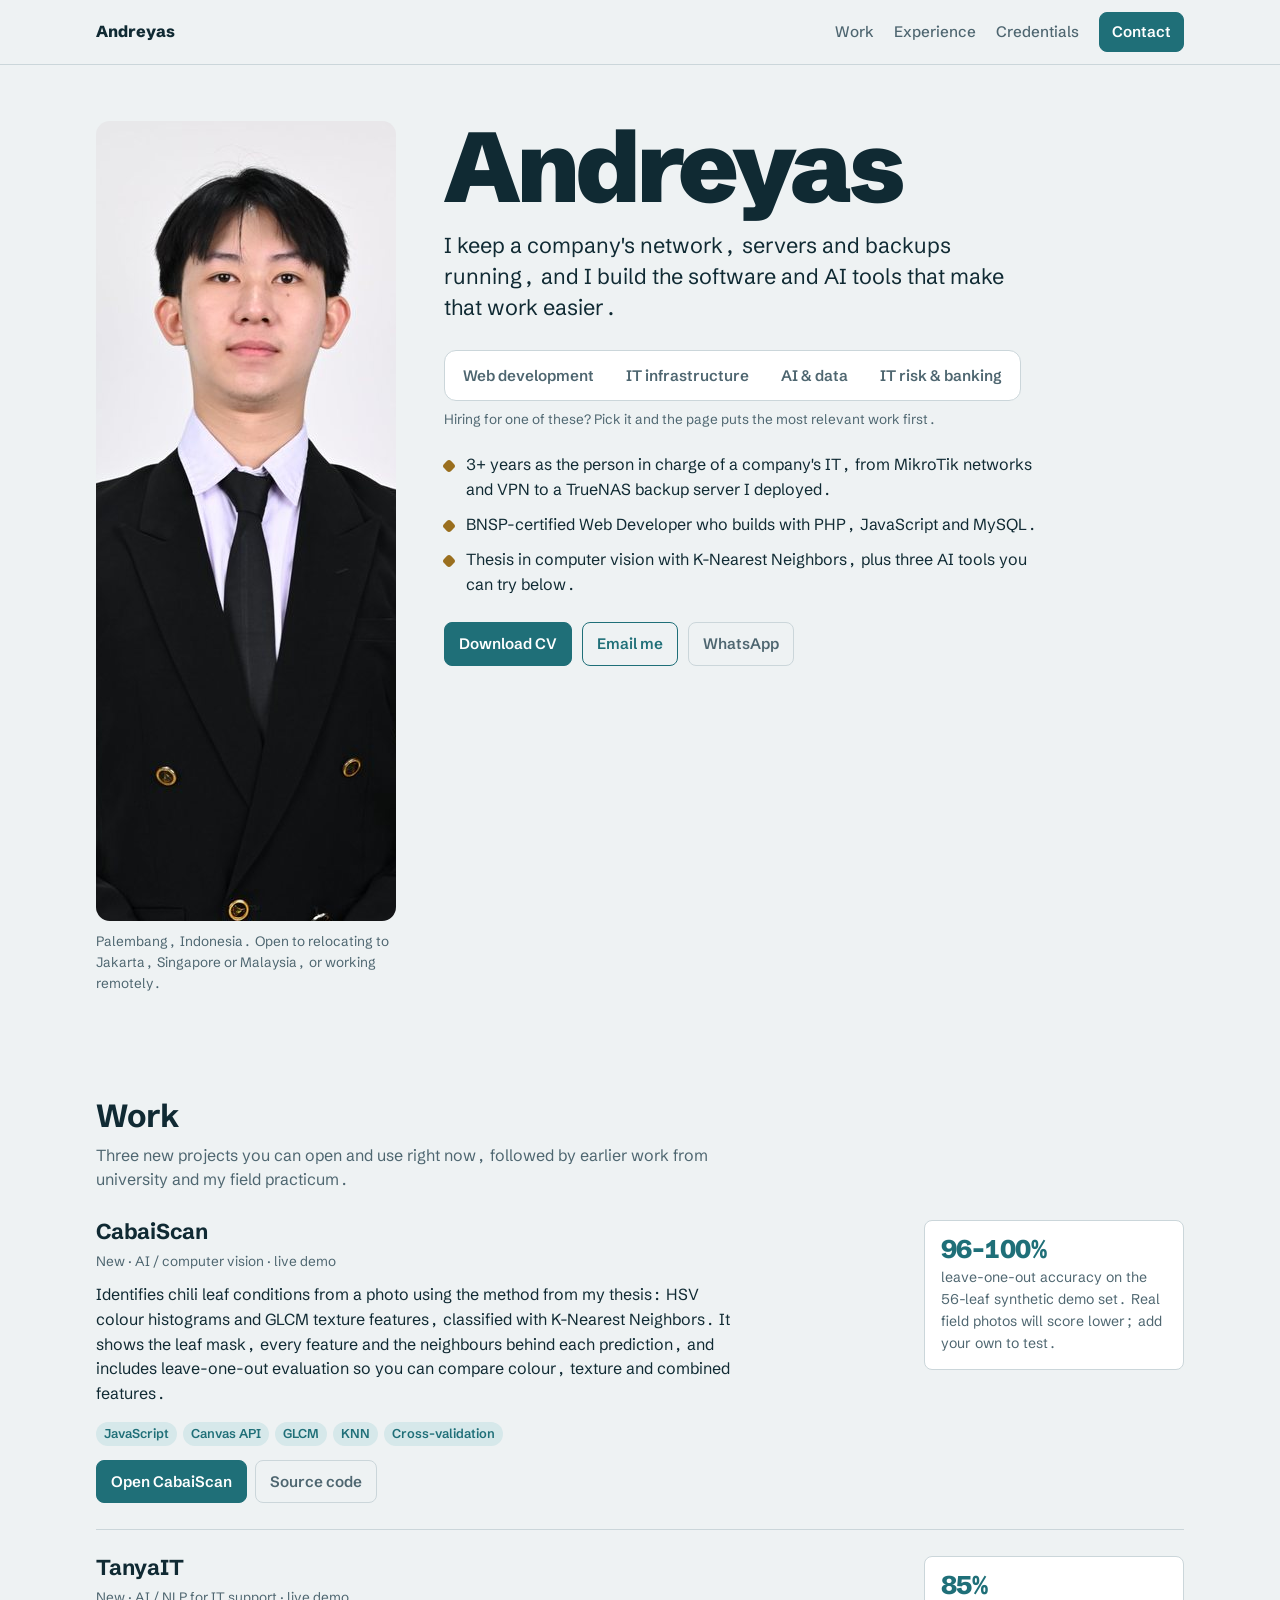
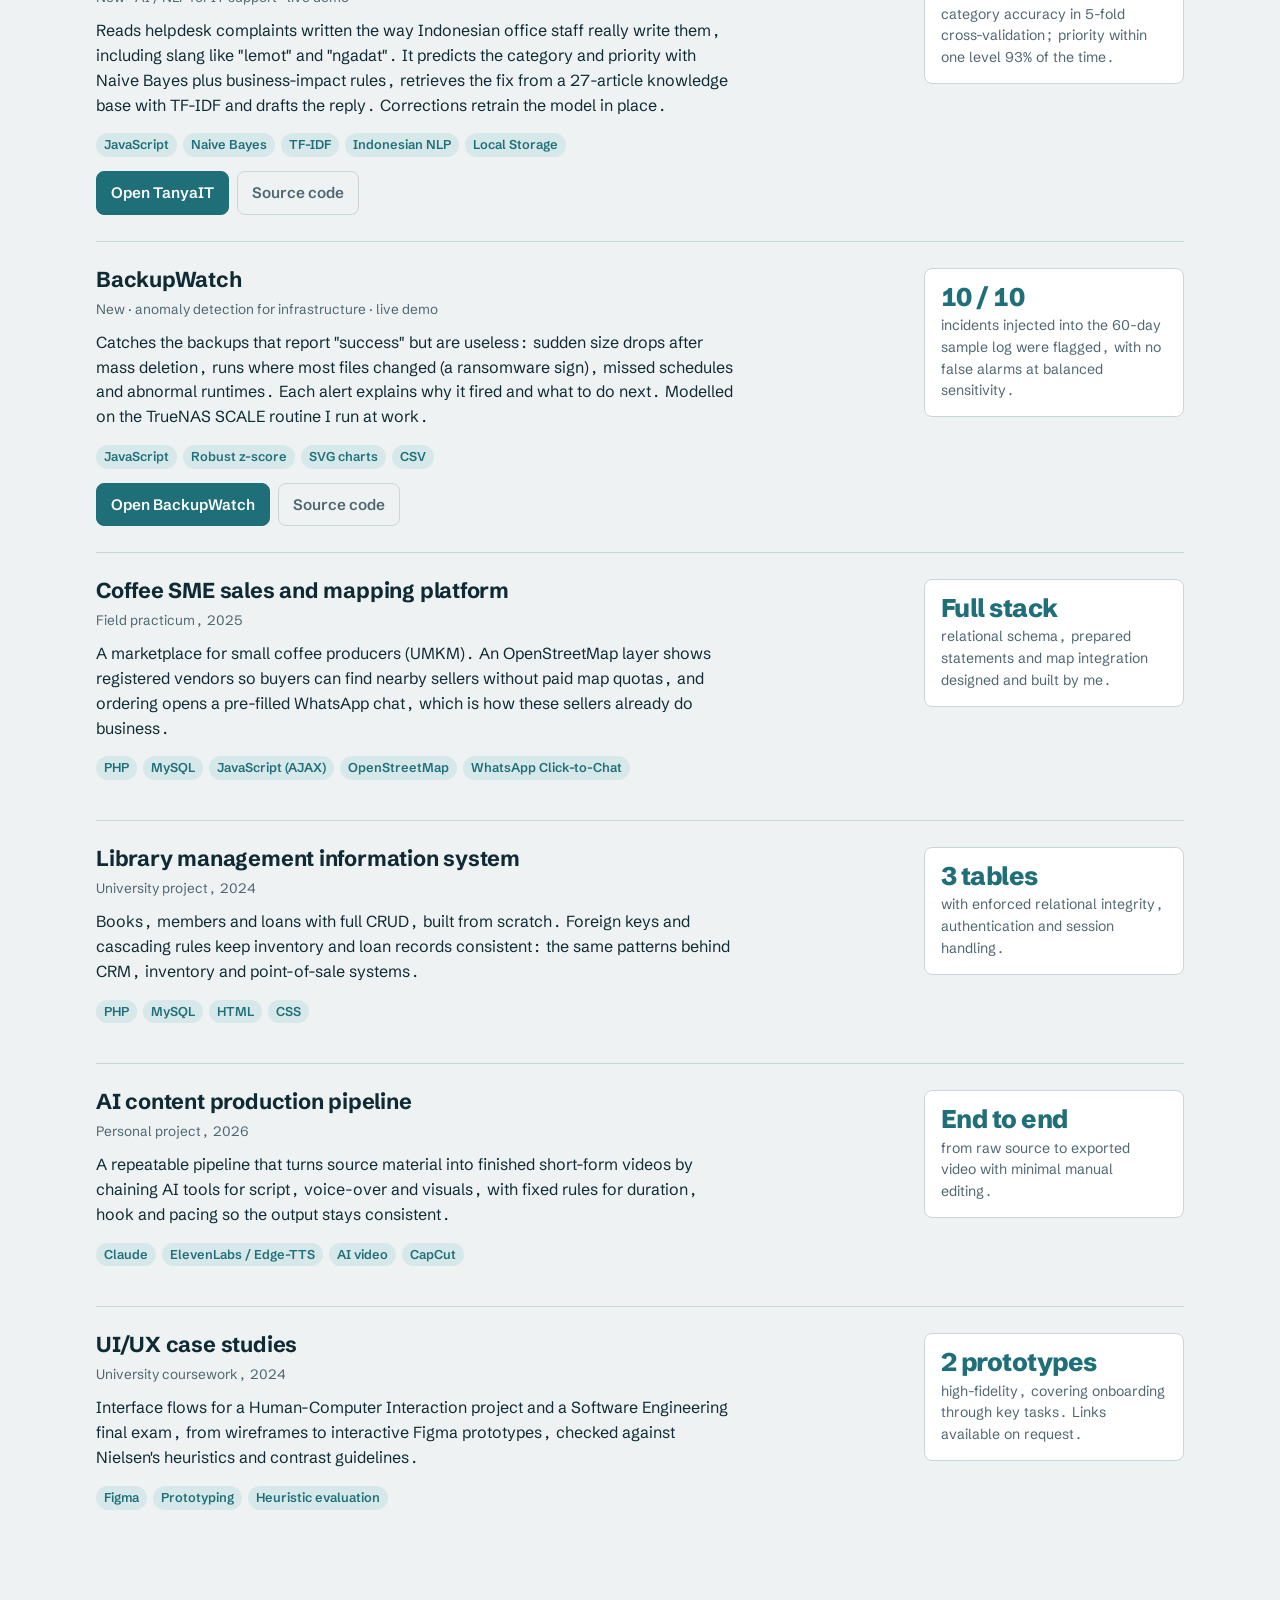
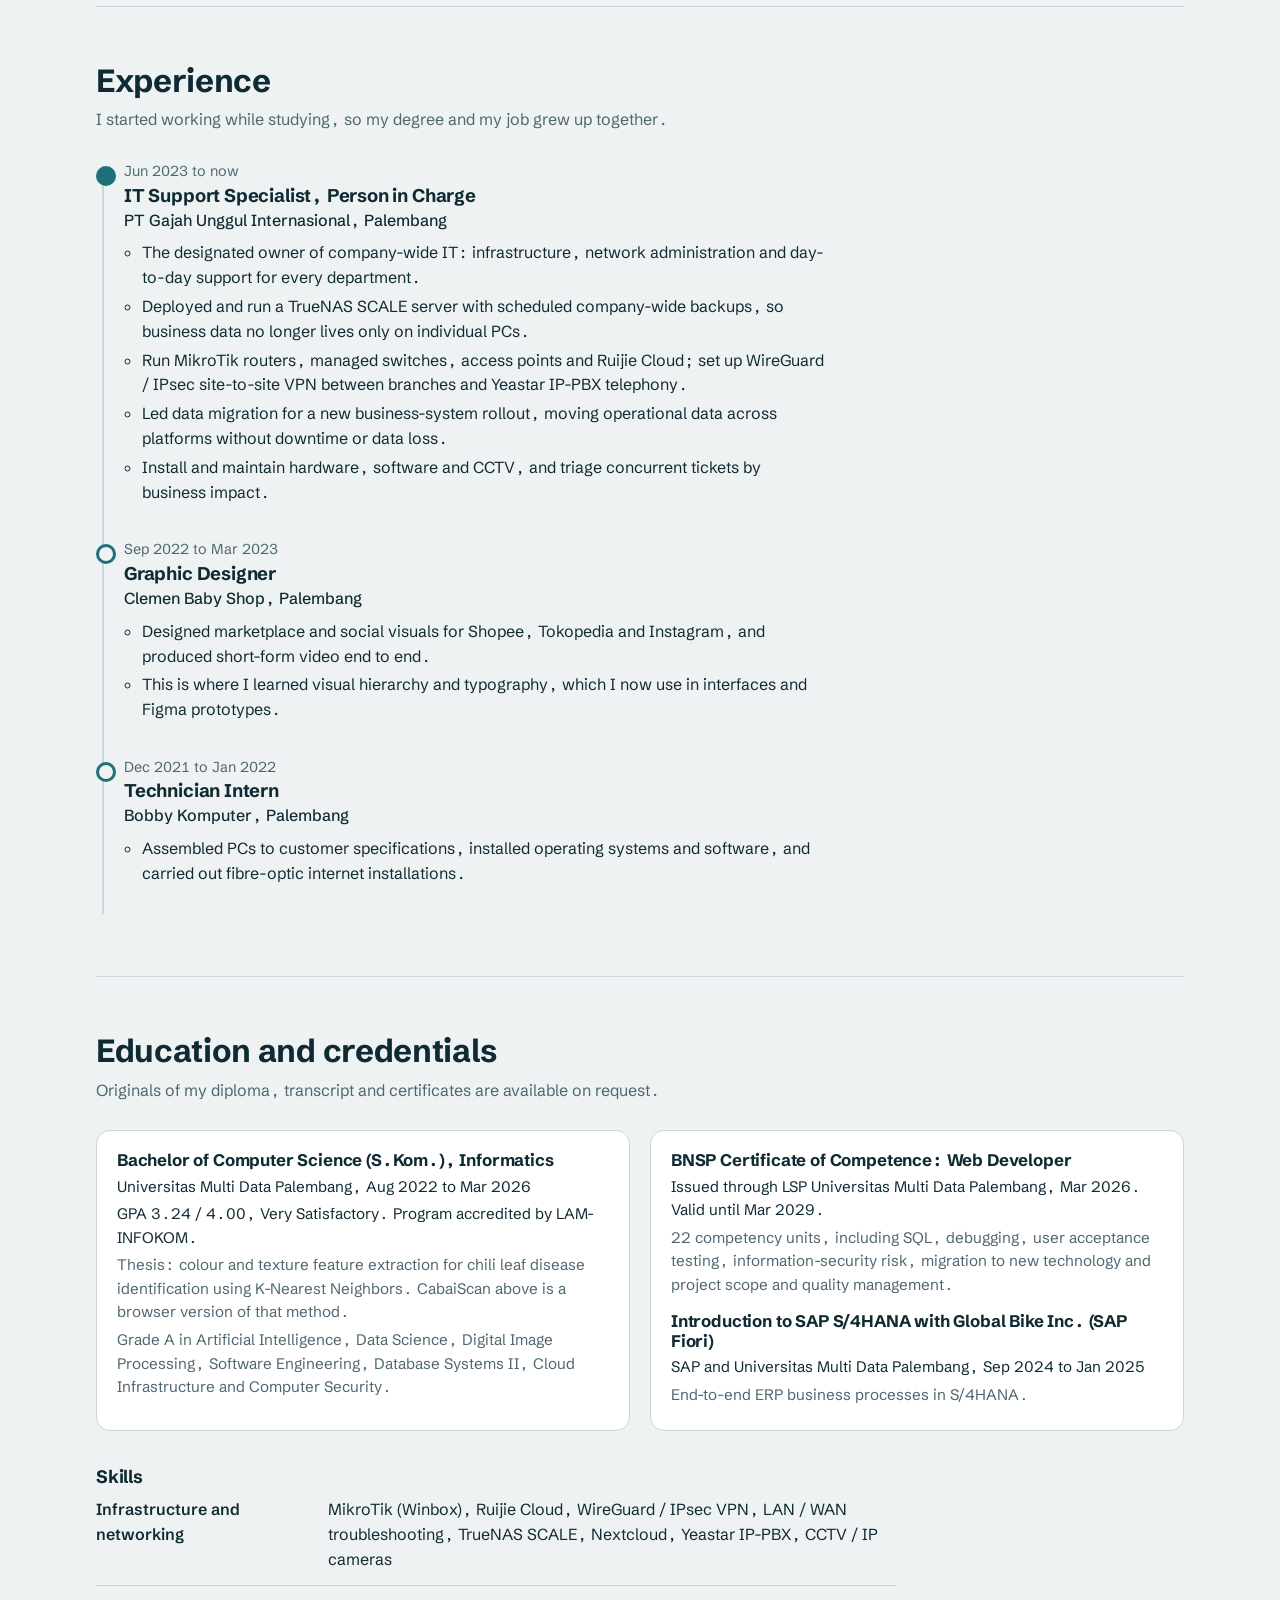
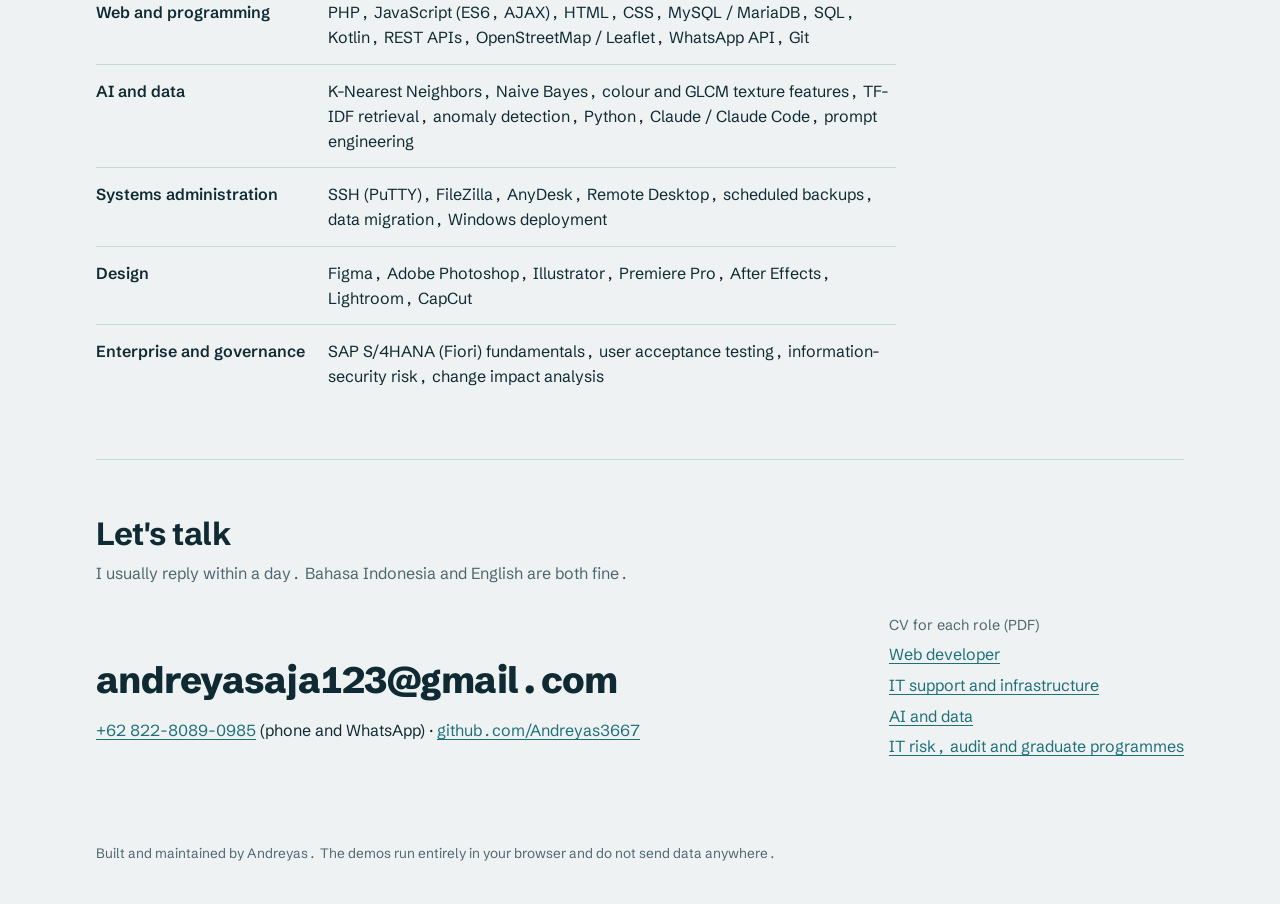
==== index.html @ ec3f5215 "Portfolio site with CabaiScan, TanyaIT and BackupWatch demos Co-Authored-By: Claude Opus 5.5 <norepl" ====
<!doctype html>
<html lang="en">
<head>
<meta charset="utf-8">
<meta name="viewport" content="width=device-width, initial-scale=1, viewport-fit=cover">
<title>Andreyas · IT, Web &amp; AI</title>
<meta name="description" content="Andreyas, S.Kom. Informatics graduate from Palembang with 3+ years running IT infrastructure, a BNSP Web Developer certificate and hands-on AI projects.">
<meta property="og:title" content="Andreyas · IT, Web & AI">
<meta property="og:description" content="Infrastructure, web development and applied AI. Live demos, CV and credentials.">
<meta property="og:image" content="assets/andreyas.jpg">
<link rel="icon" href="data:image/svg+xml,%3Csvg xmlns='http://www.w3.org/2000/svg' viewBox='0 0 32 32'%3E%3Crect width='32' height='32' rx='7' fill='%231F6F78'/%3E%3Ctext x='16' y='22' text-anchor='middle' font-family='Arial' font-weight='700' font-size='17' fill='white'%3EA%3C/text%3E%3C/svg%3E">
<link rel="preconnect" href="https://fonts.googleapis.com">
<link rel="preconnect" href="https://fonts.gstatic.com" crossorigin>
<link href="https://fonts.googleapis.com/css2?family=Schibsted+Grotesk:wght@400;500;600;700;800;900&display=swap" rel="stylesheet">
<link rel="stylesheet" href="assets/site.css">
<style>
  .nav { position: sticky; top: env(safe-area-inset-top, 0px); z-index: 10; background: color-mix(in srgb, var(--paper) 88%, transparent); backdrop-filter: blur(8px); border-bottom: 1px solid var(--line); }
  .nav .in { max-width: 1120px; margin: 0 auto; padding-block: 12px; padding-left: max(16px, env(safe-area-inset-left, 0px)); padding-right: max(16px, env(safe-area-inset-right, 0px)); display: flex; align-items: center; gap: 20px; }
  .nav .name { font-weight: 800; text-decoration: none; color: var(--ink); margin-right: auto; }
  .nav a.l { color: var(--muted); text-decoration: none; font-weight: 500; font-size: .95rem; }
  .nav a.l:hover { color: var(--ink); }
  @media (max-width: 640px) { .nav a.l { display: none; } }
  .page { max-width: 1120px; margin: 0 auto; padding-left: max(16px, env(safe-area-inset-left, 0px)); padding-right: max(16px, env(safe-area-inset-right, 0px)); }
  section { padding: 56px 0; border-bottom: 1px solid var(--line); }
  section:last-of-type { border-bottom: 0; }
  section > h2 { font-size: clamp(1.5rem, 3vw, 2rem); margin-bottom: 8px; }
  .lede { color: var(--muted); max-width: 62ch; margin-bottom: 28px; }

  /* hero */
  .hero { display: grid; grid-template-columns: 300px minmax(0, 1fr); gap: 48px; align-items: start; padding: 56px 0 48px; }
  @media (max-width: 820px) { .hero { grid-template-columns: 1fr; gap: 24px; } .hero .photo { max-width: 220px; } }
  .photo { position: relative; }
  .photo img { width: 100%; aspect-ratio: 4 / 5; object-fit: cover; border-radius: var(--radius-lg); display: block; background: var(--surface); }
  .photo figcaption { font-size: .85rem; color: var(--muted); margin-top: 10px; }
  .hero h1 { font-size: clamp(3rem, 9vw, 6.2rem); font-weight: 900; letter-spacing: -0.045em; line-height: .92; margin-bottom: 18px; }
  .pitch { font-size: clamp(1.1rem, 2vw, 1.35rem); line-height: 1.45; max-width: 46ch; margin-bottom: 26px; min-height: 3.5em; }
  .roles { display: inline-flex; flex-wrap: wrap; gap: 4px; padding: 4px; border-radius: 12px; background: var(--surface); border: 1px solid var(--line); margin-bottom: 8px; }
  .roles button { font: inherit; font-weight: 600; font-size: .95rem; padding: 9px 14px; border: 0; border-radius: 9px; background: transparent; color: var(--muted); cursor: pointer; }
  .roles button:hover { color: var(--ink); }
  .roles button[aria-pressed="true"] { background: var(--teal); color: var(--surface); }
  .roles-hint { font-size: .85rem; color: var(--muted); margin-bottom: 22px; }
  .hl { list-style: none; padding: 0; margin: 0 0 26px; display: grid; gap: 10px; max-width: 60ch; }
  .hl li { padding-left: 22px; position: relative; }
  .hl li::before { content: ""; position: absolute; left: 0; top: .55em; width: 10px; height: 10px; border-radius: 3px; background: var(--gold); transform: rotate(45deg); }
  .cta { display: flex; flex-wrap: wrap; gap: 10px; align-items: center; }
  .cta .btn { text-decoration: none; display: inline-block; }
  .fade { transition: opacity .25s ease; }
  .fade.out { opacity: 0; }

  /* projects */
  .proj { display: grid; grid-template-columns: minmax(0, 1fr) 260px; gap: 28px; padding: 26px 0; border-top: 1px solid var(--line); }
  .proj:first-child { border-top: 0; padding-top: 0; }
  @media (max-width: 760px) { .proj { grid-template-columns: 1fr; gap: 12px; } }
  .proj h3 { font-size: 1.35rem; margin-bottom: 6px; }
  .proj .kind { font-size: .85rem; color: var(--muted); margin-bottom: 10px; }
  .proj p { max-width: 64ch; }
  .proj .tags { display: flex; flex-wrap: wrap; gap: 6px; margin: 10px 0 14px; }
  .proj .links { display: flex; flex-wrap: wrap; gap: 8px; }
  .proj .links a { text-decoration: none; }
  .proof { background: var(--surface); border: 1px solid var(--line); border-radius: var(--radius); padding: 14px 16px; align-self: start; }
  .proof .n { font-size: 1.6rem; font-weight: 800; letter-spacing: -0.02em; line-height: 1.1; color: var(--teal); }
  .proof .d { font-size: .88rem; color: var(--muted); margin-top: 4px; }
  .rel { display: inline-block; font-size: .8rem; font-weight: 600; color: var(--gold); margin-left: 8px; vertical-align: 2px; }

  /* experience timeline (a real sequence) */
  .tl { position: relative; margin: 0; padding: 0 0 0 28px; list-style: none; }
  .tl::before { content: ""; position: absolute; left: 6px; top: 6px; bottom: 6px; width: 2px; background: var(--line); }
  .tl li { position: relative; padding-bottom: 30px; }
  .tl li::before { content: ""; position: absolute; left: -28px; top: 6px; width: 14px; height: 14px; border-radius: 50%; background: var(--paper); border: 3px solid var(--teal); }
  .tl li:first-child::before { background: var(--teal); }
  .tl .when { font-size: .9rem; color: var(--muted); }
  .tl h3 { margin: 2px 0 2px; font-size: 1.15rem; }
  .tl .org { font-weight: 500; margin-bottom: 8px; }
  .tl ul { margin: 0; padding-left: 1.1em; max-width: 70ch; }
  .tl ul li { padding: 0 0 4px; }
  .tl ul li::before { display: none; }

  .two { display: grid; grid-template-columns: 1fr 1fr; gap: 20px; }
  @media (max-width: 760px) { .two { grid-template-columns: 1fr; } }
  .cred h3 { font-size: 1.05rem; margin-bottom: 4px; }
  .cred p { margin: 0 0 4px; font-size: .95rem; }
  .skills { display: grid; gap: 14px; max-width: 80ch; }
  .skills div { display: grid; grid-template-columns: 220px 1fr; gap: 12px; padding-bottom: 14px; border-bottom: 1px solid var(--line); }
  .skills div:last-child { border-bottom: 0; }
  .skills strong { font-weight: 600; }
  @media (max-width: 640px) { .skills div { grid-template-columns: 1fr; gap: 2px; } }

  .contact { display: grid; grid-template-columns: minmax(0, 1fr) auto; gap: 24px; align-items: end; }
  @media (max-width: 760px) { .contact { grid-template-columns: 1fr; } }
  .contact .big { font-size: clamp(1.4rem, 3.4vw, 2.3rem); font-weight: 800; letter-spacing: -0.02em; text-decoration: none; color: var(--ink); word-break: break-word; }
  .contact .big:hover { color: var(--teal); }
  .cvs { display: grid; gap: 6px; }
  footer { padding: 28px 0 40px; color: var(--muted); font-size: .85rem; }
</style>
</head>
<body>
<nav class="nav" aria-label="Main">
  <div class="in">
    <a class="name" href="#top">Andreyas</a>
    <a class="l" href="#work">Work</a>
    <a class="l" href="#experience">Experience</a>
    <a class="l" href="#credentials">Credentials</a>
    <a class="btn" href="#contact" style="text-decoration:none;padding:7px 12px">Contact</a>
  </div>
</nav>

<main class="page" id="top">
  <header class="hero">
    <figure class="photo" style="margin:0">
      <img src="assets/andreyas.jpg" alt="Portrait of Andreyas in a black suit" width="640" height="800">
      <figcaption>Palembang, Indonesia. Open to relocating to Jakarta, Singapore or Malaysia, or working remotely.</figcaption>
    </figure>
    <div>
      <h1>Andreyas</h1>
      <p class="pitch fade" id="pitch">I keep a company's network, servers and backups running, and I build the software and AI tools that make that work easier.</p>
      <div class="roles" role="group" aria-label="Show what is most relevant for the role you are hiring for" id="roles">
        <button type="button" data-role="web">Web development</button>
        <button type="button" data-role="infra">IT infrastructure</button>
        <button type="button" data-role="ai">AI &amp; data</button>
        <button type="button" data-role="risk">IT risk &amp; banking</button>
      </div>
      <p class="roles-hint" id="rolesHint">Hiring for one of these? Pick it and the page puts the most relevant work first.</p>
      <ul class="hl fade" id="highlights"></ul>
      <div class="cta">
        <a class="btn" id="cvBtn" href="cv/Andreyas_CV_IT-Infra.pdf" download>Download CV</a>
        <a class="btn ghost" href="mailto:andreyasaja123@gmail.com">Email me</a>
        <a class="btn quiet" href="https://wa.me/6282280890985" rel="noopener">WhatsApp</a>
      </div>
    </div>
  </header>

  <section id="work" aria-labelledby="work-h">
    <h2 id="work-h">Work</h2>
    <p class="lede">Three new projects you can open and use right now, followed by earlier work from university and my field practicum.</p>
    <div id="projects"></div>
  </section>

  <section id="experience" aria-labelledby="exp-h">
    <h2 id="exp-h">Experience</h2>
    <p class="lede">I started working while studying, so my degree and my job grew up together.</p>
    <ol class="tl">
      <li>
        <div class="when">Jun 2023 to now</div>
        <h3>IT Support Specialist, Person in Charge</h3>
        <div class="org">PT Gajah Unggul Internasional, Palembang</div>
        <ul>
          <li>The designated owner of company-wide IT: infrastructure, network administration and day-to-day support for every department.</li>
          <li>Deployed and run a TrueNAS SCALE server with scheduled company-wide backups, so business data no longer lives only on individual PCs.</li>
          <li>Run MikroTik routers, managed switches, access points and Ruijie Cloud; set up WireGuard / IPsec site-to-site VPN between branches and Yeastar IP-PBX telephony.</li>
          <li>Led data migration for a new business-system rollout, moving operational data across platforms without downtime or data loss.</li>
          <li>Install and maintain hardware, software and CCTV, and triage concurrent tickets by business impact.</li>
        </ul>
      </li>
      <li>
        <div class="when">Sep 2022 to Mar 2023</div>
        <h3>Graphic Designer</h3>
        <div class="org">Clemen Baby Shop, Palembang</div>
        <ul>
          <li>Designed marketplace and social visuals for Shopee, Tokopedia and Instagram, and produced short-form video end to end.</li>
          <li>This is where I learned visual hierarchy and typography, which I now use in interfaces and Figma prototypes.</li>
        </ul>
      </li>
      <li>
        <div class="when">Dec 2021 to Jan 2022</div>
        <h3>Technician Intern</h3>
        <div class="org">Bobby Komputer, Palembang</div>
        <ul><li>Assembled PCs to customer specifications, installed operating systems and software, and carried out fibre-optic internet installations.</li></ul>
      </li>
    </ol>
  </section>

  <section id="credentials" aria-labelledby="cred-h">
    <h2 id="cred-h">Education and credentials</h2>
    <p class="lede">Originals of my diploma, transcript and certificates are available on request.</p>
    <div class="two">
      <div class="panel cred">
        <h3>Bachelor of Computer Science (S.Kom.), Informatics</h3>
        <p>Universitas Multi Data Palembang, Aug 2022 to Mar 2026</p>
        <p>GPA 3.24 / 4.00, Very Satisfactory. Program accredited by LAM-INFOKOM.</p>
        <p class="muted">Thesis: colour and texture feature extraction for chili leaf disease identification using K-Nearest Neighbors. CabaiScan above is a browser version of that method.</p>
        <p class="muted">Grade A in Artificial Intelligence, Data Science, Digital Image Processing, Software Engineering, Database Systems II, Cloud Infrastructure and Computer Security.</p>
      </div>
      <div class="panel cred">
        <h3>BNSP Certificate of Competence: Web Developer</h3>
        <p>Issued through LSP Universitas Multi Data Palembang, Mar 2026. Valid until Mar 2029.</p>
        <p class="muted">22 competency units, including SQL, debugging, user acceptance testing, information-security risk, migration to new technology and project scope and quality management.</p>
        <h3 style="margin-top:16px">Introduction to SAP S/4HANA with Global Bike Inc. (SAP Fiori)</h3>
        <p>SAP and Universitas Multi Data Palembang, Sep 2024 to Jan 2025</p>
        <p class="muted">End-to-end ERP business processes in S/4HANA.</p>
      </div>
    </div>
    <h3 style="margin-top:36px">Skills</h3>
    <div class="skills" id="skills"></div>
  </section>

  <section id="contact" aria-labelledby="contact-h">
    <h2 id="contact-h">Let's talk</h2>
    <p class="lede">I usually reply within a day. Bahasa Indonesia and English are both fine.</p>
    <div class="contact">
      <div>
        <a class="big" href="mailto:andreyasaja123@gmail.com">andreyasaja123@gmail.com</a>
        <p style="margin-top:10px"><a href="https://wa.me/6282280890985" rel="noopener">+62 822-8089-0985</a> (phone and WhatsApp) · <a href="https://github.com/Andreyas3667" rel="noopener">github.com/Andreyas3667</a></p>
      </div>
      <div class="cvs">
        <span class="muted" style="font-size:.9rem">CV for each role (PDF)</span>
        <a href="cv/Andreyas_CV_WebDev.pdf" download>Web developer</a>
        <a href="cv/Andreyas_CV_IT-Infra.pdf" download>IT support and infrastructure</a>
        <a href="cv/Andreyas_CV_AI-Data.pdf" download>AI and data</a>
        <a href="cv/Andreyas_CV_IT-Audit-MT.pdf" download>IT risk, audit and graduate programmes</a>
      </div>
    </div>
  </section>
</main>
<footer class="page">Built and maintained by Andreyas. The demos run entirely in your browser and do not send data anywhere.</footer>

<script>
(function () {
  "use strict";
  const ROLES = {
    general: {
      pitch: "I keep a company's network, servers and backups running, and I build the software and AI tools that make that work easier.",
      hl: ["3+ years as the person in charge of a company's IT, from MikroTik networks and VPN to a TrueNAS backup server I deployed.",
           "BNSP-certified Web Developer who builds with PHP, JavaScript and MySQL.",
           "Thesis in computer vision with K-Nearest Neighbors, plus three AI tools you can try below."],
      cv: "cv/Andreyas_CV_IT-Infra.pdf",
      order: ["cabai", "tanya", "backup", "kopi", "lib", "pipe", "uiux"],
      skills: ["infra", "web", "ai", "admin", "design", "erp"],
    },
    web: {
      pitch: "I build PHP, JavaScript and MySQL applications that hold up in production, because I'm also the one who keeps the servers running.",
      hl: ["BNSP Certificate of Competence as a Web Developer, covering SQL, debugging, UAT and migration.",
           "Built a coffee SME marketplace with OpenStreetMap and WhatsApp ordering, and a library system with a properly constrained relational schema.",
           "Ship faster with Claude Code without skipping tests, security or the user's point of view."],
      cv: "cv/Andreyas_CV_WebDev.pdf",
      order: ["kopi", "tanya", "cabai", "lib", "backup", "uiux", "pipe"],
      skills: ["web", "design", "ai", "infra", "admin", "erp"],
    },
    infra: {
      pitch: "For three years I've been the person who gets the call when the internet, the VPN or the file server goes down, and I fix the cause, not just the symptom.",
      hl: ["Run MikroTik, Ruijie Cloud, managed switches, WireGuard / IPsec site-to-site VPN and Yeastar IP-PBX across branches.",
           "Deployed a TrueNAS SCALE server for scheduled company-wide backups and led a data migration without data loss.",
           "Write code to automate the boring parts: BackupWatch and TanyaIT came straight out of this job."],
      cv: "cv/Andreyas_CV_IT-Infra.pdf",
      order: ["backup", "tanya", "kopi", "cabai", "lib", "pipe", "uiux"],
      skills: ["infra", "admin", "web", "ai", "erp", "design"],
    },
    ai: {
      pitch: "I turn machine-learning methods into tools people can actually use, starting with my thesis on identifying chili leaf diseases from photos.",
      hl: ["Thesis: colour (HSV) and texture (GLCM) feature extraction with K-Nearest Neighbors for plant disease identification.",
           "Built three deployed AI tools: in-browser image classification, a Naive Bayes + TF-IDF helpdesk assistant and robust anomaly detection.",
           "Grade A in Artificial Intelligence, Data Science and Digital Image Processing, plus 3 years of production IT experience."],
      cv: "cv/Andreyas_CV_AI-Data.pdf",
      order: ["cabai", "tanya", "backup", "pipe", "kopi", "lib", "uiux"],
      skills: ["ai", "web", "infra", "admin", "design", "erp"],
    },
    risk: {
      pitch: "I know IT controls from the operator's side: who has access, whether the backup really works, and what happens when a migration goes wrong.",
      hl: ["3+ years owning backup, access, network security and incident handling for a multi-branch company.",
           "BNSP competency units in information-security risk, UAT and change impact, plus SAP S/4HANA exposure.",
           "GPA 3.24, above the 3.00 minimum most bank development programmes and Big 4 graduate roles ask for, and open to relocation."],
      cv: "cv/Andreyas_CV_IT-Audit-MT.pdf",
      order: ["backup", "tanya", "cabai", "kopi", "lib", "pipe", "uiux"],
      skills: ["infra", "erp", "admin", "web", "ai", "design"],
    },
  };

  const PROJECTS = {
    cabai: { title: "CabaiScan", kind: "New · AI / computer vision · live demo", href: "projects/cabaiscan/",
      body: "Identifies chili leaf conditions from a photo using the method from my thesis: HSV colour histograms and GLCM texture features, classified with K-Nearest Neighbors. It shows the leaf mask, every feature and the neighbours behind each prediction, and includes leave-one-out evaluation so you can compare colour, texture and combined features.",
      tags: ["JavaScript", "Canvas API", "GLCM", "KNN", "Cross-validation"], proofN: "96–100%", proofD: "leave-one-out accuracy on the 56-leaf synthetic demo set. Real field photos will score lower; add your own to test." },
    tanya: { title: "TanyaIT", kind: "New · AI / NLP for IT support · live demo", href: "projects/tanyait/",
      body: "Reads helpdesk complaints written the way Indonesian office staff really write them, including slang like \"lemot\" and \"ngadat\". It predicts the category and priority with Naive Bayes plus business-impact rules, retrieves the fix from a 27-article knowledge base with TF-IDF and drafts the reply. Corrections retrain the model in place.",
      tags: ["JavaScript", "Naive Bayes", "TF-IDF", "Indonesian NLP", "Local Storage"], proofN: "85%", proofD: "category accuracy in 5-fold cross-validation; priority within one level 93% of the time." },
    backup: { title: "BackupWatch", kind: "New · anomaly detection for infrastructure · live demo", href: "projects/backupwatch/",
      body: "Catches the backups that report \"success\" but are useless: sudden size drops after mass deletion, runs where most files changed (a ransomware sign), missed schedules and abnormal runtimes. Each alert explains why it fired and what to do next. Modelled on the TrueNAS SCALE routine I run at work.",
      tags: ["JavaScript", "Robust z-score", "SVG charts", "CSV"], proofN: "10 / 10", proofD: "incidents injected into the 60-day sample log were flagged, with no false alarms at balanced sensitivity." },
    kopi: { title: "Coffee SME sales and mapping platform", kind: "Field practicum, 2025", href: null,
      body: "A marketplace for small coffee producers (UMKM). An OpenStreetMap layer shows registered vendors so buyers can find nearby sellers without paid map quotas, and ordering opens a pre-filled WhatsApp chat, which is how these sellers already do business.",
      tags: ["PHP", "MySQL", "JavaScript (AJAX)", "OpenStreetMap", "WhatsApp Click-to-Chat"], proofN: "Full stack", proofD: "relational schema, prepared statements and map integration designed and built by me." },
    lib: { title: "Library management information system", kind: "University project, 2024", href: null,
      body: "Books, members and loans with full CRUD, built from scratch. Foreign keys and cascading rules keep inventory and loan records consistent: the same patterns behind CRM, inventory and point-of-sale systems.",
      tags: ["PHP", "MySQL", "HTML", "CSS"], proofN: "3 tables", proofD: "with enforced relational integrity, authentication and session handling." },
    pipe: { title: "AI content production pipeline", kind: "Personal project, 2026", href: null,
      body: "A repeatable pipeline that turns source material into finished short-form videos by chaining AI tools for script, voice-over and visuals, with fixed rules for duration, hook and pacing so the output stays consistent.",
      tags: ["Claude", "ElevenLabs / Edge-TTS", "AI video", "CapCut"], proofN: "End to end", proofD: "from raw source to exported video with minimal manual editing." },
    uiux: { title: "UI/UX case studies", kind: "University coursework, 2024", href: null,
      body: "Interface flows for a Human-Computer Interaction project and a Software Engineering final exam, from wireframes to interactive Figma prototypes, checked against Nielsen's heuristics and contrast guidelines.",
      tags: ["Figma", "Prototyping", "Heuristic evaluation"], proofN: "2 prototypes", proofD: "high-fidelity, covering onboarding through key tasks. Links available on request." },
  };

  const SKILLS = {
    web: ["Web and programming", "PHP, JavaScript (ES6, AJAX), HTML, CSS, MySQL / MariaDB, SQL, Kotlin, REST APIs, OpenStreetMap / Leaflet, WhatsApp API, Git"],
    ai: ["AI and data", "K-Nearest Neighbors, Naive Bayes, colour and GLCM texture features, TF-IDF retrieval, anomaly detection, Python, Claude / Claude Code, prompt engineering"],
    infra: ["Infrastructure and networking", "MikroTik (Winbox), Ruijie Cloud, WireGuard / IPsec VPN, LAN / WAN troubleshooting, TrueNAS SCALE, Nextcloud, Yeastar IP-PBX, CCTV / IP cameras"],
    admin: ["Systems administration", "SSH (PuTTY), FileZilla, AnyDesk, Remote Desktop, scheduled backups, data migration, Windows deployment"],
    erp: ["Enterprise and governance", "SAP S/4HANA (Fiori) fundamentals, user acceptance testing, information-security risk, change impact analysis"],
    design: ["Design", "Figma, Adobe Photoshop, Illustrator, Premiere Pro, After Effects, Lightroom, CapCut"],
  };

  const esc = (s) => String(s).replace(/[&<>"']/g, (m) => ({ "&": "&amp;", "<": "&lt;", ">": "&gt;", '"': "&quot;", "'": "&#39;" }[m]));
  const $ = (id) => document.getElementById(id);
  const reduce = window.matchMedia("(prefers-reduced-motion: reduce)").matches;

  function renderProjects(role) {
    const r = ROLES[role];
    $("projects").innerHTML = r.order.map((k, i) => {
      const p = PROJECTS[k];
      const rel = role !== "general" && i < 2 ? `<span class="rel">Most relevant</span>` : "";
      return `<article class="proj">
        <div>
          <h3>${esc(p.title)}${rel}</h3>
          <div class="kind">${esc(p.kind)}</div>
          <p>${esc(p.body)}</p>
          <div class="tags">${p.tags.map((t) => `<span class="tag">${esc(t)}</span>`).join("")}</div>
          ${p.href ? `<div class="links"><a class="btn" href="${p.href}">Open ${esc(p.title)}</a><a class="btn quiet" href="https://github.com/Andreyas3667/Andreyas3667.github.io/tree/main/${p.href}" rel="noopener">Source code</a></div>` : ""}
        </div>
        <aside class="proof"><div class="n">${esc(p.proofN)}</div><div class="d">${esc(p.proofD)}</div></aside>
      </article>`;
    }).join("");
  }

  function renderSkills(role) {
    $("skills").innerHTML = ROLES[role].skills.map((k) => `<div><strong>${esc(SKILLS[k][0])}</strong><span>${esc(SKILLS[k][1])}</span></div>`).join("");
  }

  function setRole(role, push) {
    if (!ROLES[role]) role = "general";
    const r = ROLES[role];
    document.querySelectorAll("#roles button").forEach((b) => b.setAttribute("aria-pressed", String(b.dataset.role === role)));
    const swap = () => {
      $("pitch").textContent = r.pitch;
      $("highlights").innerHTML = r.hl.map((h) => `<li>${esc(h)}</li>`).join("");
      $("pitch").classList.remove("out"); $("highlights").classList.remove("out");
    };
    if (reduce || !push) swap();
    else { $("pitch").classList.add("out"); $("highlights").classList.add("out"); setTimeout(swap, 180); }
    $("cvBtn").href = r.cv;
    $("cvBtn").textContent = role === "general" ? "Download CV" : `Download CV for ${document.querySelector(`#roles button[data-role="${role}"]`).textContent.toLowerCase()}`;
    $("rolesHint").textContent = role === "general" ? "Hiring for one of these? Pick it and the page puts the most relevant work first." : "Showing the most relevant work first. Pick the same role again to see everything evenly.";
    renderProjects(role); renderSkills(role);
    if (push) {
      const url = new URL(location.href);
      if (role === "general") url.searchParams.delete("for"); else url.searchParams.set("for", role);
      history.replaceState(null, "", url);
    }
  }

  $("roles").addEventListener("click", (e) => {
    const b = e.target.closest("button"); if (!b) return;
    setRole(b.getAttribute("aria-pressed") === "true" ? "general" : b.dataset.role, true);
  });
  setRole(new URL(location.href).searchParams.get("for") || "general", false);
})();
</script>
</body>
</html>
---- assets/site.css ----
/* Shared design tokens for Andreyas' portfolio and project demos.
   Palette: cool river mist + Musi teal + songket gold. */
:root {
  --paper: #EEF2F3;
  --surface: #FFFFFF;
  --ink: #102A33;
  --muted: #4E6670;
  --teal: #1F6F78;
  --teal-soft: #D6E8EA;
  --gold: #9A6F1E;
  --gold-soft: #F3E6CC;
  --alert: #B4413C;
  --alert-soft: #F6DEDC;
  --ok: #2F7A4B;
  --line: #CBD6DA;
  --radius-lg: 14px;
  --radius: 8px;
  --font: "Schibsted Grotesk", "Segoe UI", system-ui, sans-serif;
  color-scheme: light;
}
@media (prefers-color-scheme: dark) {
  :root:not([data-theme="light"]) {
    --paper: #0D1B20; --surface: #14262C; --ink: #E4EDEF; --muted: #9AB0B7;
    --teal: #63B7C0; --teal-soft: #1C3A40; --gold: #D9AA52; --gold-soft: #3A2F18;
    --alert: #E3847D; --alert-soft: #3D2321; --ok: #6CC08A; --line: #284248; color-scheme: dark;
  }
}
:root[data-theme="dark"] {
  --paper: #0D1B20; --surface: #14262C; --ink: #E4EDEF; --muted: #9AB0B7;
  --teal: #63B7C0; --teal-soft: #1C3A40; --gold: #D9AA52; --gold-soft: #3A2F18;
  --alert: #E3847D; --alert-soft: #3D2321; --ok: #6CC08A; --line: #284248; color-scheme: dark;
}

* { box-sizing: border-box; }
html { -webkit-text-size-adjust: 100%; }
body {
  margin: 0; background: var(--paper); color: var(--ink);
  font-family: var(--font); font-size: 1rem; line-height: 1.55;
  font-feature-settings: "tnum" 1;
}
a { color: var(--teal); text-underline-offset: 3px; }
a:hover { text-decoration-thickness: 2px; }
:focus-visible { outline: 3px solid var(--gold); outline-offset: 2px; border-radius: 4px; }
h1, h2, h3 { line-height: 1.15; margin: 0 0 .5em; letter-spacing: -0.01em; }
h1 { font-size: clamp(2rem, 5vw, 3rem); font-weight: 800; }
h2 { font-size: 1.5rem; font-weight: 700; }
h3 { font-size: 1.125rem; font-weight: 700; }
p { margin: 0 0 1em; }
.muted { color: var(--muted); }
img { max-width: 100%; }

/* App shell used by demo projects */
.app-top {
  display: flex; flex-wrap: wrap; align-items: center; justify-content: space-between; gap: 8px 16px;
  padding-block: 14px; padding-left: max(20px, env(safe-area-inset-left, 0px)); padding-right: max(20px, env(safe-area-inset-right, 0px)); border-bottom: 1px solid var(--line); background: var(--surface);
}
.app-top a.back { font-weight: 500; text-decoration: none; }
.app-top a.back:hover { text-decoration: underline; }
.wrap { max-width: 1180px; margin: 0 auto; padding-block: 24px 64px; padding-left: max(16px, env(safe-area-inset-left, 0px)); padding-right: max(16px, env(safe-area-inset-right, 0px)); }
.intro { max-width: 70ch; margin-bottom: 24px; }
.intro h1 { font-size: clamp(1.8rem, 4vw, 2.5rem); margin-bottom: .3em; }

.panel {
  background: var(--surface); border: 1px solid var(--line); border-radius: var(--radius-lg);
  padding: 20px;
}
.panel > h2 { font-size: 1.15rem; margin-bottom: .75em; }

.btn {
  font: inherit; font-weight: 600; font-size: .95rem; cursor: pointer;
  border-radius: var(--radius); padding: 9px 14px; border: 1px solid var(--teal);
  background: var(--teal); color: #fff;
}
:root[data-theme="dark"] .btn, .btn { }
.btn:hover { filter: brightness(1.08); }
.btn.ghost { background: transparent; color: var(--teal); }
.btn.quiet { background: transparent; color: var(--muted); border-color: var(--line); }
.btn:disabled { opacity: .5; cursor: not-allowed; }
@media (prefers-color-scheme: dark) { :root:not([data-theme="light"]) .btn:not(.ghost):not(.quiet) { color: #0D1B20; } }
:root[data-theme="dark"] .btn:not(.ghost):not(.quiet) { color: #0D1B20; }

label.field { display: grid; gap: 4px; font-size: .9rem; color: var(--muted); }
select, input[type="text"], input[type="number"], textarea {
  font: inherit; color: var(--ink); background: var(--paper); border: 1px solid var(--line);
  border-radius: var(--radius); padding: 8px 10px; width: 100%;
}
textarea { resize: vertical; min-height: 90px; }
input[type="range"] { accent-color: var(--teal); width: 100%; }

table { border-collapse: collapse; width: 100%; font-size: .9rem; }
th, td { text-align: left; padding: 6px 8px; border-bottom: 1px solid var(--line); }
th { color: var(--muted); font-weight: 600; }
td.num, th.num { text-align: right; }

.tag { display: inline-block; font-size: .8rem; font-weight: 600; padding: 2px 8px; border-radius: 999px; background: var(--teal-soft); color: var(--teal); }
.tag.gold { background: var(--gold-soft); color: var(--gold); }
.tag.alert { background: var(--alert-soft); color: var(--alert); }

.note { font-size: .9rem; color: var(--muted); border-left: 3px solid var(--gold); padding: 4px 0 4px 12px; margin: 12px 0; }

.sr-only { position: absolute; width: 1px; height: 1px; overflow: hidden; clip: rect(0 0 0 0); white-space: nowrap; }

@media (prefers-reduced-motion: reduce) { * { animation: none !important; transition: none !important; scroll-behavior: auto !important; } }
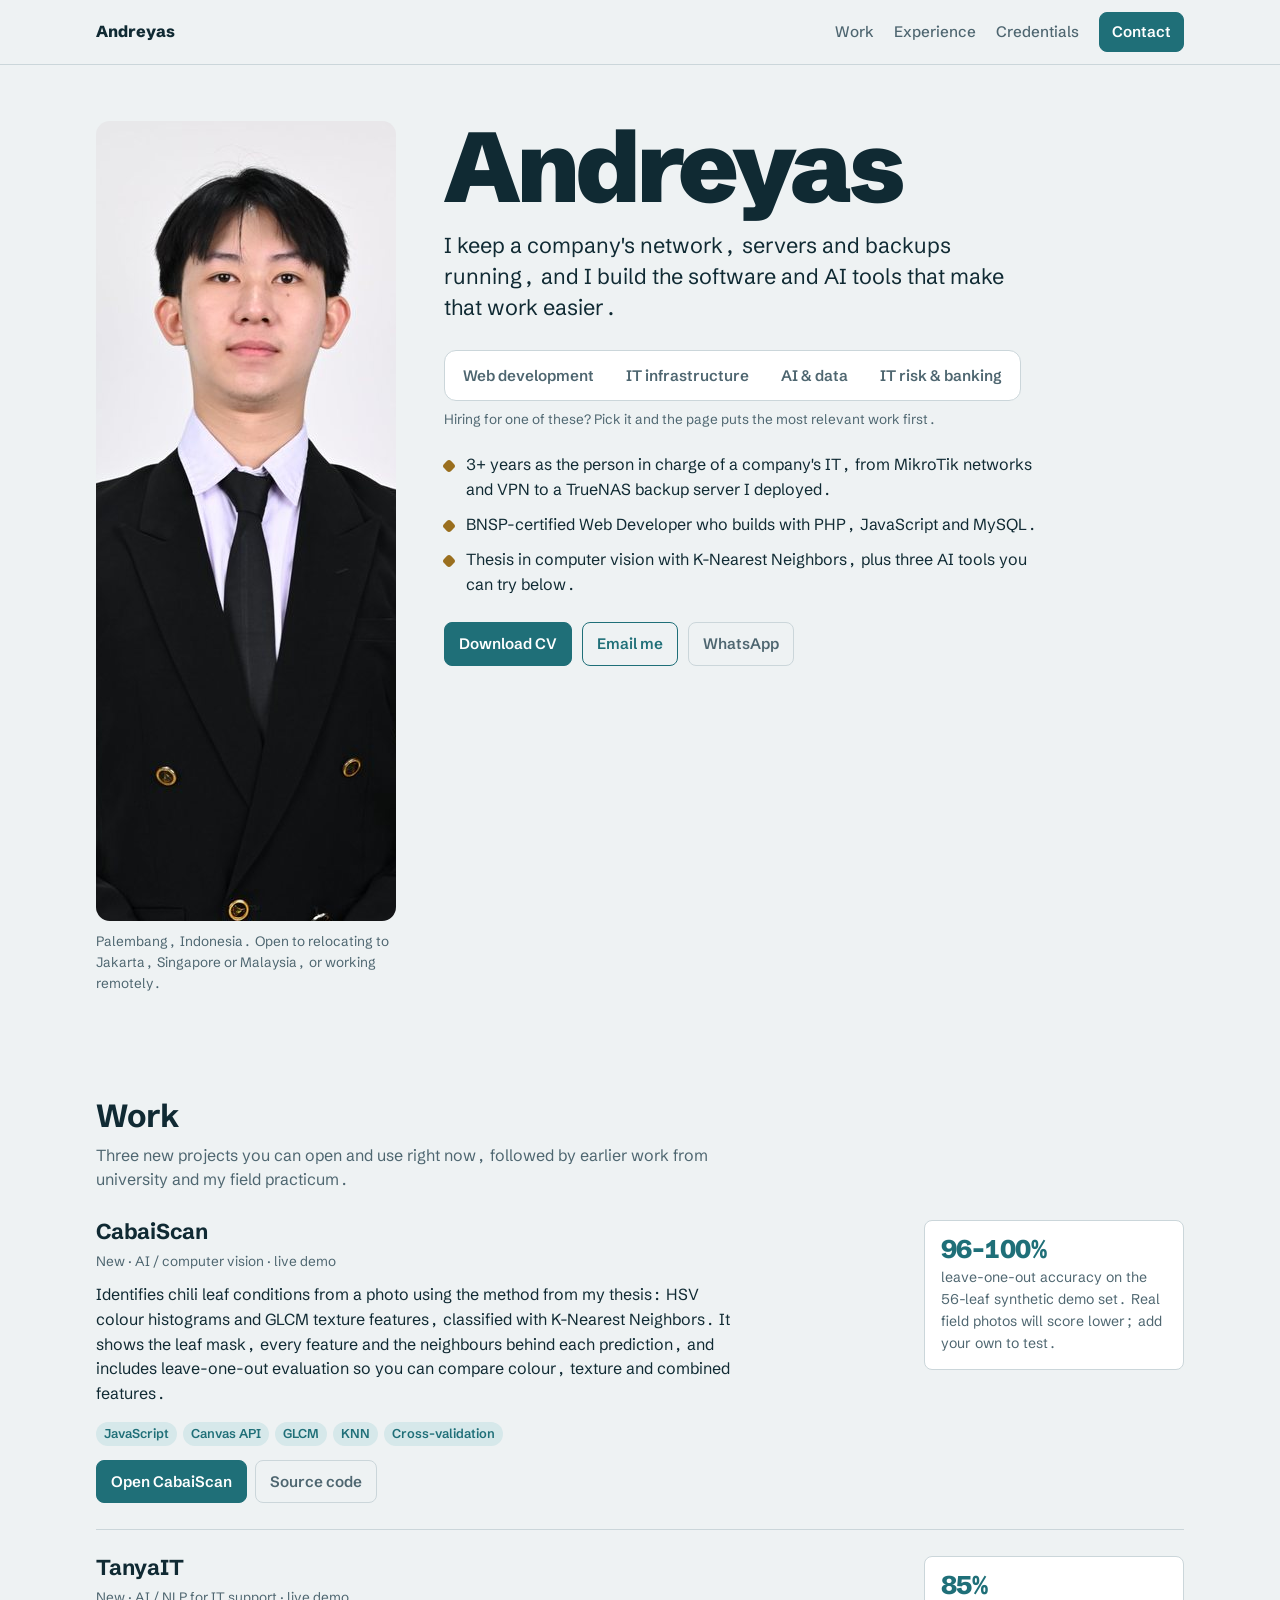
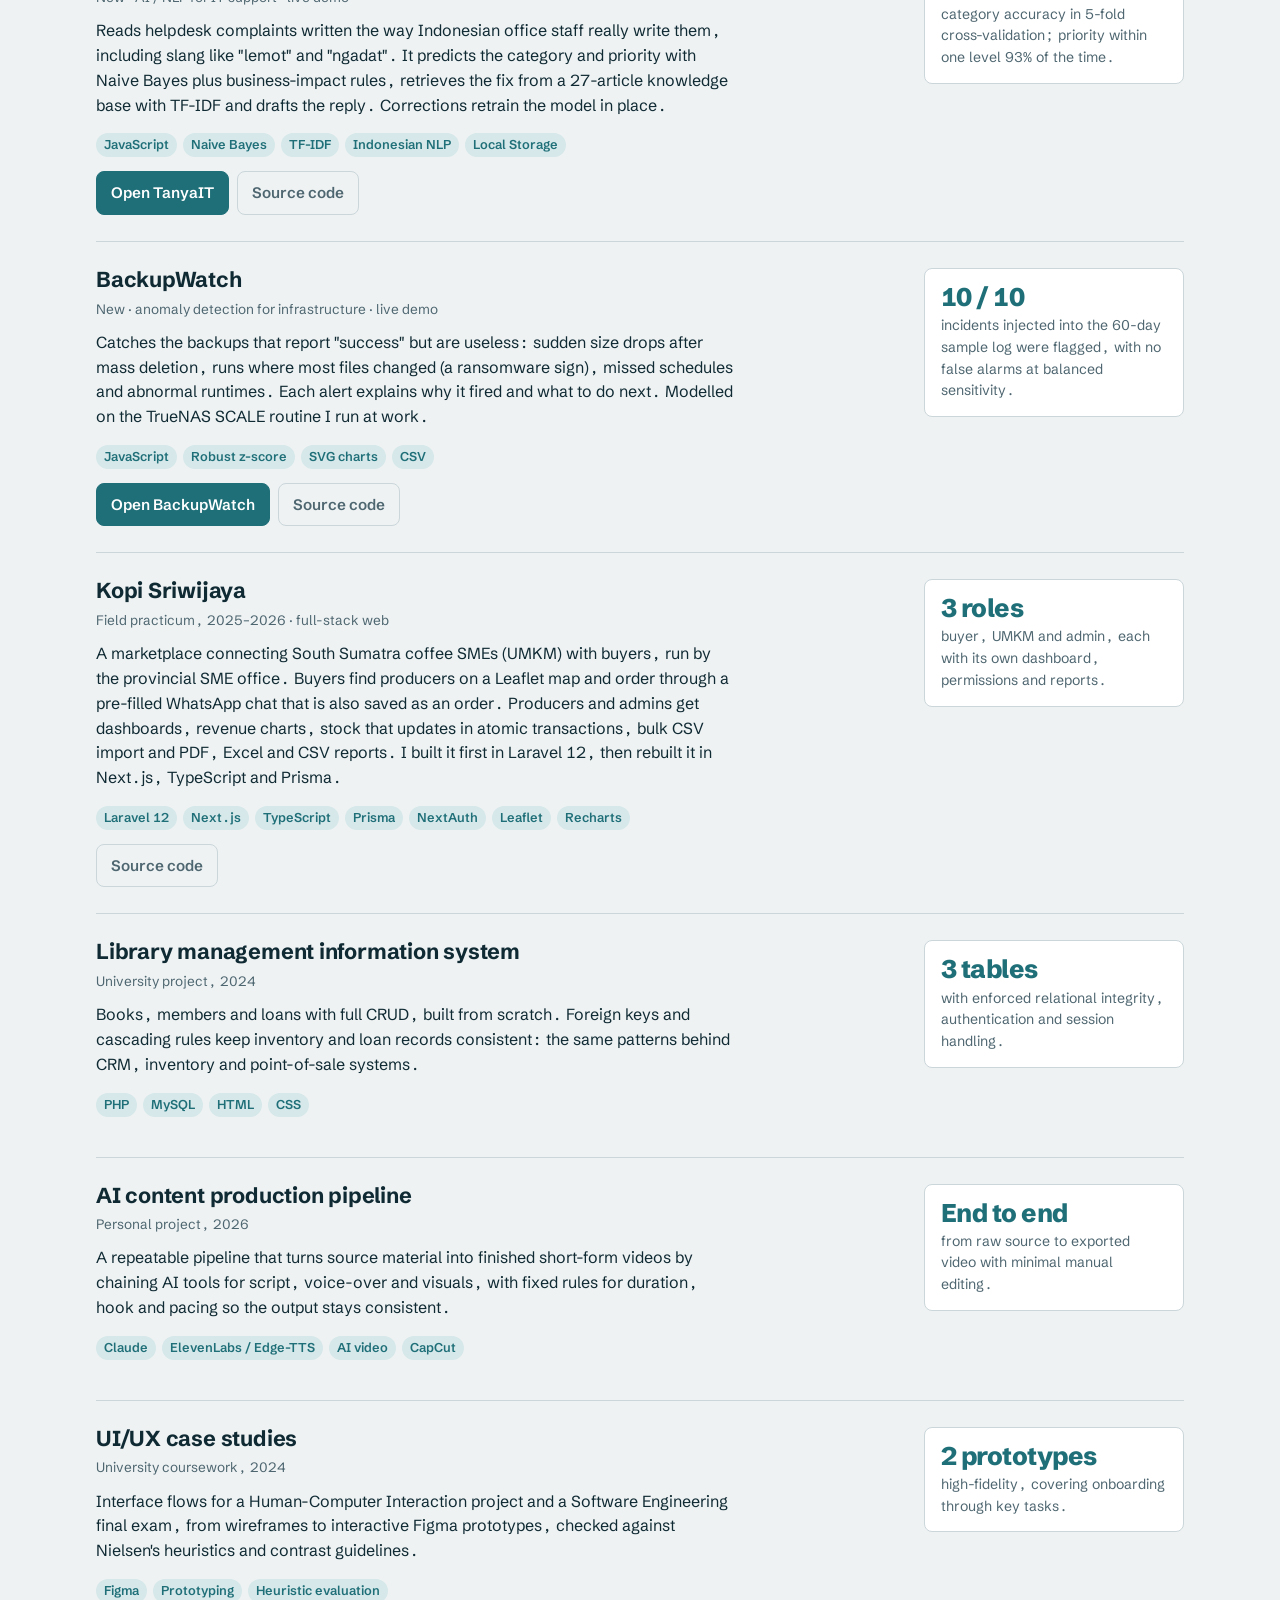
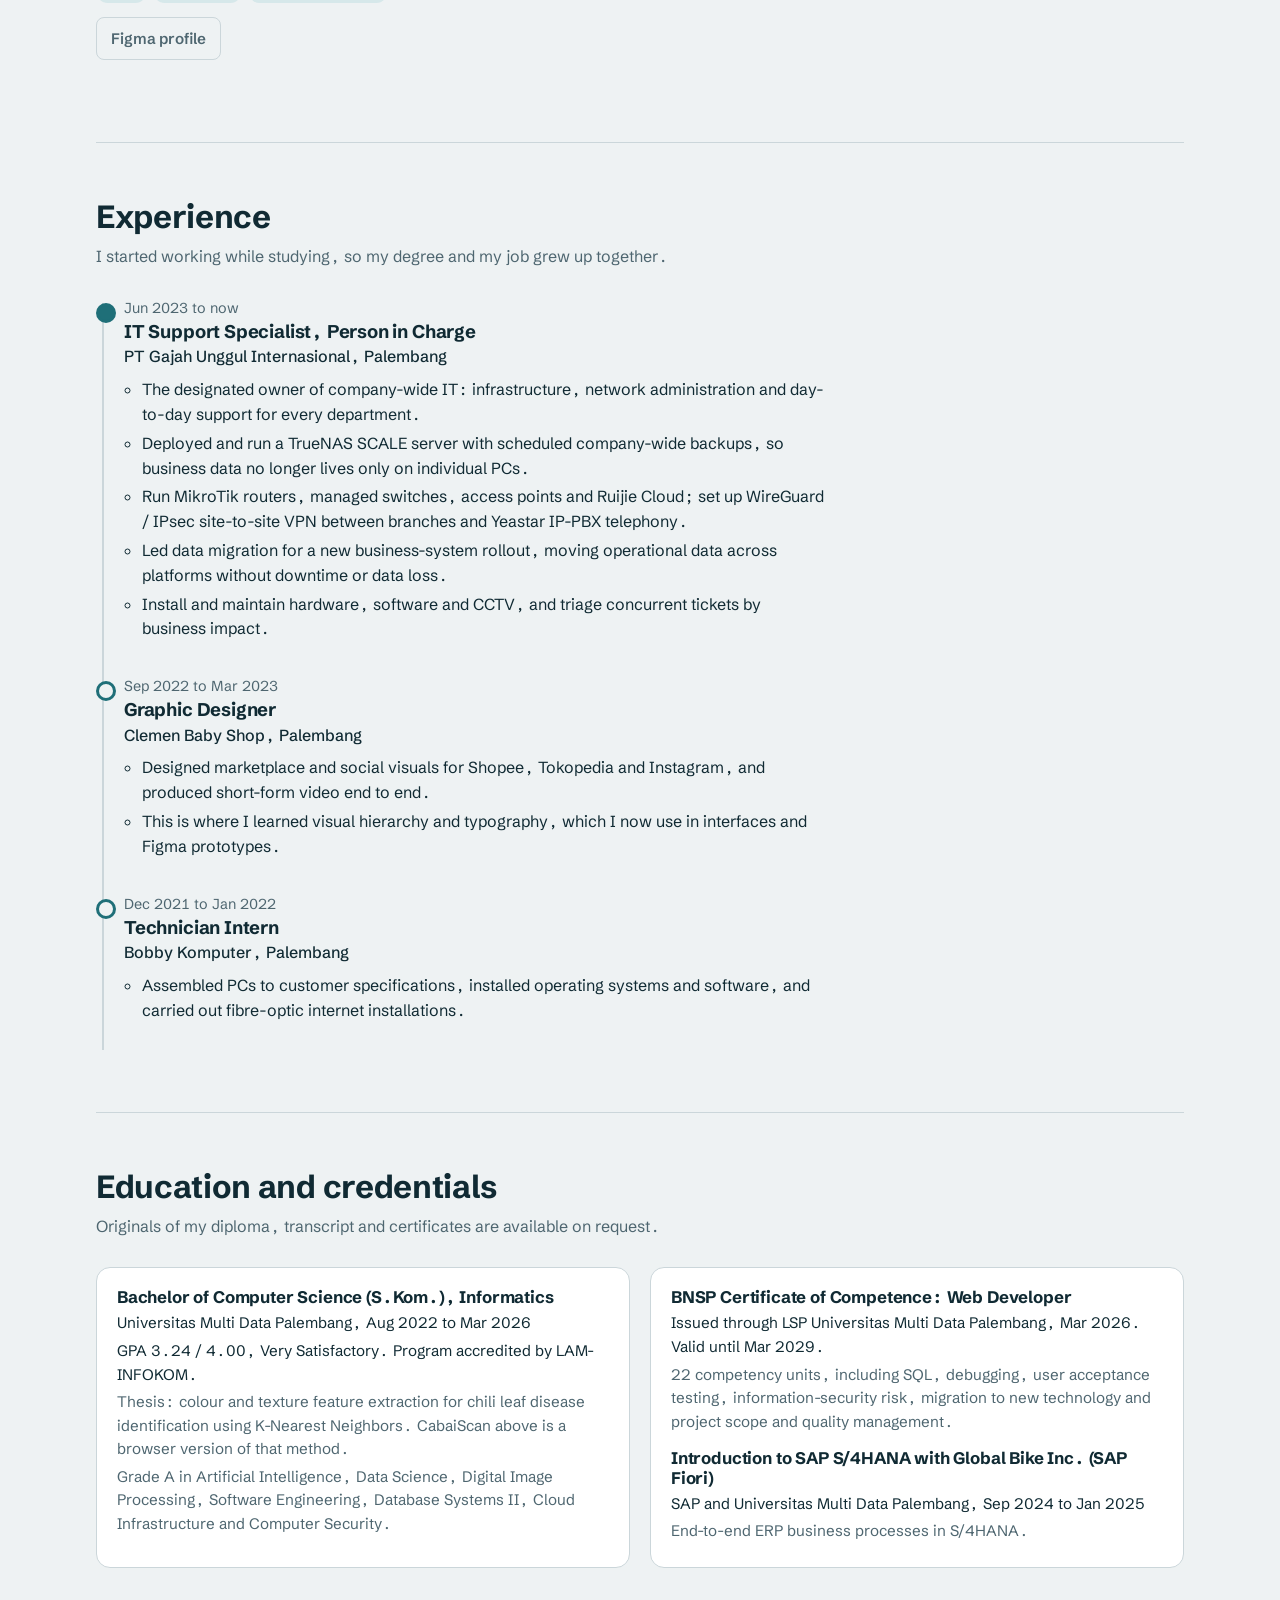
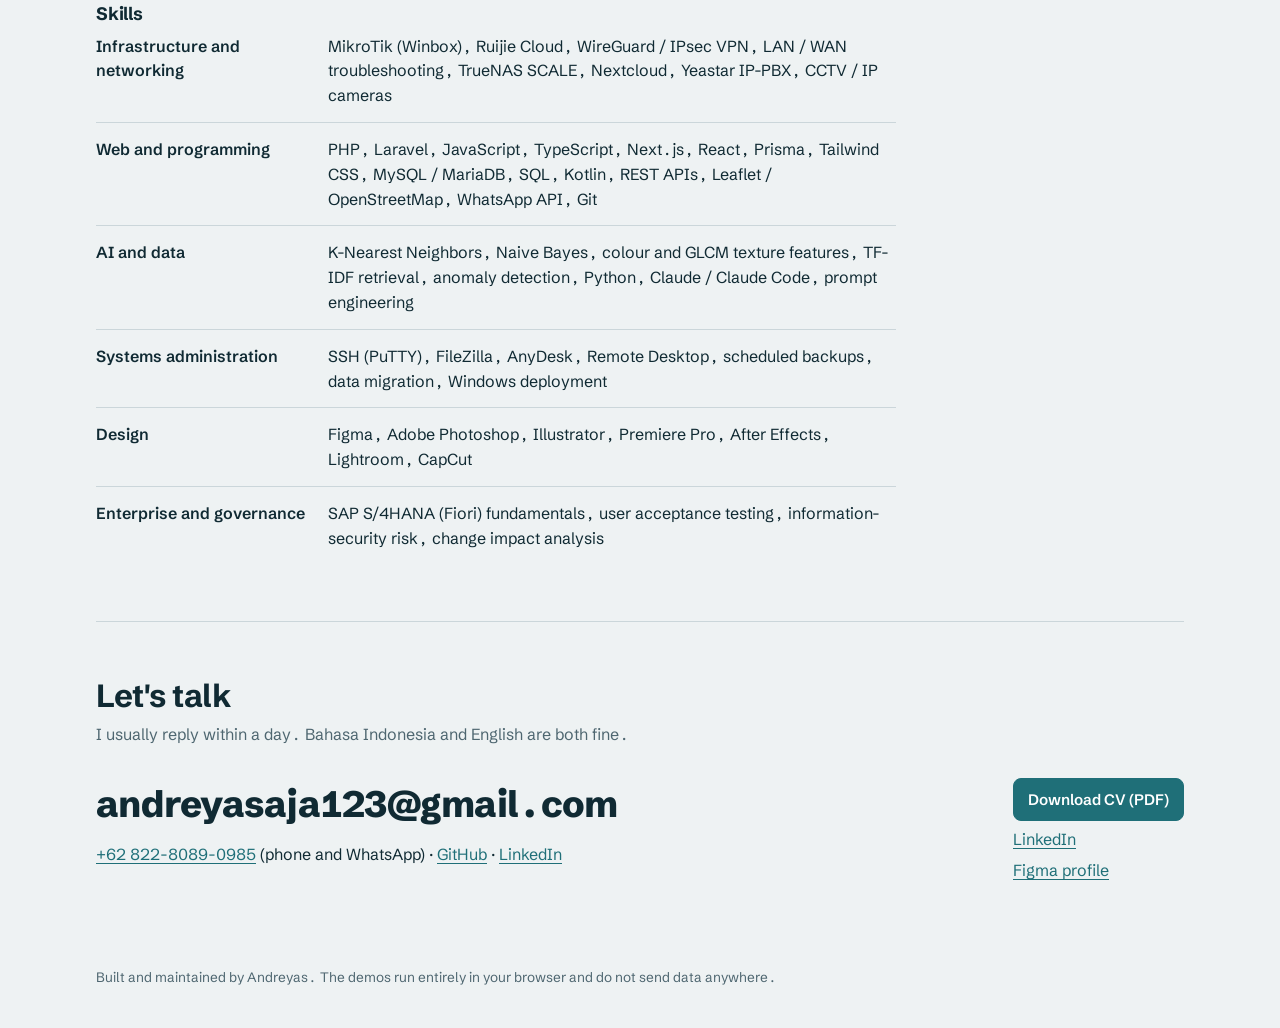
==== commit dd751e5e: "Single combined CV, Kopi Sriwijaya details, LinkedIn and Figma links Co-Authored-By: Claude Opus 5.5" ====
--- a/index.html
+++ b/index.html
@@ -122,7 +122,7 @@
       <p class="roles-hint" id="rolesHint">Hiring for one of these? Pick it and the page puts the most relevant work first.</p>
       <ul class="hl fade" id="highlights"></ul>
       <div class="cta">
-        <a class="btn" id="cvBtn" href="cv/Andreyas_CV_IT-Infra.pdf" download>Download CV</a>
+        <a class="btn" id="cvBtn" href="cv/Andreyas_CV.pdf" download>Download CV</a>
         <a class="btn ghost" href="mailto:andreyasaja123@gmail.com">Email me</a>
         <a class="btn quiet" href="https://wa.me/6282280890985" rel="noopener">WhatsApp</a>
       </div>
@@ -199,14 +199,12 @@
     <div class="contact">
       <div>
         <a class="big" href="mailto:andreyasaja123@gmail.com">andreyasaja123@gmail.com</a>
-        <p style="margin-top:10px"><a href="https://wa.me/6282280890985" rel="noopener">+62 822-8089-0985</a> (phone and WhatsApp) · <a href="https://github.com/Andreyas3667" rel="noopener">github.com/Andreyas3667</a></p>
+        <p style="margin-top:10px"><a href="https://wa.me/6282280890985" rel="noopener">+62 822-8089-0985</a> (phone and WhatsApp) · <a href="https://github.com/Andreyas3667" rel="noopener">GitHub</a> · <a href="https://www.linkedin.com/in/andreyas-b47ab3241/" rel="noopener">LinkedIn</a></p>
       </div>
       <div class="cvs">
-        <span class="muted" style="font-size:.9rem">CV for each role (PDF)</span>
-        <a href="cv/Andreyas_CV_WebDev.pdf" download>Web developer</a>
-        <a href="cv/Andreyas_CV_IT-Infra.pdf" download>IT support and infrastructure</a>
-        <a href="cv/Andreyas_CV_AI-Data.pdf" download>AI and data</a>
-        <a href="cv/Andreyas_CV_IT-Audit-MT.pdf" download>IT risk, audit and graduate programmes</a>
+        <a class="btn" href="cv/Andreyas_CV.pdf" download style="text-decoration:none">Download CV (PDF)</a>
+        <a href="https://www.linkedin.com/in/andreyas-b47ab3241/" rel="noopener">LinkedIn</a>
+        <a href="https://www.figma.com/@andreyas3667" rel="noopener">Figma profile</a>
       </div>
     </div>
   </section>
@@ -222,16 +220,16 @@
       hl: ["3+ years as the person in charge of a company's IT, from MikroTik networks and VPN to a TrueNAS backup server I deployed.",
            "BNSP-certified Web Developer who builds with PHP, JavaScript and MySQL.",
            "Thesis in computer vision with K-Nearest Neighbors, plus three AI tools you can try below."],
-      cv: "cv/Andreyas_CV_IT-Infra.pdf",
+      cv: "cv/Andreyas_CV.pdf",
       order: ["cabai", "tanya", "backup", "kopi", "lib", "pipe", "uiux"],
       skills: ["infra", "web", "ai", "admin", "design", "erp"],
     },
     web: {
       pitch: "I build PHP, JavaScript and MySQL applications that hold up in production, because I'm also the one who keeps the servers running.",
       hl: ["BNSP Certificate of Competence as a Web Developer, covering SQL, debugging, UAT and migration.",
-           "Built a coffee SME marketplace with OpenStreetMap and WhatsApp ordering, and a library system with a properly constrained relational schema.",
+           "Built Kopi Sriwijaya, a three-role coffee SME marketplace, in Laravel and again in Next.js + TypeScript + Prisma.",
            "Ship faster with Claude Code without skipping tests, security or the user's point of view."],
-      cv: "cv/Andreyas_CV_WebDev.pdf",
+      cv: "cv/Andreyas_CV.pdf",
       order: ["kopi", "tanya", "cabai", "lib", "backup", "uiux", "pipe"],
       skills: ["web", "design", "ai", "infra", "admin", "erp"],
     },
@@ -240,7 +238,7 @@
       hl: ["Run MikroTik, Ruijie Cloud, managed switches, WireGuard / IPsec site-to-site VPN and Yeastar IP-PBX across branches.",
            "Deployed a TrueNAS SCALE server for scheduled company-wide backups and led a data migration without data loss.",
            "Write code to automate the boring parts: BackupWatch and TanyaIT came straight out of this job."],
-      cv: "cv/Andreyas_CV_IT-Infra.pdf",
+      cv: "cv/Andreyas_CV.pdf",
       order: ["backup", "tanya", "kopi", "cabai", "lib", "pipe", "uiux"],
       skills: ["infra", "admin", "web", "ai", "erp", "design"],
     },
@@ -249,7 +247,7 @@
       hl: ["Thesis: colour (HSV) and texture (GLCM) feature extraction with K-Nearest Neighbors for plant disease identification.",
            "Built three deployed AI tools: in-browser image classification, a Naive Bayes + TF-IDF helpdesk assistant and robust anomaly detection.",
            "Grade A in Artificial Intelligence, Data Science and Digital Image Processing, plus 3 years of production IT experience."],
-      cv: "cv/Andreyas_CV_AI-Data.pdf",
+      cv: "cv/Andreyas_CV.pdf",
       order: ["cabai", "tanya", "backup", "pipe", "kopi", "lib", "uiux"],
       skills: ["ai", "web", "infra", "admin", "design", "erp"],
     },
@@ -258,7 +256,7 @@
       hl: ["3+ years owning backup, access, network security and incident handling for a multi-branch company.",
            "BNSP competency units in information-security risk, UAT and change impact, plus SAP S/4HANA exposure.",
            "GPA 3.24, above the 3.00 minimum most bank development programmes and Big 4 graduate roles ask for, and open to relocation."],
-      cv: "cv/Andreyas_CV_IT-Audit-MT.pdf",
+      cv: "cv/Andreyas_CV.pdf",
       order: ["backup", "tanya", "cabai", "kopi", "lib", "pipe", "uiux"],
       skills: ["infra", "erp", "admin", "web", "ai", "design"],
     },
@@ -274,9 +272,9 @@
     backup: { title: "BackupWatch", kind: "New · anomaly detection for infrastructure · live demo", href: "projects/backupwatch/",
       body: "Catches the backups that report \"success\" but are useless: sudden size drops after mass deletion, runs where most files changed (a ransomware sign), missed schedules and abnormal runtimes. Each alert explains why it fired and what to do next. Modelled on the TrueNAS SCALE routine I run at work.",
       tags: ["JavaScript", "Robust z-score", "SVG charts", "CSV"], proofN: "10 / 10", proofD: "incidents injected into the 60-day sample log were flagged, with no false alarms at balanced sensitivity." },
-    kopi: { title: "Coffee SME sales and mapping platform", kind: "Field practicum, 2025", href: null,
-      body: "A marketplace for small coffee producers (UMKM). An OpenStreetMap layer shows registered vendors so buyers can find nearby sellers without paid map quotas, and ordering opens a pre-filled WhatsApp chat, which is how these sellers already do business.",
-      tags: ["PHP", "MySQL", "JavaScript (AJAX)", "OpenStreetMap", "WhatsApp Click-to-Chat"], proofN: "Full stack", proofD: "relational schema, prepared statements and map integration designed and built by me." },
+    kopi: { title: "Kopi Sriwijaya", kind: "Field practicum, 2025–2026 · full-stack web", href: null, repo: "https://github.com/Andreyas3667/kopi-sriwijaya",
+      body: "A marketplace connecting South Sumatra coffee SMEs (UMKM) with buyers, run by the provincial SME office. Buyers find producers on a Leaflet map and order through a pre-filled WhatsApp chat that is also saved as an order. Producers and admins get dashboards, revenue charts, stock that updates in atomic transactions, bulk CSV import and PDF, Excel and CSV reports. I built it first in Laravel 12, then rebuilt it in Next.js, TypeScript and Prisma.",
+      tags: ["Laravel 12", "Next.js", "TypeScript", "Prisma", "NextAuth", "Leaflet", "Recharts"], proofN: "3 roles", proofD: "buyer, UMKM and admin, each with its own dashboard, permissions and reports." },
     lib: { title: "Library management information system", kind: "University project, 2024", href: null,
       body: "Books, members and loans with full CRUD, built from scratch. Foreign keys and cascading rules keep inventory and loan records consistent: the same patterns behind CRM, inventory and point-of-sale systems.",
       tags: ["PHP", "MySQL", "HTML", "CSS"], proofN: "3 tables", proofD: "with enforced relational integrity, authentication and session handling." },
@@ -285,11 +283,11 @@
       tags: ["Claude", "ElevenLabs / Edge-TTS", "AI video", "CapCut"], proofN: "End to end", proofD: "from raw source to exported video with minimal manual editing." },
     uiux: { title: "UI/UX case studies", kind: "University coursework, 2024", href: null,
       body: "Interface flows for a Human-Computer Interaction project and a Software Engineering final exam, from wireframes to interactive Figma prototypes, checked against Nielsen's heuristics and contrast guidelines.",
-      tags: ["Figma", "Prototyping", "Heuristic evaluation"], proofN: "2 prototypes", proofD: "high-fidelity, covering onboarding through key tasks. Links available on request." },
+      tags: ["Figma", "Prototyping", "Heuristic evaluation"], proofN: "2 prototypes", proofD: "high-fidelity, covering onboarding through key tasks.", repo: "https://www.figma.com/@andreyas3667", repoLabel: "Figma profile" },
   };
 
   const SKILLS = {
-    web: ["Web and programming", "PHP, JavaScript (ES6, AJAX), HTML, CSS, MySQL / MariaDB, SQL, Kotlin, REST APIs, OpenStreetMap / Leaflet, WhatsApp API, Git"],
+    web: ["Web and programming", "PHP, Laravel, JavaScript, TypeScript, Next.js, React, Prisma, Tailwind CSS, MySQL / MariaDB, SQL, Kotlin, REST APIs, Leaflet / OpenStreetMap, WhatsApp API, Git"],
     ai: ["AI and data", "K-Nearest Neighbors, Naive Bayes, colour and GLCM texture features, TF-IDF retrieval, anomaly detection, Python, Claude / Claude Code, prompt engineering"],
     infra: ["Infrastructure and networking", "MikroTik (Winbox), Ruijie Cloud, WireGuard / IPsec VPN, LAN / WAN troubleshooting, TrueNAS SCALE, Nextcloud, Yeastar IP-PBX, CCTV / IP cameras"],
     admin: ["Systems administration", "SSH (PuTTY), FileZilla, AnyDesk, Remote Desktop, scheduled backups, data migration, Windows deployment"],
@@ -312,7 +310,7 @@
           <div class="kind">${esc(p.kind)}</div>
           <p>${esc(p.body)}</p>
           <div class="tags">${p.tags.map((t) => `<span class="tag">${esc(t)}</span>`).join("")}</div>
-          ${p.href ? `<div class="links"><a class="btn" href="${p.href}">Open ${esc(p.title)}</a><a class="btn quiet" href="https://github.com/Andreyas3667/Andreyas3667.github.io/tree/main/${p.href}" rel="noopener">Source code</a></div>` : ""}
+          ${p.href ? `<div class="links"><a class="btn" href="${p.href}">Open ${esc(p.title)}</a><a class="btn quiet" href="https://github.com/Andreyas3667/Andreyas3667.github.io/tree/main/${p.href}" rel="noopener">Source code</a></div>` : p.repo ? `<div class="links"><a class="btn quiet" href="${p.repo}" rel="noopener">${esc(p.repoLabel || "Source code")}</a></div>` : ""}
         </div>
         <aside class="proof"><div class="n">${esc(p.proofN)}</div><div class="d">${esc(p.proofD)}</div></aside>
       </article>`;
@@ -335,7 +333,6 @@
     if (reduce || !push) swap();
     else { $("pitch").classList.add("out"); $("highlights").classList.add("out"); setTimeout(swap, 180); }
     $("cvBtn").href = r.cv;
-    $("cvBtn").textContent = role === "general" ? "Download CV" : `Download CV for ${document.querySelector(`#roles button[data-role="${role}"]`).textContent.toLowerCase()}`;
     $("rolesHint").textContent = role === "general" ? "Hiring for one of these? Pick it and the page puts the most relevant work first." : "Showing the most relevant work first. Pick the same role again to see everything evenly.";
     renderProjects(role); renderSkills(role);
     if (push) {
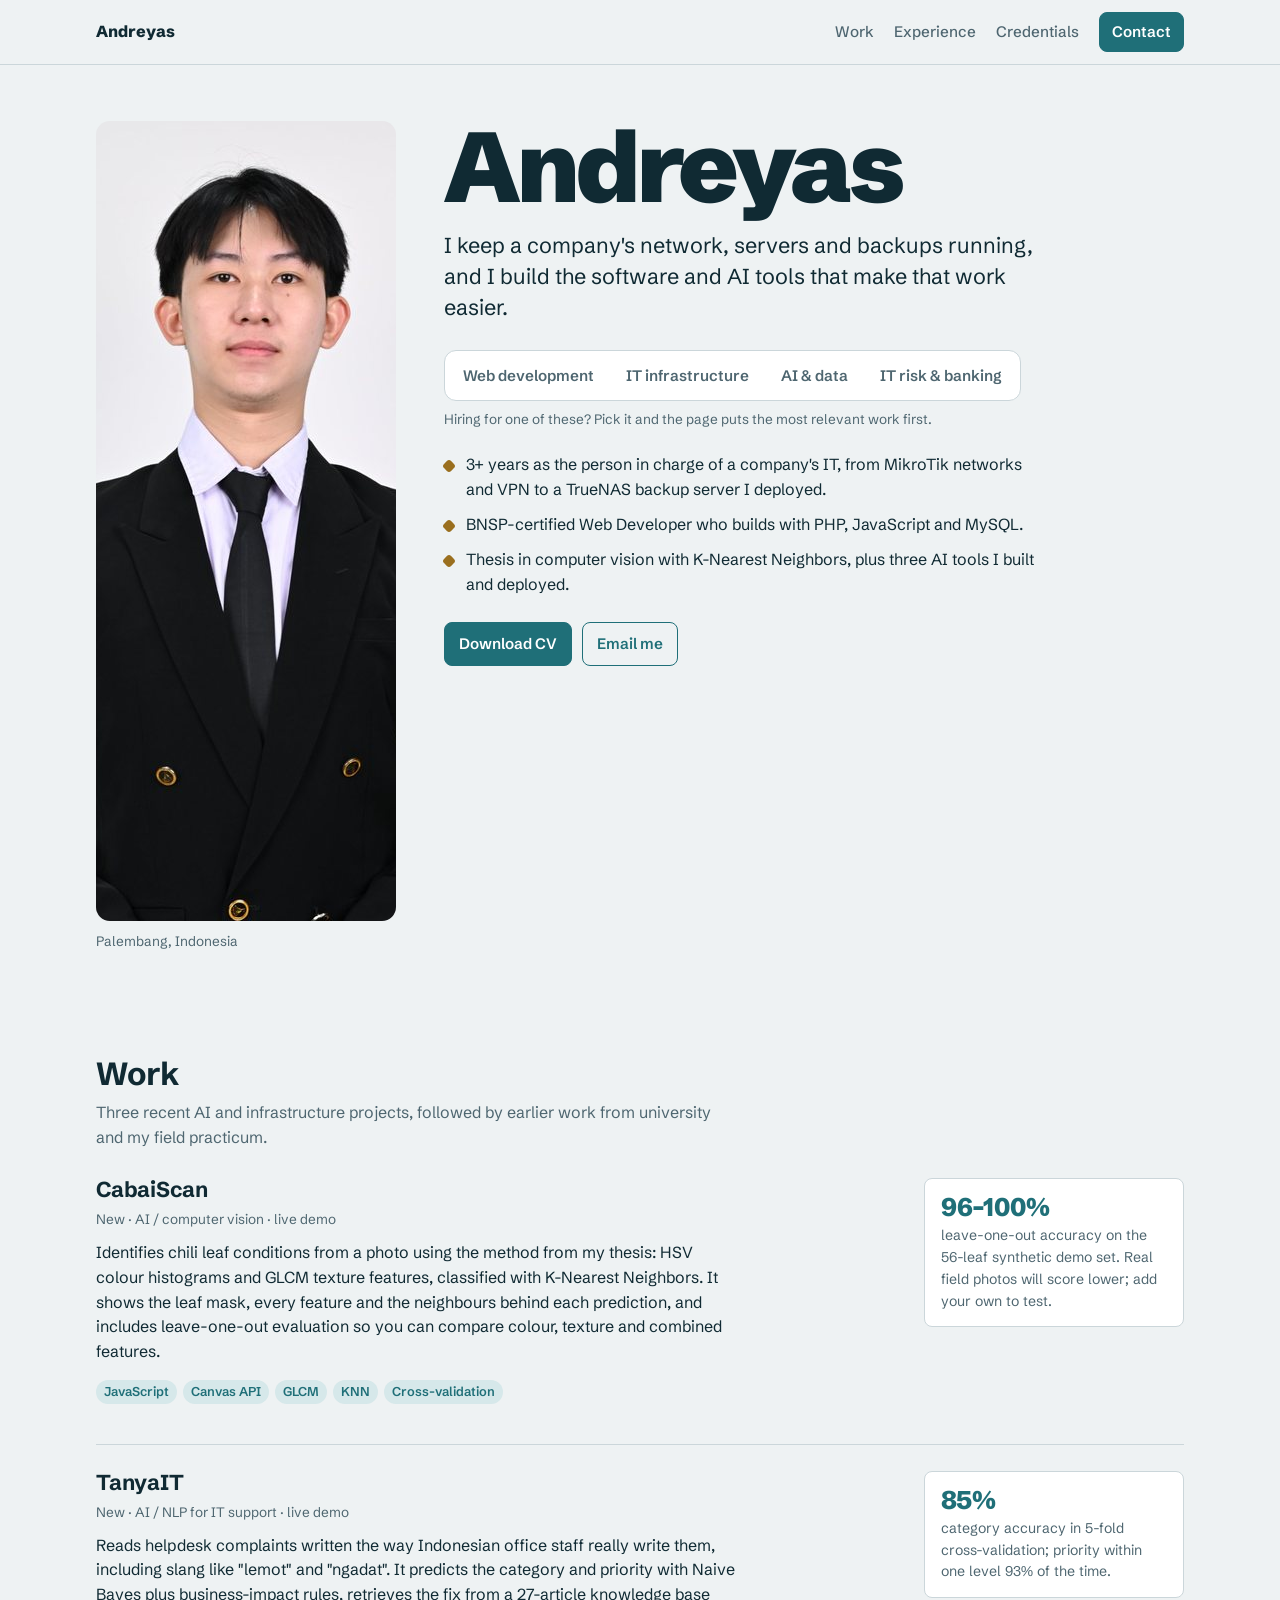
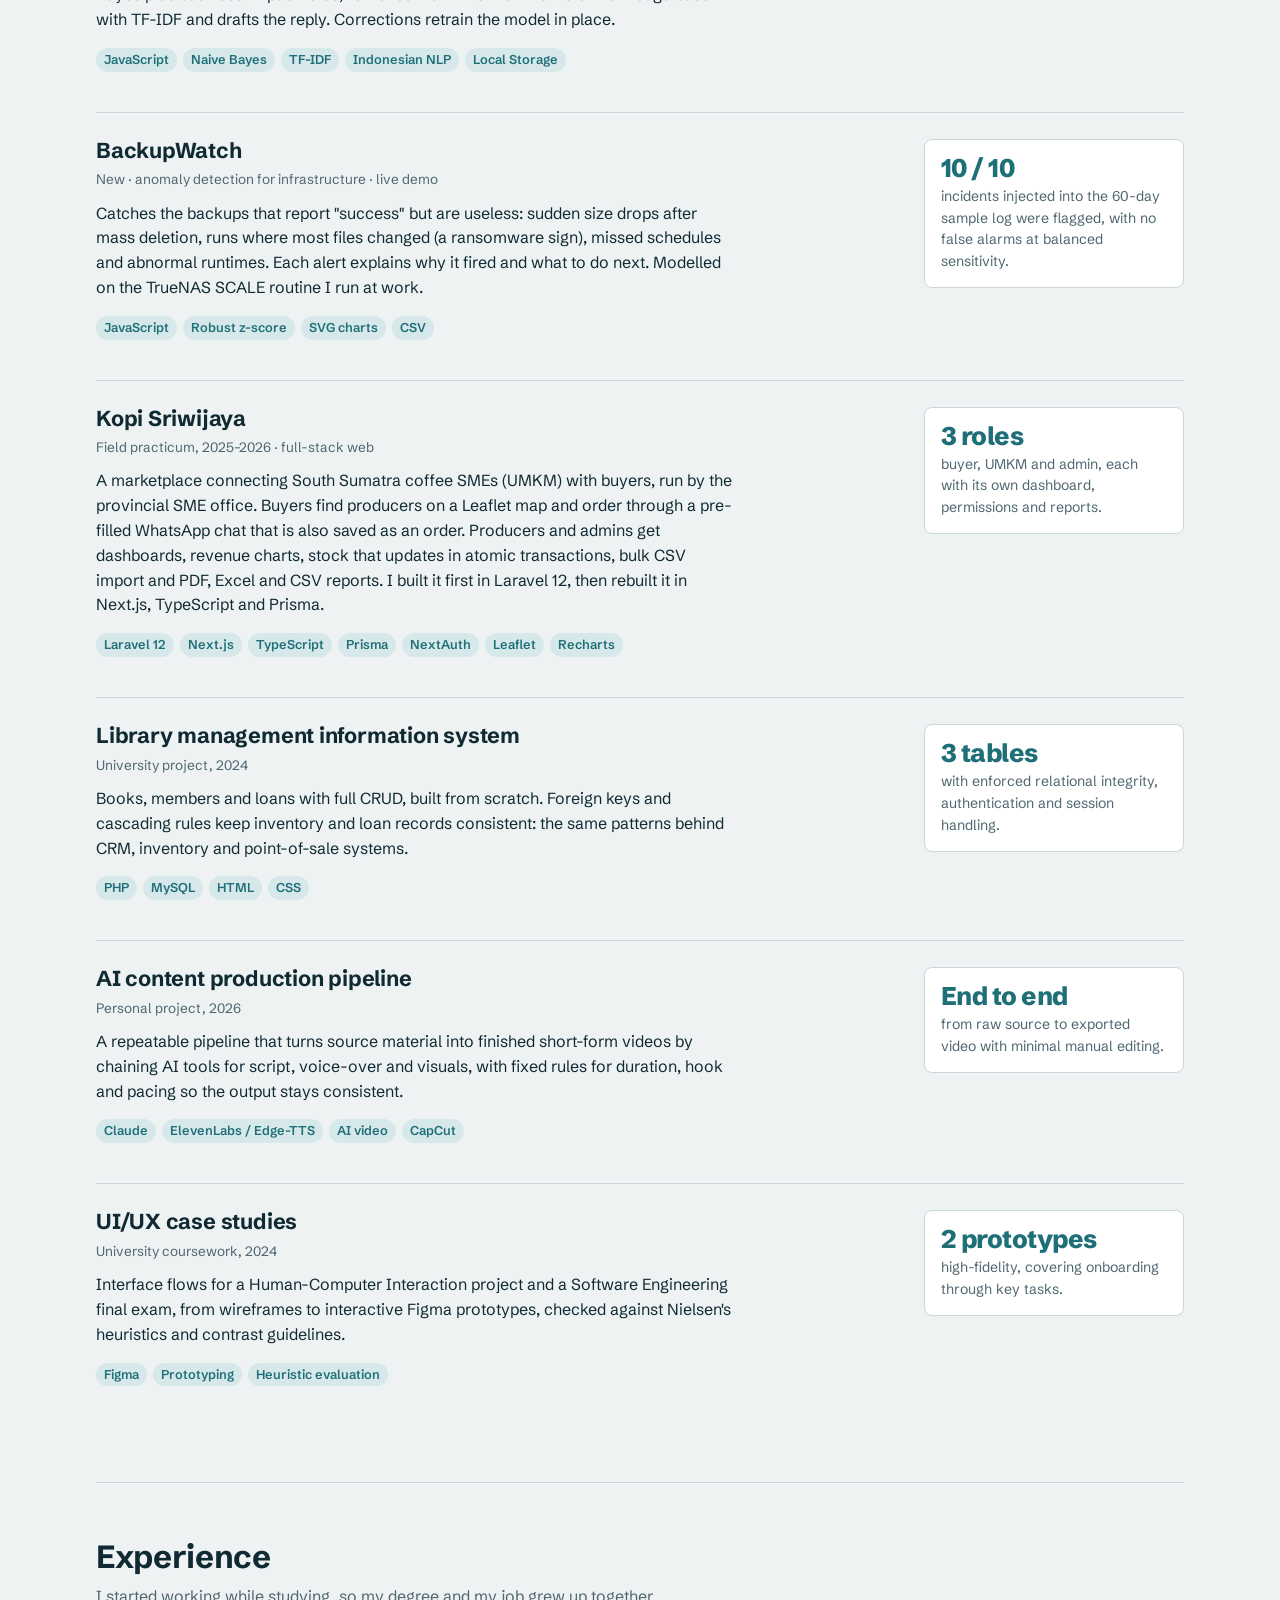
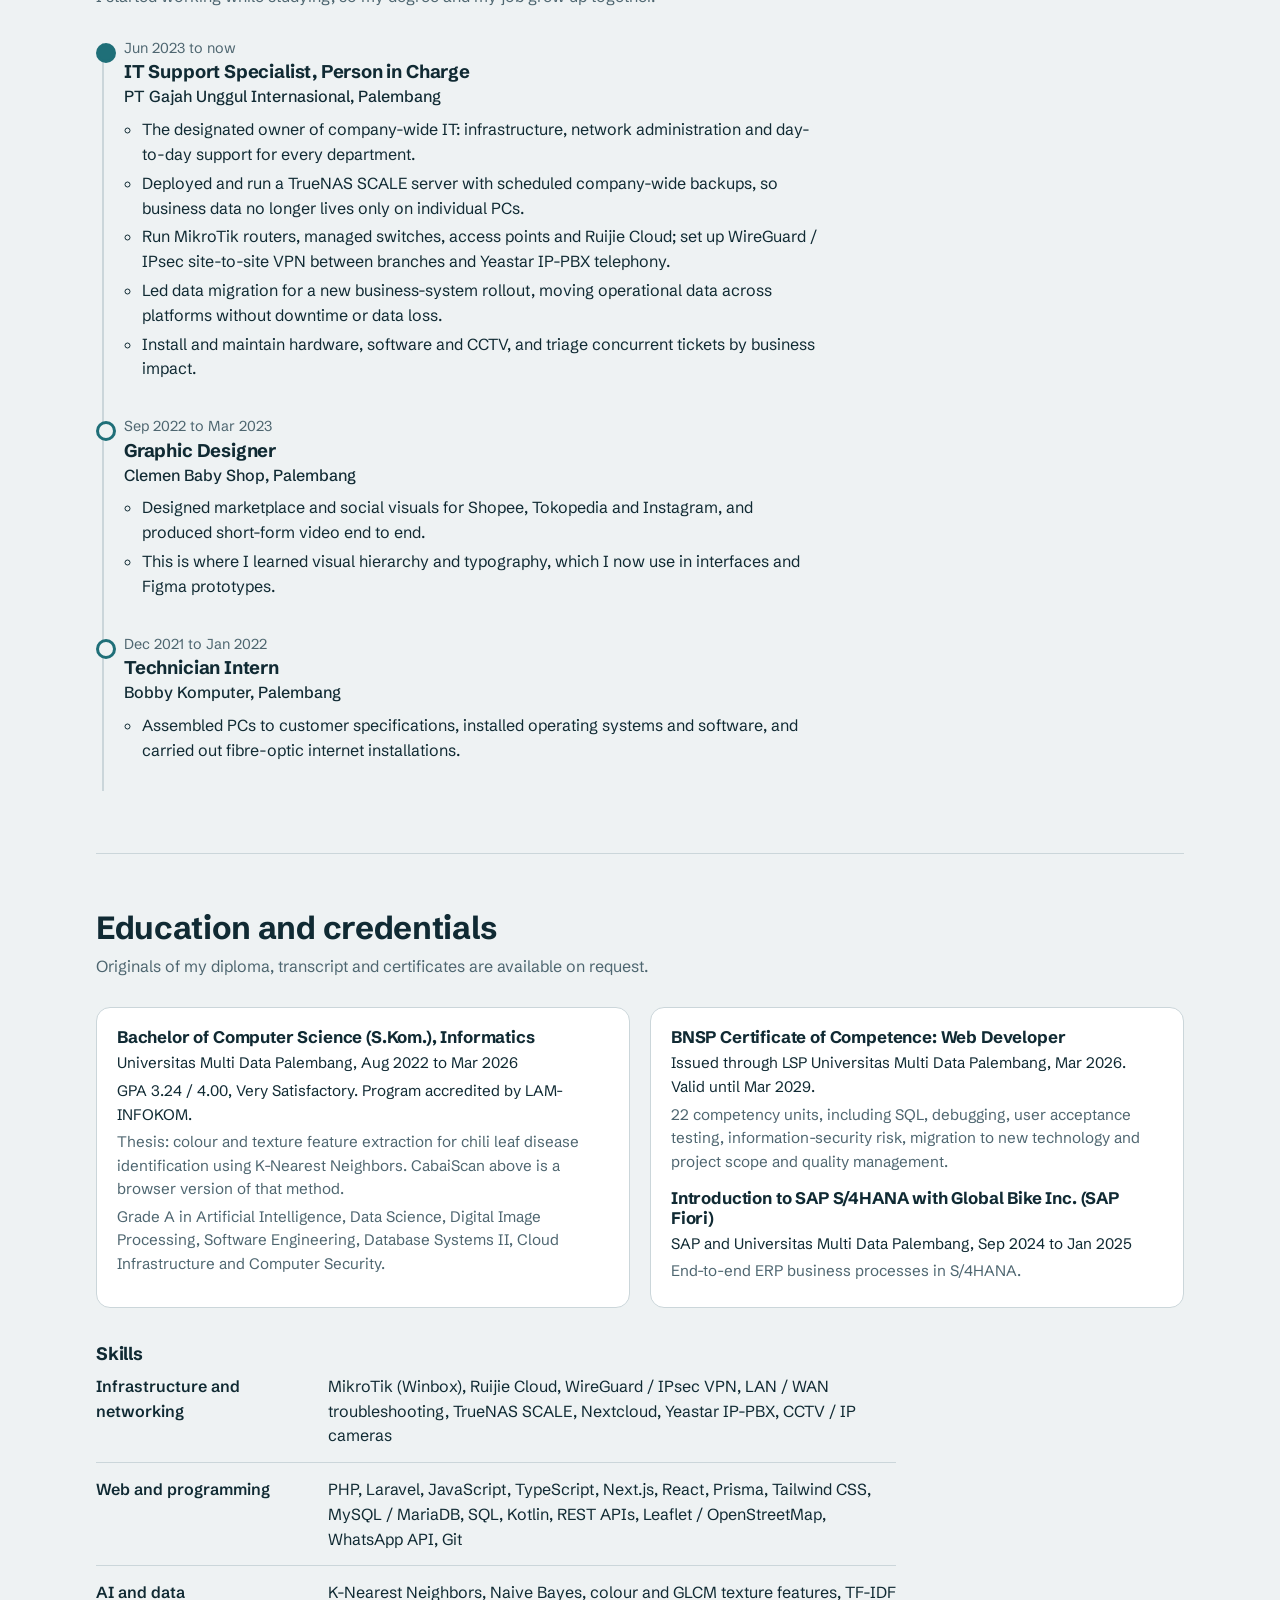
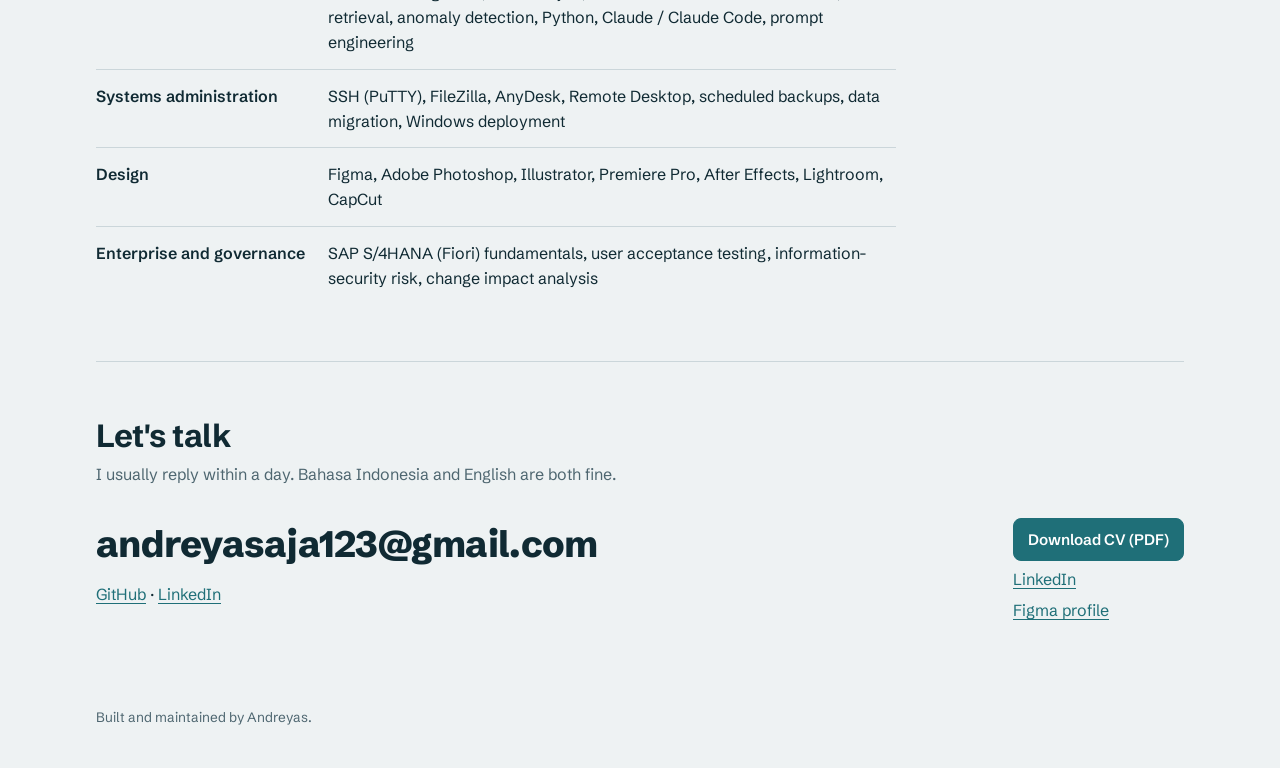
==== commit 45bd8e05: "Remove phone/WhatsApp and project links, Gmail contact, ATS CV refresh Co-Authored-By: Claude Opus 5" ====
--- a/index.html
+++ b/index.html
@@ -108,7 +108,7 @@
   <header class="hero">
     <figure class="photo" style="margin:0">
       <img src="assets/andreyas.jpg" alt="Portrait of Andreyas in a black suit" width="640" height="800">
-      <figcaption>Palembang, Indonesia. Open to relocating to Jakarta, Singapore or Malaysia, or working remotely.</figcaption>
+      <figcaption>Palembang, Indonesia</figcaption>
     </figure>
     <div>
       <h1>Andreyas</h1>
@@ -123,15 +123,14 @@
       <ul class="hl fade" id="highlights"></ul>
       <div class="cta">
         <a class="btn" id="cvBtn" href="cv/Andreyas_CV.pdf" download>Download CV</a>
-        <a class="btn ghost" href="mailto:andreyasaja123@gmail.com">Email me</a>
-        <a class="btn quiet" href="https://wa.me/6282280890985" rel="noopener">WhatsApp</a>
+        <a class="btn ghost" href="https://mail.google.com/mail/?view=cm&amp;fs=1&amp;to=andreyasaja123@gmail.com" target="_blank" rel="noopener">Email me</a>
       </div>
     </div>
   </header>
 
   <section id="work" aria-labelledby="work-h">
     <h2 id="work-h">Work</h2>
-    <p class="lede">Three new projects you can open and use right now, followed by earlier work from university and my field practicum.</p>
+    <p class="lede">Three recent AI and infrastructure projects, followed by earlier work from university and my field practicum.</p>
     <div id="projects"></div>
   </section>
 
@@ -198,8 +197,8 @@
     <p class="lede">I usually reply within a day. Bahasa Indonesia and English are both fine.</p>
     <div class="contact">
       <div>
-        <a class="big" href="mailto:andreyasaja123@gmail.com">andreyasaja123@gmail.com</a>
-        <p style="margin-top:10px"><a href="https://wa.me/6282280890985" rel="noopener">+62 822-8089-0985</a> (phone and WhatsApp) · <a href="https://github.com/Andreyas3667" rel="noopener">GitHub</a> · <a href="https://www.linkedin.com/in/andreyas-b47ab3241/" rel="noopener">LinkedIn</a></p>
+        <a class="big" href="https://mail.google.com/mail/?view=cm&amp;fs=1&amp;to=andreyasaja123@gmail.com" target="_blank" rel="noopener">andreyasaja123@gmail.com</a>
+        <p style="margin-top:10px"><a href="https://github.com/Andreyas3667" rel="noopener">GitHub</a> · <a href="https://www.linkedin.com/in/andreyas-b47ab3241/" rel="noopener">LinkedIn</a></p>
       </div>
       <div class="cvs">
         <a class="btn" href="cv/Andreyas_CV.pdf" download style="text-decoration:none">Download CV (PDF)</a>
@@ -209,7 +208,7 @@
     </div>
   </section>
 </main>
-<footer class="page">Built and maintained by Andreyas. The demos run entirely in your browser and do not send data anywhere.</footer>
+<footer class="page">Built and maintained by Andreyas. </footer>
 
 <script>
 (function () {
@@ -219,7 +218,7 @@
       pitch: "I keep a company's network, servers and backups running, and I build the software and AI tools that make that work easier.",
       hl: ["3+ years as the person in charge of a company's IT, from MikroTik networks and VPN to a TrueNAS backup server I deployed.",
            "BNSP-certified Web Developer who builds with PHP, JavaScript and MySQL.",
-           "Thesis in computer vision with K-Nearest Neighbors, plus three AI tools you can try below."],
+           "Thesis in computer vision with K-Nearest Neighbors, plus three AI tools I built and deployed."],
       cv: "cv/Andreyas_CV.pdf",
       order: ["cabai", "tanya", "backup", "kopi", "lib", "pipe", "uiux"],
       skills: ["infra", "web", "ai", "admin", "design", "erp"],
@@ -255,7 +254,7 @@
       pitch: "I know IT controls from the operator's side: who has access, whether the backup really works, and what happens when a migration goes wrong.",
       hl: ["3+ years owning backup, access, network security and incident handling for a multi-branch company.",
            "BNSP competency units in information-security risk, UAT and change impact, plus SAP S/4HANA exposure.",
-           "GPA 3.24, above the 3.00 minimum most bank development programmes and Big 4 graduate roles ask for, and open to relocation."],
+           "GPA 3.24, above the 3.00 minimum most bank development programmes and Big 4 graduate roles ask for."],
       cv: "cv/Andreyas_CV.pdf",
       order: ["backup", "tanya", "cabai", "kopi", "lib", "pipe", "uiux"],
       skills: ["infra", "erp", "admin", "web", "ai", "design"],
@@ -310,7 +309,6 @@
           <div class="kind">${esc(p.kind)}</div>
           <p>${esc(p.body)}</p>
           <div class="tags">${p.tags.map((t) => `<span class="tag">${esc(t)}</span>`).join("")}</div>
-          ${p.href ? `<div class="links"><a class="btn" href="${p.href}">Open ${esc(p.title)}</a><a class="btn quiet" href="https://github.com/Andreyas3667/Andreyas3667.github.io/tree/main/${p.href}" rel="noopener">Source code</a></div>` : p.repo ? `<div class="links"><a class="btn quiet" href="${p.repo}" rel="noopener">${esc(p.repoLabel || "Source code")}</a></div>` : ""}
         </div>
         <aside class="proof"><div class="n">${esc(p.proofN)}</div><div class="d">${esc(p.proofD)}</div></aside>
       </article>`;
--- a/assets/site.css
+++ b/assets/site.css
@@ -36,8 +36,8 @@
 body {
   margin: 0; background: var(--paper); color: var(--ink);
   font-family: var(--font); font-size: 1rem; line-height: 1.55;
-  font-feature-settings: "tnum" 1;
 }
+table, .num, td.num { font-variant-numeric: tabular-nums; }
 a { color: var(--teal); text-underline-offset: 3px; }
 a:hover { text-decoration-thickness: 2px; }
 :focus-visible { outline: 3px solid var(--gold); outline-offset: 2px; border-radius: 4px; }
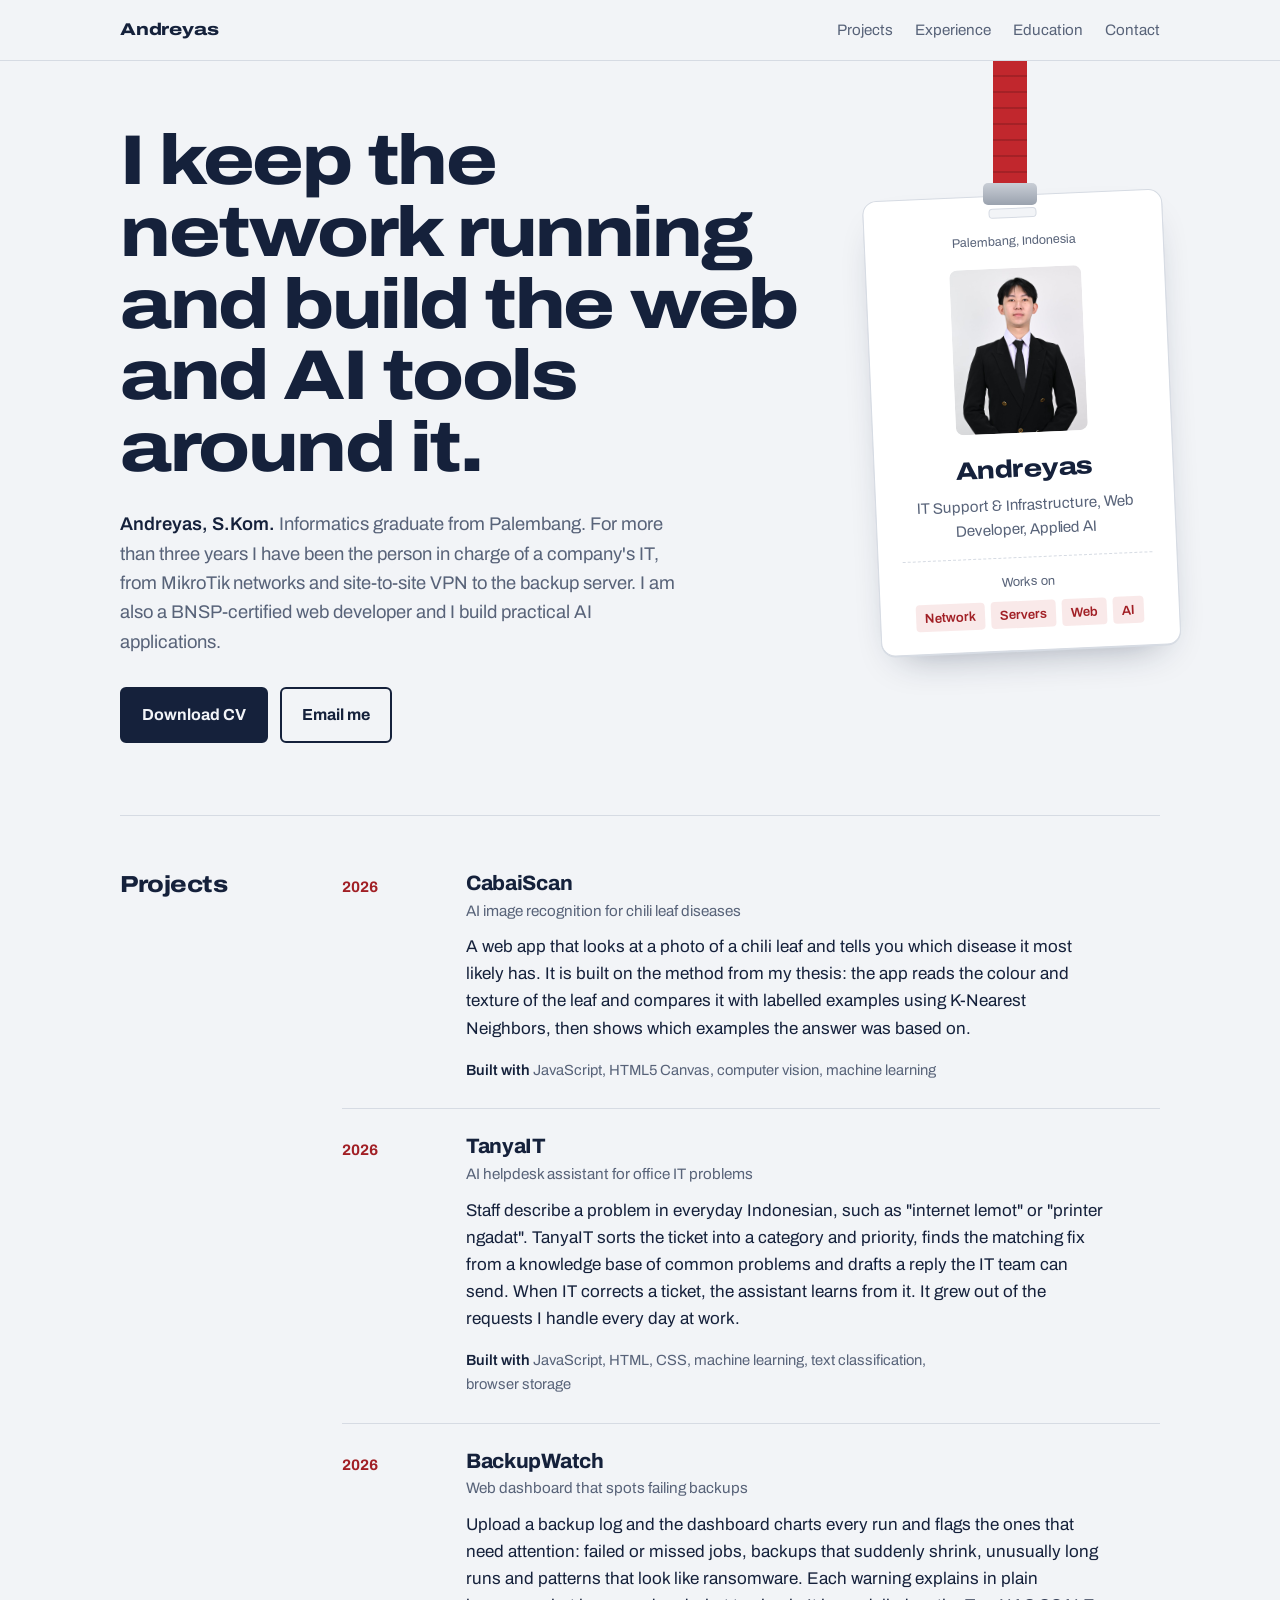
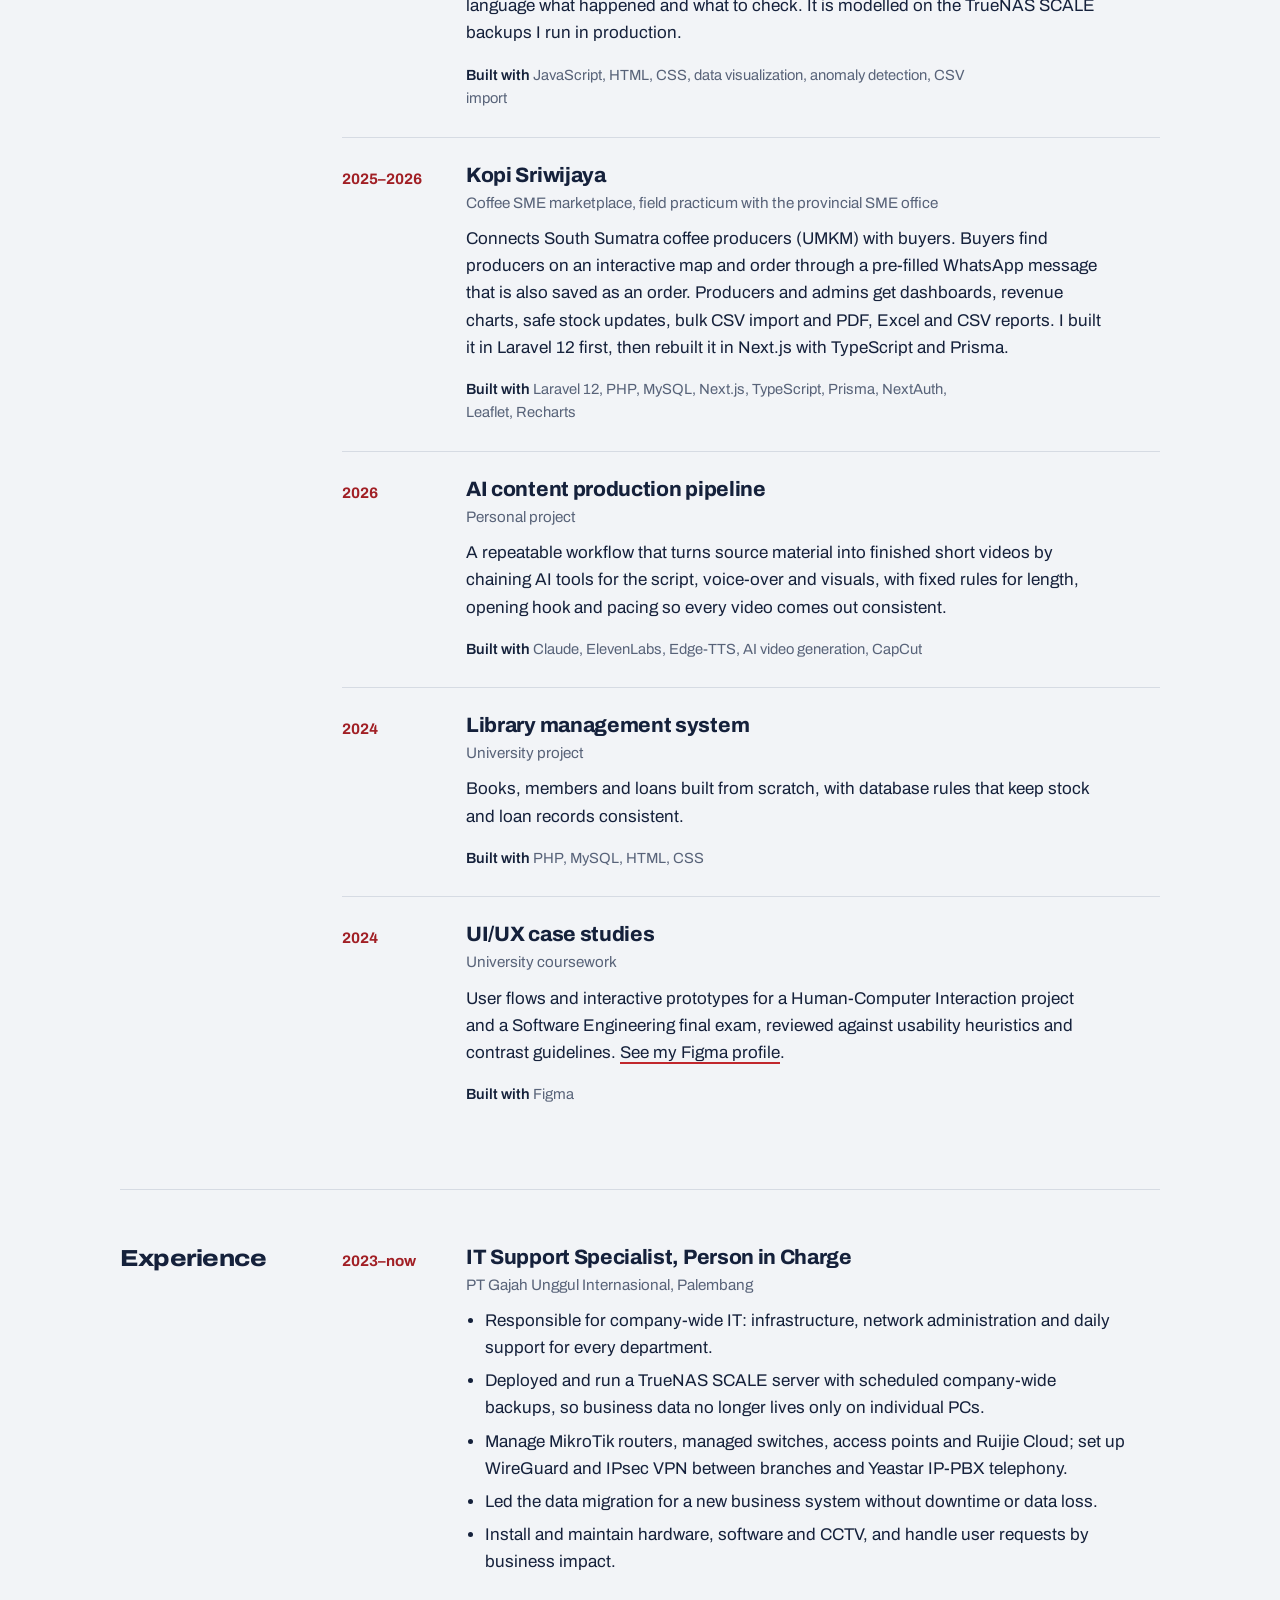
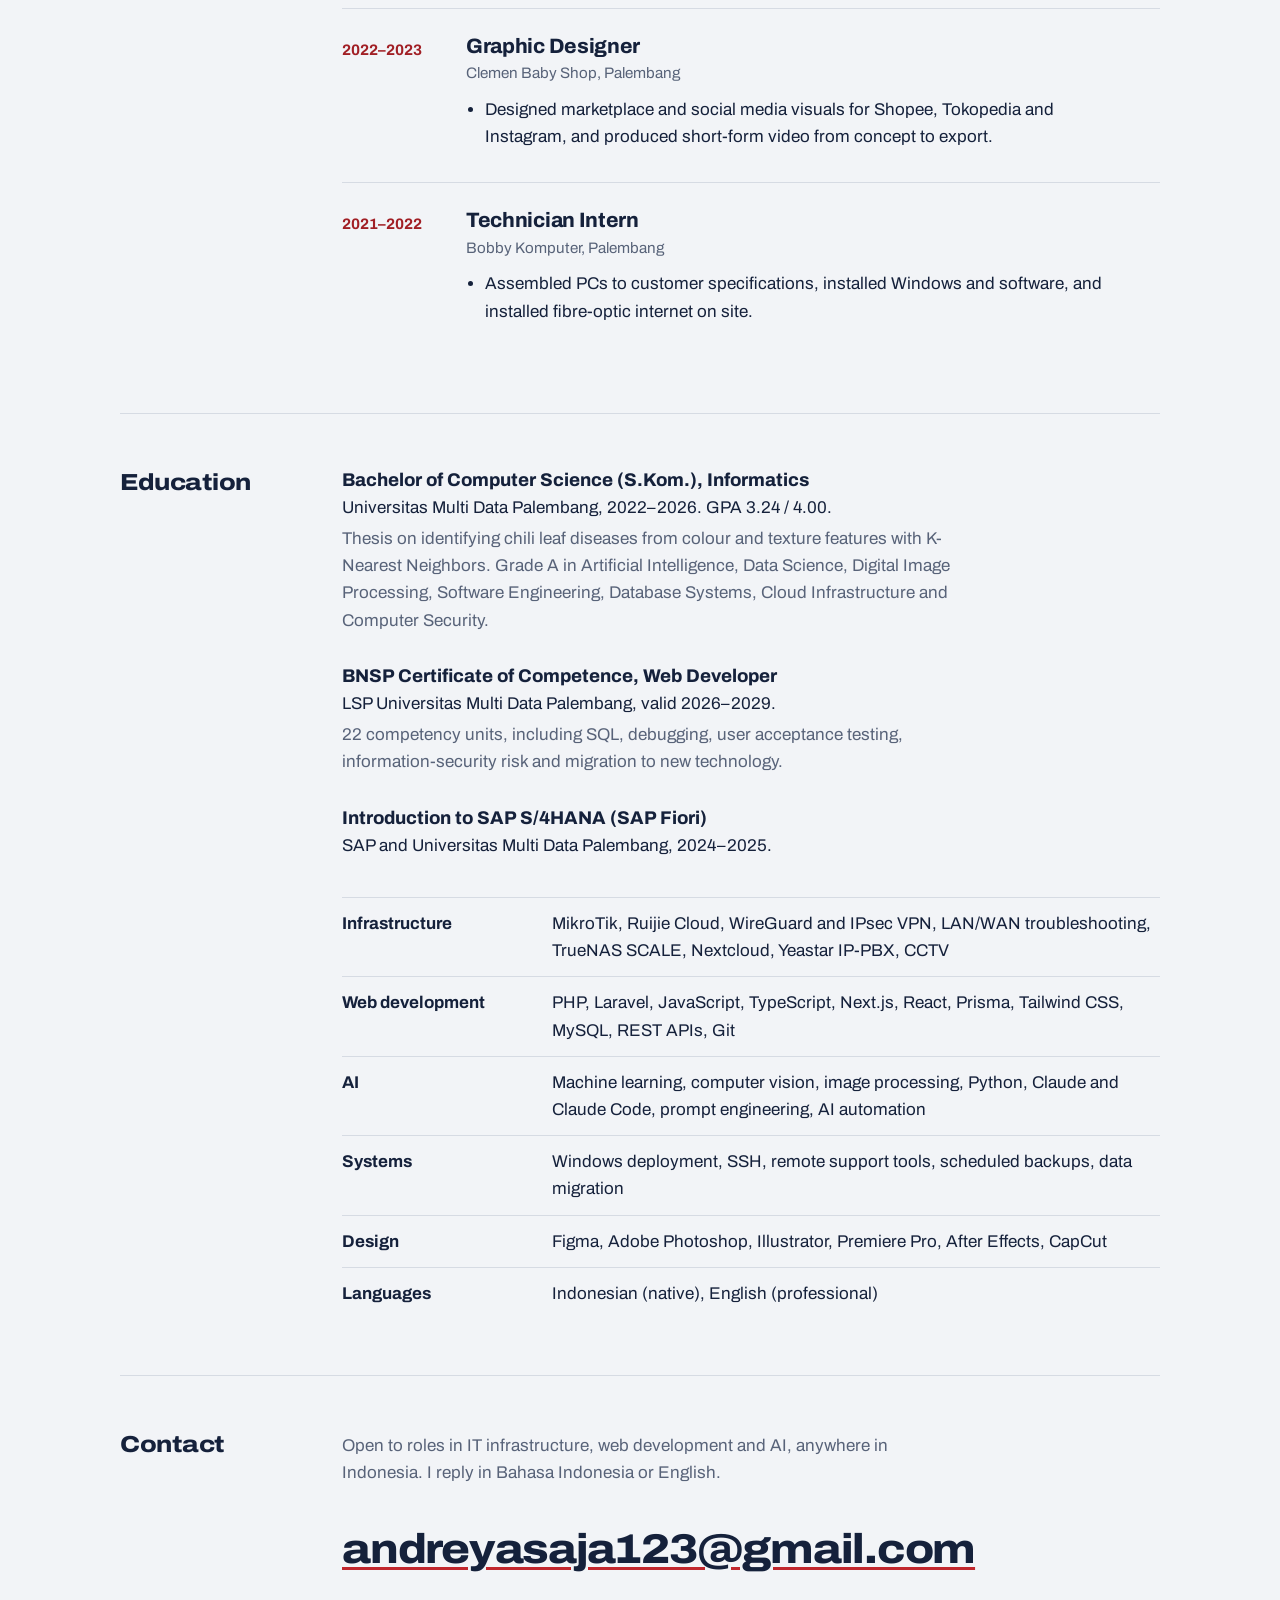
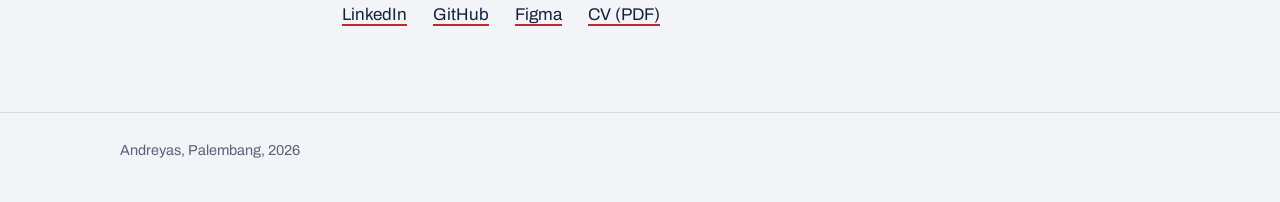
==== commit 49ae0278: "Redesign portfolio: smaller photo on mobile, project years, no live demos, plainer tech wording Co-A" ====
--- a/index.html
+++ b/index.html
@@ -3,349 +3,353 @@
 <head>
 <meta charset="utf-8">
 <meta name="viewport" content="width=device-width, initial-scale=1, viewport-fit=cover">
-<title>Andreyas · IT, Web &amp; AI</title>
-<meta name="description" content="Andreyas, S.Kom. Informatics graduate from Palembang with 3+ years running IT infrastructure, a BNSP Web Developer certificate and hands-on AI projects.">
-<meta property="og:title" content="Andreyas · IT, Web & AI">
-<meta property="og:description" content="Infrastructure, web development and applied AI. Live demos, CV and credentials.">
+<title>Andreyas | IT, Web &amp; AI</title>
+<meta name="description" content="Andreyas, S.Kom. Informatics graduate from Palembang with 3+ years running company IT, a BNSP Web Developer certificate and applied AI projects.">
+<meta property="og:title" content="Andreyas | IT, Web & AI">
+<meta property="og:description" content="IT infrastructure, web development and applied AI. Projects, experience and CV.">
 <meta property="og:image" content="assets/andreyas.jpg">
-<link rel="icon" href="data:image/svg+xml,%3Csvg xmlns='http://www.w3.org/2000/svg' viewBox='0 0 32 32'%3E%3Crect width='32' height='32' rx='7' fill='%231F6F78'/%3E%3Ctext x='16' y='22' text-anchor='middle' font-family='Arial' font-weight='700' font-size='17' fill='white'%3EA%3C/text%3E%3C/svg%3E">
+<meta name="theme-color" content="#F2F4F7">
+<link rel="icon" href="data:image/svg+xml,%3Csvg xmlns='http://www.w3.org/2000/svg' viewBox='0 0 32 32'%3E%3Crect width='32' height='32' rx='6' fill='%23C1272D'/%3E%3Ctext x='16' y='22.5' text-anchor='middle' font-family='Arial' font-weight='800' font-size='18' fill='white'%3EA%3C/text%3E%3C/svg%3E">
 <link rel="preconnect" href="https://fonts.googleapis.com">
 <link rel="preconnect" href="https://fonts.gstatic.com" crossorigin>
-<link href="https://fonts.googleapis.com/css2?family=Schibsted+Grotesk:wght@400;500;600;700;800;900&display=swap" rel="stylesheet">
-<link rel="stylesheet" href="assets/site.css">
+<link href="https://fonts.googleapis.com/css2?family=Archivo:ital,wdth,wght@0,62..125,100..900;1,100,400&display=swap" rel="stylesheet">
 <style>
-  .nav { position: sticky; top: env(safe-area-inset-top, 0px); z-index: 10; background: color-mix(in srgb, var(--paper) 88%, transparent); backdrop-filter: blur(8px); border-bottom: 1px solid var(--line); }
-  .nav .in { max-width: 1120px; margin: 0 auto; padding-block: 12px; padding-left: max(16px, env(safe-area-inset-left, 0px)); padding-right: max(16px, env(safe-area-inset-right, 0px)); display: flex; align-items: center; gap: 20px; }
-  .nav .name { font-weight: 800; text-decoration: none; color: var(--ink); margin-right: auto; }
-  .nav a.l { color: var(--muted); text-decoration: none; font-weight: 500; font-size: .95rem; }
-  .nav a.l:hover { color: var(--ink); }
-  @media (max-width: 640px) { .nav a.l { display: none; } }
-  .page { max-width: 1120px; margin: 0 auto; padding-left: max(16px, env(safe-area-inset-left, 0px)); padding-right: max(16px, env(safe-area-inset-right, 0px)); }
-  section { padding: 56px 0; border-bottom: 1px solid var(--line); }
-  section:last-of-type { border-bottom: 0; }
-  section > h2 { font-size: clamp(1.5rem, 3vw, 2rem); margin-bottom: 8px; }
-  .lede { color: var(--muted); max-width: 62ch; margin-bottom: 28px; }
-
-  /* hero */
-  .hero { display: grid; grid-template-columns: 300px minmax(0, 1fr); gap: 48px; align-items: start; padding: 56px 0 48px; }
-  @media (max-width: 820px) { .hero { grid-template-columns: 1fr; gap: 24px; } .hero .photo { max-width: 220px; } }
-  .photo { position: relative; }
-  .photo img { width: 100%; aspect-ratio: 4 / 5; object-fit: cover; border-radius: var(--radius-lg); display: block; background: var(--surface); }
-  .photo figcaption { font-size: .85rem; color: var(--muted); margin-top: 10px; }
-  .hero h1 { font-size: clamp(3rem, 9vw, 6.2rem); font-weight: 900; letter-spacing: -0.045em; line-height: .92; margin-bottom: 18px; }
-  .pitch { font-size: clamp(1.1rem, 2vw, 1.35rem); line-height: 1.45; max-width: 46ch; margin-bottom: 26px; min-height: 3.5em; }
-  .roles { display: inline-flex; flex-wrap: wrap; gap: 4px; padding: 4px; border-radius: 12px; background: var(--surface); border: 1px solid var(--line); margin-bottom: 8px; }
-  .roles button { font: inherit; font-weight: 600; font-size: .95rem; padding: 9px 14px; border: 0; border-radius: 9px; background: transparent; color: var(--muted); cursor: pointer; }
-  .roles button:hover { color: var(--ink); }
-  .roles button[aria-pressed="true"] { background: var(--teal); color: var(--surface); }
-  .roles-hint { font-size: .85rem; color: var(--muted); margin-bottom: 22px; }
-  .hl { list-style: none; padding: 0; margin: 0 0 26px; display: grid; gap: 10px; max-width: 60ch; }
-  .hl li { padding-left: 22px; position: relative; }
-  .hl li::before { content: ""; position: absolute; left: 0; top: .55em; width: 10px; height: 10px; border-radius: 3px; background: var(--gold); transform: rotate(45deg); }
-  .cta { display: flex; flex-wrap: wrap; gap: 10px; align-items: center; }
-  .cta .btn { text-decoration: none; display: inline-block; }
-  .fade { transition: opacity .25s ease; }
-  .fade.out { opacity: 0; }
-
-  /* projects */
-  .proj { display: grid; grid-template-columns: minmax(0, 1fr) 260px; gap: 28px; padding: 26px 0; border-top: 1px solid var(--line); }
-  .proj:first-child { border-top: 0; padding-top: 0; }
-  @media (max-width: 760px) { .proj { grid-template-columns: 1fr; gap: 12px; } }
-  .proj h3 { font-size: 1.35rem; margin-bottom: 6px; }
-  .proj .kind { font-size: .85rem; color: var(--muted); margin-bottom: 10px; }
-  .proj p { max-width: 64ch; }
-  .proj .tags { display: flex; flex-wrap: wrap; gap: 6px; margin: 10px 0 14px; }
-  .proj .links { display: flex; flex-wrap: wrap; gap: 8px; }
-  .proj .links a { text-decoration: none; }
-  .proof { background: var(--surface); border: 1px solid var(--line); border-radius: var(--radius); padding: 14px 16px; align-self: start; }
-  .proof .n { font-size: 1.6rem; font-weight: 800; letter-spacing: -0.02em; line-height: 1.1; color: var(--teal); }
-  .proof .d { font-size: .88rem; color: var(--muted); margin-top: 4px; }
-  .rel { display: inline-block; font-size: .8rem; font-weight: 600; color: var(--gold); margin-left: 8px; vertical-align: 2px; }
-
-  /* experience timeline (a real sequence) */
-  .tl { position: relative; margin: 0; padding: 0 0 0 28px; list-style: none; }
-  .tl::before { content: ""; position: absolute; left: 6px; top: 6px; bottom: 6px; width: 2px; background: var(--line); }
-  .tl li { position: relative; padding-bottom: 30px; }
-  .tl li::before { content: ""; position: absolute; left: -28px; top: 6px; width: 14px; height: 14px; border-radius: 50%; background: var(--paper); border: 3px solid var(--teal); }
-  .tl li:first-child::before { background: var(--teal); }
-  .tl .when { font-size: .9rem; color: var(--muted); }
-  .tl h3 { margin: 2px 0 2px; font-size: 1.15rem; }
-  .tl .org { font-weight: 500; margin-bottom: 8px; }
-  .tl ul { margin: 0; padding-left: 1.1em; max-width: 70ch; }
-  .tl ul li { padding: 0 0 4px; }
-  .tl ul li::before { display: none; }
-
-  .two { display: grid; grid-template-columns: 1fr 1fr; gap: 20px; }
-  @media (max-width: 760px) { .two { grid-template-columns: 1fr; } }
-  .cred h3 { font-size: 1.05rem; margin-bottom: 4px; }
-  .cred p { margin: 0 0 4px; font-size: .95rem; }
-  .skills { display: grid; gap: 14px; max-width: 80ch; }
-  .skills div { display: grid; grid-template-columns: 220px 1fr; gap: 12px; padding-bottom: 14px; border-bottom: 1px solid var(--line); }
-  .skills div:last-child { border-bottom: 0; }
-  .skills strong { font-weight: 600; }
-  @media (max-width: 640px) { .skills div { grid-template-columns: 1fr; gap: 2px; } }
-
-  .contact { display: grid; grid-template-columns: minmax(0, 1fr) auto; gap: 24px; align-items: end; }
-  @media (max-width: 760px) { .contact { grid-template-columns: 1fr; } }
-  .contact .big { font-size: clamp(1.4rem, 3.4vw, 2.3rem); font-weight: 800; letter-spacing: -0.02em; text-decoration: none; color: var(--ink); word-break: break-word; }
-  .contact .big:hover { color: var(--teal); }
-  .cvs { display: grid; gap: 6px; }
-  footer { padding: 28px 0 40px; color: var(--muted); font-size: .85rem; }
+:root {
+  --paper: #F2F4F7;
+  --card: #FFFFFF;
+  --ink: #15213B;
+  --muted: #586379;
+  --line: #D6DBE3;
+  --red: #C1272D;
+  --red-ink: #A11F25;
+  --strap: #C1272D;
+  color-scheme: light;
+}
+@media (prefers-color-scheme: dark) {
+  :root:not([data-theme="light"]) {
+    --paper: #111A2B; --card: #1A2539; --ink: #E7EBF2; --muted: #9AA6BA; --line: #2B374D;
+    --red: #EF5B5F; --red-ink: #F27A7D; --strap: #B7262C; color-scheme: dark;
+  }
+}
+:root[data-theme="dark"] {
+  --paper: #111A2B; --card: #1A2539; --ink: #E7EBF2; --muted: #9AA6BA; --line: #2B374D;
+  --red: #EF5B5F; --red-ink: #F27A7D; --strap: #B7262C; color-scheme: dark;
+}
+
+* { box-sizing: border-box; }
+html { -webkit-text-size-adjust: 100%; scroll-behavior: smooth; }
+body {
+  margin: 0; background: var(--paper); color: var(--ink);
+  font-family: "Archivo", system-ui, sans-serif; font-size: 1.0625rem; line-height: 1.6;
+  font-variation-settings: "wdth" 100;
+}
+a { color: inherit; text-decoration-color: var(--red); text-decoration-thickness: 2px; text-underline-offset: 4px; }
+a:hover { color: var(--red-ink); }
+:focus-visible { outline: 3px solid var(--red); outline-offset: 3px; border-radius: 3px; }
+h1, h2, h3 { margin: 0; line-height: 1.1; }
+p { margin: 0 0 1em; }
+
+.wrap { max-width: 1080px; margin: 0 auto; padding-left: max(20px, env(safe-area-inset-left)); padding-right: max(20px, env(safe-area-inset-right)); }
+
+/* top bar */
+.top { border-bottom: 1px solid var(--line); }
+.top .wrap { display: flex; align-items: center; gap: 22px; height: 60px; }
+.top .me { font-weight: 800; font-variation-settings: "wdth" 125; text-decoration: none; margin-right: auto; letter-spacing: -0.01em; }
+.top nav a { text-decoration: none; color: var(--muted); font-size: .95rem; }
+.top nav a:hover { color: var(--ink); }
+.top nav { display: flex; gap: 22px; }
+@media (max-width: 680px) { .top nav { display: none; } }
+
+/* hero */
+.hero { display: grid; grid-template-columns: minmax(0, 1fr) 300px; gap: 56px; align-items: start; padding: 64px 0 72px; }
+.hero h1 {
+  font-size: clamp(2.3rem, 6vw, 4.4rem); font-weight: 800; letter-spacing: -0.035em; line-height: 1.02;
+  font-variation-settings: "wdth" 118; max-width: 15ch; margin-bottom: 26px;
+}
+.hero .intro { font-size: 1.15rem; color: var(--muted); max-width: 52ch; margin-bottom: 30px; }
+.hero .intro strong { color: var(--ink); font-weight: 600; }
+.actions { display: flex; flex-wrap: wrap; gap: 12px; }
+.button {
+  display: inline-block; text-decoration: none; font-weight: 700; font-size: 1rem;
+  padding: 13px 20px; border-radius: 6px; border: 2px solid var(--ink); color: var(--ink);
+}
+.button.solid { background: var(--ink); color: var(--paper); }
+.button:hover { border-color: var(--red); color: var(--red-ink); }
+.button.solid:hover { background: var(--red); border-color: var(--red); color: #fff; }
+
+/* the badge: the one loud thing on the page */
+.badge-hang { position: relative; padding-top: 70px; justify-self: center; width: 100%; max-width: 300px; }
+.strap {
+  position: absolute; top: -64px; left: 50%; width: 34px; height: 140px; transform: translateX(-50%);
+  background: repeating-linear-gradient(180deg, var(--strap) 0 14px, color-mix(in srgb, var(--strap) 85%, #000) 14px 16px);
+  border-radius: 0 0 4px 4px;
+}
+.clip { position: absolute; top: 58px; left: 50%; width: 54px; height: 22px; transform: translateX(-50%); background: linear-gradient(#C9CED6, #9AA2AE); border-radius: 5px; z-index: 2; }
+.badge {
+  position: relative; background: var(--card); border-radius: 14px; padding: 30px 24px 22px;
+  border: 1px solid var(--line); box-shadow: 0 1px 0 var(--line), 0 18px 40px -22px rgba(21, 33, 59, .45);
+  transform: rotate(-2.5deg); transform-origin: 50% -40px;
+}
+.badge::before { content: ""; position: absolute; top: 12px; left: 50%; width: 46px; height: 8px; transform: translateX(-50%); border-radius: 4px; background: var(--paper); border: 1px solid var(--line); }
+.badge .org { font-size: .78rem; color: var(--muted); text-align: center; margin: 6px 0 16px; }
+.badge img { display: block; width: 132px; height: 165px; object-fit: cover; border-radius: 8px; margin: 0 auto 16px; background: var(--paper); }
+.badge .nm { font-size: 1.55rem; font-weight: 800; letter-spacing: -0.02em; text-align: center; font-variation-settings: "wdth" 120; }
+.badge .rl { text-align: center; color: var(--muted); font-size: .95rem; margin: 4px 0 16px; }
+.badge .access { border-top: 1px dashed var(--line); padding-top: 14px; }
+.badge .access p { font-size: .8rem; color: var(--muted); margin: 0 0 8px; text-align: center; }
+.badge ul { list-style: none; margin: 0; padding: 0; display: flex; flex-wrap: wrap; justify-content: center; gap: 6px; }
+.badge li { font-size: .82rem; font-weight: 600; padding: 3px 9px; border-radius: 4px; background: color-mix(in srgb, var(--red) 10%, transparent); color: var(--red-ink); }
+@media (prefers-reduced-motion: no-preference) {
+  .badge { animation: swing 1.6s cubic-bezier(.25,.9,.3,1) both; }
+  @keyframes swing { 0% { transform: rotate(9deg); } 45% { transform: rotate(-5deg); } 75% { transform: rotate(-1.5deg); } 100% { transform: rotate(-2.5deg); } }
+}
+
+@media (max-width: 820px) {
+  .hero { grid-template-columns: 1fr; gap: 28px; padding: 28px 0 48px; }
+  .badge-hang { order: -1; padding-top: 0; max-width: none; }
+  .strap, .clip, .badge::before { display: none; }
+  .badge { transform: none; animation: none; display: grid; grid-template-columns: 76px minmax(0, 1fr); gap: 4px 16px; align-items: center; padding: 14px; text-align: left; }
+  .badge img { width: 76px; height: 95px; margin: 0; grid-column: 1; grid-row: 1 / span 4; }
+  .badge > :not(img) { grid-column: 2; }
+  .badge .org, .badge .nm, .badge .rl { text-align: left; margin: 0; }
+  .badge .org { font-size: .75rem; }
+  .badge .nm { font-size: 1.25rem; }
+  .badge .rl { font-size: .88rem; line-height: 1.35; }
+  .badge .access { border: 0; padding: 0; }
+  .badge .access p { display: none; }
+  .badge ul { justify-content: flex-start; }
+  .badge li { font-size: .75rem; padding: 2px 7px; }
+}
+
+/* sections: heading in a left column, content on the right */
+.sec { display: grid; grid-template-columns: 190px minmax(0, 1fr); gap: 32px; padding: 56px 0; border-top: 1px solid var(--line); }
+.sec > h2 { font-size: 1.45rem; font-weight: 800; letter-spacing: -0.02em; font-variation-settings: "wdth" 115; position: sticky; top: 24px; align-self: start; }
+.sec .note { color: var(--muted); max-width: 60ch; margin-bottom: 30px; }
+@media (max-width: 820px) { .sec { grid-template-columns: 1fr; gap: 16px; padding: 44px 0; } .sec > h2 { position: static; } }
+
+/* rows with a year or date in a narrow column */
+.row { display: grid; grid-template-columns: 104px minmax(0, 1fr); gap: 20px; padding: 26px 0; border-bottom: 1px solid var(--line); }
+.row:first-of-type { padding-top: 0; }
+.row:last-child { border-bottom: 0; }
+.row .when { font-weight: 700; color: var(--red-ink); font-variant-numeric: tabular-nums; font-size: .95rem; padding-top: 3px; }
+.row h3 { font-size: 1.3rem; font-weight: 750; letter-spacing: -0.015em; margin-bottom: 4px; }
+.row .sub { color: var(--muted); font-size: .95rem; margin-bottom: 10px; }
+.row p { max-width: 64ch; }
+.row ul { margin: 0; padding-left: 1.1em; max-width: 66ch; }
+.row ul li { margin-bottom: 6px; }
+.stack { font-size: .92rem; color: var(--muted); margin: 0; }
+.stack b { color: var(--ink); font-weight: 600; }
+@media (max-width: 560px) { .row { grid-template-columns: 1fr; gap: 4px; } }
+
+.creds { display: grid; gap: 28px; }
+.creds h3 { font-size: 1.15rem; font-weight: 750; margin-bottom: 4px; }
+.creds p { margin: 0 0 4px; max-width: 64ch; }
+.creds .muted { color: var(--muted); }
+
+.skills { margin: 34px 0 0; display: grid; grid-template-columns: 210px minmax(0, 1fr); gap: 0; }
+.skills dt, .skills dd { padding: 12px 0; border-top: 1px solid var(--line); margin: 0; }
+.skills dt { font-weight: 700; padding-right: 16px; }
+@media (max-width: 560px) { .skills { grid-template-columns: 1fr; } .skills dd { border-top: 0; padding-top: 0; } }
+
+.mail { display: inline-block; font-size: clamp(1.3rem, 4.4vw, 2.6rem); font-weight: 800; letter-spacing: -0.03em; font-variation-settings: "wdth" 112; word-break: break-word; margin-bottom: 18px; text-decoration-thickness: 3px; }
+.links { display: flex; flex-wrap: wrap; gap: 10px 26px; margin-bottom: 28px; }
+footer { border-top: 1px solid var(--line); padding: 26px 0 40px; color: var(--muted); font-size: .9rem; }
 </style>
 </head>
 <body>
-<nav class="nav" aria-label="Main">
-  <div class="in">
-    <a class="name" href="#top">Andreyas</a>
-    <a class="l" href="#work">Work</a>
-    <a class="l" href="#experience">Experience</a>
-    <a class="l" href="#credentials">Credentials</a>
-    <a class="btn" href="#contact" style="text-decoration:none;padding:7px 12px">Contact</a>
+<header class="top">
+  <div class="wrap">
+    <a class="me" href="#">Andreyas</a>
+    <nav aria-label="Sections">
+      <a href="#work">Projects</a>
+      <a href="#experience">Experience</a>
+      <a href="#education">Education</a>
+      <a href="#contact">Contact</a>
+    </nav>
   </div>
-</nav>
-
-<main class="page" id="top">
-  <header class="hero">
-    <figure class="photo" style="margin:0">
-      <img src="assets/andreyas.jpg" alt="Portrait of Andreyas in a black suit" width="640" height="800">
-      <figcaption>Palembang, Indonesia</figcaption>
-    </figure>
-    <div>
-      <h1>Andreyas</h1>
-      <p class="pitch fade" id="pitch">I keep a company's network, servers and backups running, and I build the software and AI tools that make that work easier.</p>
-      <div class="roles" role="group" aria-label="Show what is most relevant for the role you are hiring for" id="roles">
-        <button type="button" data-role="web">Web development</button>
-        <button type="button" data-role="infra">IT infrastructure</button>
-        <button type="button" data-role="ai">AI &amp; data</button>
-        <button type="button" data-role="risk">IT risk &amp; banking</button>
+</header>
+
+<main class="wrap">
+  <section class="hero">
+    <div>
+      <h1>I keep the network running and build the web and AI tools around it.</h1>
+      <p class="intro"><strong>Andreyas, S.Kom.</strong> Informatics graduate from Palembang. For more than three years I have been the person in charge of a company's IT, from MikroTik networks and site-to-site VPN to the backup server. I am also a BNSP-certified web developer and I build practical AI applications.</p>
+      <div class="actions">
+        <a class="button solid" href="cv/Andreyas_CV.pdf" download>Download CV</a>
+        <a class="button" href="https://mail.google.com/mail/?view=cm&amp;fs=1&amp;to=andreyasaja123@gmail.com" target="_blank" rel="noopener">Email me</a>
       </div>
-      <p class="roles-hint" id="rolesHint">Hiring for one of these? Pick it and the page puts the most relevant work first.</p>
-      <ul class="hl fade" id="highlights"></ul>
-      <div class="cta">
-        <a class="btn" id="cvBtn" href="cv/Andreyas_CV.pdf" download>Download CV</a>
-        <a class="btn ghost" href="https://mail.google.com/mail/?view=cm&amp;fs=1&amp;to=andreyasaja123@gmail.com" target="_blank" rel="noopener">Email me</a>
+    </div>
+    <div class="badge-hang" aria-label="Profile card">
+      <span class="strap" aria-hidden="true"></span>
+      <span class="clip" aria-hidden="true"></span>
+      <div class="badge">
+        <p class="org">Palembang, Indonesia</p>
+        <img src="assets/andreyas.jpg" alt="Andreyas in a black suit" width="640" height="800">
+        <div class="nm">Andreyas</div>
+        <div class="rl">IT Support &amp; Infrastructure, Web Developer, Applied AI</div>
+        <div class="access">
+          <p>Works on</p>
+          <ul>
+            <li>Network</li><li>Servers</li><li>Web</li><li>AI</li>
+          </ul>
+        </div>
       </div>
     </div>
-  </header>
-
-  <section id="work" aria-labelledby="work-h">
-    <h2 id="work-h">Work</h2>
-    <p class="lede">Three recent AI and infrastructure projects, followed by earlier work from university and my field practicum.</p>
-    <div id="projects"></div>
-  </section>
-
-  <section id="experience" aria-labelledby="exp-h">
+  </section>
+
+  <section class="sec" id="work" aria-labelledby="work-h">
+    <h2 id="work-h">Projects</h2>
+    <div>
+      <article class="row">
+        <div class="when">2026</div>
+        <div>
+          <h3>CabaiScan</h3>
+          <div class="sub">AI image recognition for chili leaf diseases</div>
+          <p>A web app that looks at a photo of a chili leaf and tells you which disease it most likely has. It is built on the method from my thesis: the app reads the colour and texture of the leaf and compares it with labelled examples using K-Nearest Neighbors, then shows which examples the answer was based on.</p>
+          <p class="stack"><b>Built with</b> JavaScript, HTML5 Canvas, computer vision, machine learning</p>
+        </div>
+      </article>
+      <article class="row">
+        <div class="when">2026</div>
+        <div>
+          <h3>TanyaIT</h3>
+          <div class="sub">AI helpdesk assistant for office IT problems</div>
+          <p>Staff describe a problem in everyday Indonesian, such as "internet lemot" or "printer ngadat". TanyaIT sorts the ticket into a category and priority, finds the matching fix from a knowledge base of common problems and drafts a reply the IT team can send. When IT corrects a ticket, the assistant learns from it. It grew out of the requests I handle every day at work.</p>
+          <p class="stack"><b>Built with</b> JavaScript, HTML, CSS, machine learning, text classification, browser storage</p>
+        </div>
+      </article>
+      <article class="row">
+        <div class="when">2026</div>
+        <div>
+          <h3>BackupWatch</h3>
+          <div class="sub">Web dashboard that spots failing backups</div>
+          <p>Upload a backup log and the dashboard charts every run and flags the ones that need attention: failed or missed jobs, backups that suddenly shrink, unusually long runs and patterns that look like ransomware. Each warning explains in plain language what happened and what to check. It is modelled on the TrueNAS SCALE backups I run in production.</p>
+          <p class="stack"><b>Built with</b> JavaScript, HTML, CSS, data visualization, anomaly detection, CSV import</p>
+        </div>
+      </article>
+      <article class="row">
+        <div class="when">2025–2026</div>
+        <div>
+          <h3>Kopi Sriwijaya</h3>
+          <div class="sub">Coffee SME marketplace, field practicum with the provincial SME office</div>
+          <p>Connects South Sumatra coffee producers (UMKM) with buyers. Buyers find producers on an interactive map and order through a pre-filled WhatsApp message that is also saved as an order. Producers and admins get dashboards, revenue charts, safe stock updates, bulk CSV import and PDF, Excel and CSV reports. I built it in Laravel 12 first, then rebuilt it in Next.js with TypeScript and Prisma.</p>
+          <p class="stack"><b>Built with</b> Laravel 12, PHP, MySQL, Next.js, TypeScript, Prisma, NextAuth, Leaflet, Recharts</p>
+        </div>
+      </article>
+      <article class="row">
+        <div class="when">2026</div>
+        <div>
+          <h3>AI content production pipeline</h3>
+          <div class="sub">Personal project</div>
+          <p>A repeatable workflow that turns source material into finished short videos by chaining AI tools for the script, voice-over and visuals, with fixed rules for length, opening hook and pacing so every video comes out consistent.</p>
+          <p class="stack"><b>Built with</b> Claude, ElevenLabs, Edge-TTS, AI video generation, CapCut</p>
+        </div>
+      </article>
+      <article class="row">
+        <div class="when">2024</div>
+        <div>
+          <h3>Library management system</h3>
+          <div class="sub">University project</div>
+          <p>Books, members and loans built from scratch, with database rules that keep stock and loan records consistent.</p>
+          <p class="stack"><b>Built with</b> PHP, MySQL, HTML, CSS</p>
+        </div>
+      </article>
+      <article class="row">
+        <div class="when">2024</div>
+        <div>
+          <h3>UI/UX case studies</h3>
+          <div class="sub">University coursework</div>
+          <p>User flows and interactive prototypes for a Human-Computer Interaction project and a Software Engineering final exam, reviewed against usability heuristics and contrast guidelines. <a href="https://www.figma.com/@andreyas3667" rel="noopener">See my Figma profile</a>.</p>
+          <p class="stack"><b>Built with</b> Figma</p>
+        </div>
+      </article>
+    </div>
+  </section>
+
+  <section class="sec" id="experience" aria-labelledby="exp-h">
     <h2 id="exp-h">Experience</h2>
-    <p class="lede">I started working while studying, so my degree and my job grew up together.</p>
-    <ol class="tl">
-      <li>
-        <div class="when">Jun 2023 to now</div>
-        <h3>IT Support Specialist, Person in Charge</h3>
-        <div class="org">PT Gajah Unggul Internasional, Palembang</div>
-        <ul>
-          <li>The designated owner of company-wide IT: infrastructure, network administration and day-to-day support for every department.</li>
-          <li>Deployed and run a TrueNAS SCALE server with scheduled company-wide backups, so business data no longer lives only on individual PCs.</li>
-          <li>Run MikroTik routers, managed switches, access points and Ruijie Cloud; set up WireGuard / IPsec site-to-site VPN between branches and Yeastar IP-PBX telephony.</li>
-          <li>Led data migration for a new business-system rollout, moving operational data across platforms without downtime or data loss.</li>
-          <li>Install and maintain hardware, software and CCTV, and triage concurrent tickets by business impact.</li>
-        </ul>
-      </li>
-      <li>
-        <div class="when">Sep 2022 to Mar 2023</div>
-        <h3>Graphic Designer</h3>
-        <div class="org">Clemen Baby Shop, Palembang</div>
-        <ul>
-          <li>Designed marketplace and social visuals for Shopee, Tokopedia and Instagram, and produced short-form video end to end.</li>
-          <li>This is where I learned visual hierarchy and typography, which I now use in interfaces and Figma prototypes.</li>
-        </ul>
-      </li>
-      <li>
-        <div class="when">Dec 2021 to Jan 2022</div>
-        <h3>Technician Intern</h3>
-        <div class="org">Bobby Komputer, Palembang</div>
-        <ul><li>Assembled PCs to customer specifications, installed operating systems and software, and carried out fibre-optic internet installations.</li></ul>
-      </li>
-    </ol>
-  </section>
-
-  <section id="credentials" aria-labelledby="cred-h">
-    <h2 id="cred-h">Education and credentials</h2>
-    <p class="lede">Originals of my diploma, transcript and certificates are available on request.</p>
-    <div class="two">
-      <div class="panel cred">
-        <h3>Bachelor of Computer Science (S.Kom.), Informatics</h3>
-        <p>Universitas Multi Data Palembang, Aug 2022 to Mar 2026</p>
-        <p>GPA 3.24 / 4.00, Very Satisfactory. Program accredited by LAM-INFOKOM.</p>
-        <p class="muted">Thesis: colour and texture feature extraction for chili leaf disease identification using K-Nearest Neighbors. CabaiScan above is a browser version of that method.</p>
-        <p class="muted">Grade A in Artificial Intelligence, Data Science, Digital Image Processing, Software Engineering, Database Systems II, Cloud Infrastructure and Computer Security.</p>
+    <div>
+      <article class="row">
+        <div class="when">2023–now</div>
+        <div>
+          <h3>IT Support Specialist, Person in Charge</h3>
+          <div class="sub">PT Gajah Unggul Internasional, Palembang</div>
+          <ul>
+            <li>Responsible for company-wide IT: infrastructure, network administration and daily support for every department.</li>
+            <li>Deployed and run a TrueNAS SCALE server with scheduled company-wide backups, so business data no longer lives only on individual PCs.</li>
+            <li>Manage MikroTik routers, managed switches, access points and Ruijie Cloud; set up WireGuard and IPsec VPN between branches and Yeastar IP-PBX telephony.</li>
+            <li>Led the data migration for a new business system without downtime or data loss.</li>
+            <li>Install and maintain hardware, software and CCTV, and handle user requests by business impact.</li>
+          </ul>
+        </div>
+      </article>
+      <article class="row">
+        <div class="when">2022–2023</div>
+        <div>
+          <h3>Graphic Designer</h3>
+          <div class="sub">Clemen Baby Shop, Palembang</div>
+          <ul>
+            <li>Designed marketplace and social media visuals for Shopee, Tokopedia and Instagram, and produced short-form video from concept to export.</li>
+          </ul>
+        </div>
+      </article>
+      <article class="row">
+        <div class="when">2021–2022</div>
+        <div>
+          <h3>Technician Intern</h3>
+          <div class="sub">Bobby Komputer, Palembang</div>
+          <ul>
+            <li>Assembled PCs to customer specifications, installed Windows and software, and installed fibre-optic internet on site.</li>
+          </ul>
+        </div>
+      </article>
+    </div>
+  </section>
+
+  <section class="sec" id="education" aria-labelledby="edu-h">
+    <h2 id="edu-h">Education</h2>
+    <div>
+      <div class="creds">
+        <div>
+          <h3>Bachelor of Computer Science (S.Kom.), Informatics</h3>
+          <p>Universitas Multi Data Palembang, 2022–2026. GPA 3.24 / 4.00.</p>
+          <p class="muted">Thesis on identifying chili leaf diseases from colour and texture features with K-Nearest Neighbors. Grade A in Artificial Intelligence, Data Science, Digital Image Processing, Software Engineering, Database Systems, Cloud Infrastructure and Computer Security.</p>
+        </div>
+        <div>
+          <h3>BNSP Certificate of Competence, Web Developer</h3>
+          <p>LSP Universitas Multi Data Palembang, valid 2026–2029.</p>
+          <p class="muted">22 competency units, including SQL, debugging, user acceptance testing, information-security risk and migration to new technology.</p>
+        </div>
+        <div>
+          <h3>Introduction to SAP S/4HANA (SAP Fiori)</h3>
+          <p>SAP and Universitas Multi Data Palembang, 2024–2025.</p>
+        </div>
       </div>
-      <div class="panel cred">
-        <h3>BNSP Certificate of Competence: Web Developer</h3>
-        <p>Issued through LSP Universitas Multi Data Palembang, Mar 2026. Valid until Mar 2029.</p>
-        <p class="muted">22 competency units, including SQL, debugging, user acceptance testing, information-security risk, migration to new technology and project scope and quality management.</p>
-        <h3 style="margin-top:16px">Introduction to SAP S/4HANA with Global Bike Inc. (SAP Fiori)</h3>
-        <p>SAP and Universitas Multi Data Palembang, Sep 2024 to Jan 2025</p>
-        <p class="muted">End-to-end ERP business processes in S/4HANA.</p>
+      <dl class="skills">
+        <dt>Infrastructure</dt><dd>MikroTik, Ruijie Cloud, WireGuard and IPsec VPN, LAN/WAN troubleshooting, TrueNAS SCALE, Nextcloud, Yeastar IP-PBX, CCTV</dd>
+        <dt>Web development</dt><dd>PHP, Laravel, JavaScript, TypeScript, Next.js, React, Prisma, Tailwind CSS, MySQL, REST APIs, Git</dd>
+        <dt>AI</dt><dd>Machine learning, computer vision, image processing, Python, Claude and Claude Code, prompt engineering, AI automation</dd>
+        <dt>Systems</dt><dd>Windows deployment, SSH, remote support tools, scheduled backups, data migration</dd>
+        <dt>Design</dt><dd>Figma, Adobe Photoshop, Illustrator, Premiere Pro, After Effects, CapCut</dd>
+        <dt>Languages</dt><dd>Indonesian (native), English (professional)</dd>
+      </dl>
+    </div>
+  </section>
+
+  <section class="sec" id="contact" aria-labelledby="contact-h">
+    <h2 id="contact-h">Contact</h2>
+    <div>
+      <p class="note">Open to roles in IT infrastructure, web development and AI, anywhere in Indonesia. I reply in Bahasa Indonesia or English.</p>
+      <a class="mail" href="https://mail.google.com/mail/?view=cm&amp;fs=1&amp;to=andreyasaja123@gmail.com" target="_blank" rel="noopener">andreyasaja123@gmail.com</a>
+      <div class="links">
+        <a href="https://www.linkedin.com/in/andreyas-b47ab3241/" rel="noopener">LinkedIn</a>
+        <a href="https://github.com/Andreyas3667" rel="noopener">GitHub</a>
+        <a href="https://www.figma.com/@andreyas3667" rel="noopener">Figma</a>
+        <a href="cv/Andreyas_CV.pdf" download>CV (PDF)</a>
       </div>
     </div>
-    <h3 style="margin-top:36px">Skills</h3>
-    <div class="skills" id="skills"></div>
-  </section>
-
-  <section id="contact" aria-labelledby="contact-h">
-    <h2 id="contact-h">Let's talk</h2>
-    <p class="lede">I usually reply within a day. Bahasa Indonesia and English are both fine.</p>
-    <div class="contact">
-      <div>
-        <a class="big" href="https://mail.google.com/mail/?view=cm&amp;fs=1&amp;to=andreyasaja123@gmail.com" target="_blank" rel="noopener">andreyasaja123@gmail.com</a>
-        <p style="margin-top:10px"><a href="https://github.com/Andreyas3667" rel="noopener">GitHub</a> · <a href="https://www.linkedin.com/in/andreyas-b47ab3241/" rel="noopener">LinkedIn</a></p>
-      </div>
-      <div class="cvs">
-        <a class="btn" href="cv/Andreyas_CV.pdf" download style="text-decoration:none">Download CV (PDF)</a>
-        <a href="https://www.linkedin.com/in/andreyas-b47ab3241/" rel="noopener">LinkedIn</a>
-        <a href="https://www.figma.com/@andreyas3667" rel="noopener">Figma profile</a>
-      </div>
-    </div>
   </section>
 </main>
-<footer class="page">Built and maintained by Andreyas. </footer>
-
-<script>
-(function () {
-  "use strict";
-  const ROLES = {
-    general: {
-      pitch: "I keep a company's network, servers and backups running, and I build the software and AI tools that make that work easier.",
-      hl: ["3+ years as the person in charge of a company's IT, from MikroTik networks and VPN to a TrueNAS backup server I deployed.",
-           "BNSP-certified Web Developer who builds with PHP, JavaScript and MySQL.",
-           "Thesis in computer vision with K-Nearest Neighbors, plus three AI tools I built and deployed."],
-      cv: "cv/Andreyas_CV.pdf",
-      order: ["cabai", "tanya", "backup", "kopi", "lib", "pipe", "uiux"],
-      skills: ["infra", "web", "ai", "admin", "design", "erp"],
-    },
-    web: {
-      pitch: "I build PHP, JavaScript and MySQL applications that hold up in production, because I'm also the one who keeps the servers running.",
-      hl: ["BNSP Certificate of Competence as a Web Developer, covering SQL, debugging, UAT and migration.",
-           "Built Kopi Sriwijaya, a three-role coffee SME marketplace, in Laravel and again in Next.js + TypeScript + Prisma.",
-           "Ship faster with Claude Code without skipping tests, security or the user's point of view."],
-      cv: "cv/Andreyas_CV.pdf",
-      order: ["kopi", "tanya", "cabai", "lib", "backup", "uiux", "pipe"],
-      skills: ["web", "design", "ai", "infra", "admin", "erp"],
-    },
-    infra: {
-      pitch: "For three years I've been the person who gets the call when the internet, the VPN or the file server goes down, and I fix the cause, not just the symptom.",
-      hl: ["Run MikroTik, Ruijie Cloud, managed switches, WireGuard / IPsec site-to-site VPN and Yeastar IP-PBX across branches.",
-           "Deployed a TrueNAS SCALE server for scheduled company-wide backups and led a data migration without data loss.",
-           "Write code to automate the boring parts: BackupWatch and TanyaIT came straight out of this job."],
-      cv: "cv/Andreyas_CV.pdf",
-      order: ["backup", "tanya", "kopi", "cabai", "lib", "pipe", "uiux"],
-      skills: ["infra", "admin", "web", "ai", "erp", "design"],
-    },
-    ai: {
-      pitch: "I turn machine-learning methods into tools people can actually use, starting with my thesis on identifying chili leaf diseases from photos.",
-      hl: ["Thesis: colour (HSV) and texture (GLCM) feature extraction with K-Nearest Neighbors for plant disease identification.",
-           "Built three deployed AI tools: in-browser image classification, a Naive Bayes + TF-IDF helpdesk assistant and robust anomaly detection.",
-           "Grade A in Artificial Intelligence, Data Science and Digital Image Processing, plus 3 years of production IT experience."],
-      cv: "cv/Andreyas_CV.pdf",
-      order: ["cabai", "tanya", "backup", "pipe", "kopi", "lib", "uiux"],
-      skills: ["ai", "web", "infra", "admin", "design", "erp"],
-    },
-    risk: {
-      pitch: "I know IT controls from the operator's side: who has access, whether the backup really works, and what happens when a migration goes wrong.",
-      hl: ["3+ years owning backup, access, network security and incident handling for a multi-branch company.",
-           "BNSP competency units in information-security risk, UAT and change impact, plus SAP S/4HANA exposure.",
-           "GPA 3.24, above the 3.00 minimum most bank development programmes and Big 4 graduate roles ask for."],
-      cv: "cv/Andreyas_CV.pdf",
-      order: ["backup", "tanya", "cabai", "kopi", "lib", "pipe", "uiux"],
-      skills: ["infra", "erp", "admin", "web", "ai", "design"],
-    },
-  };
-
-  const PROJECTS = {
-    cabai: { title: "CabaiScan", kind: "New · AI / computer vision · live demo", href: "projects/cabaiscan/",
-      body: "Identifies chili leaf conditions from a photo using the method from my thesis: HSV colour histograms and GLCM texture features, classified with K-Nearest Neighbors. It shows the leaf mask, every feature and the neighbours behind each prediction, and includes leave-one-out evaluation so you can compare colour, texture and combined features.",
-      tags: ["JavaScript", "Canvas API", "GLCM", "KNN", "Cross-validation"], proofN: "96–100%", proofD: "leave-one-out accuracy on the 56-leaf synthetic demo set. Real field photos will score lower; add your own to test." },
-    tanya: { title: "TanyaIT", kind: "New · AI / NLP for IT support · live demo", href: "projects/tanyait/",
-      body: "Reads helpdesk complaints written the way Indonesian office staff really write them, including slang like \"lemot\" and \"ngadat\". It predicts the category and priority with Naive Bayes plus business-impact rules, retrieves the fix from a 27-article knowledge base with TF-IDF and drafts the reply. Corrections retrain the model in place.",
-      tags: ["JavaScript", "Naive Bayes", "TF-IDF", "Indonesian NLP", "Local Storage"], proofN: "85%", proofD: "category accuracy in 5-fold cross-validation; priority within one level 93% of the time." },
-    backup: { title: "BackupWatch", kind: "New · anomaly detection for infrastructure · live demo", href: "projects/backupwatch/",
-      body: "Catches the backups that report \"success\" but are useless: sudden size drops after mass deletion, runs where most files changed (a ransomware sign), missed schedules and abnormal runtimes. Each alert explains why it fired and what to do next. Modelled on the TrueNAS SCALE routine I run at work.",
-      tags: ["JavaScript", "Robust z-score", "SVG charts", "CSV"], proofN: "10 / 10", proofD: "incidents injected into the 60-day sample log were flagged, with no false alarms at balanced sensitivity." },
-    kopi: { title: "Kopi Sriwijaya", kind: "Field practicum, 2025–2026 · full-stack web", href: null, repo: "https://github.com/Andreyas3667/kopi-sriwijaya",
-      body: "A marketplace connecting South Sumatra coffee SMEs (UMKM) with buyers, run by the provincial SME office. Buyers find producers on a Leaflet map and order through a pre-filled WhatsApp chat that is also saved as an order. Producers and admins get dashboards, revenue charts, stock that updates in atomic transactions, bulk CSV import and PDF, Excel and CSV reports. I built it first in Laravel 12, then rebuilt it in Next.js, TypeScript and Prisma.",
-      tags: ["Laravel 12", "Next.js", "TypeScript", "Prisma", "NextAuth", "Leaflet", "Recharts"], proofN: "3 roles", proofD: "buyer, UMKM and admin, each with its own dashboard, permissions and reports." },
-    lib: { title: "Library management information system", kind: "University project, 2024", href: null,
-      body: "Books, members and loans with full CRUD, built from scratch. Foreign keys and cascading rules keep inventory and loan records consistent: the same patterns behind CRM, inventory and point-of-sale systems.",
-      tags: ["PHP", "MySQL", "HTML", "CSS"], proofN: "3 tables", proofD: "with enforced relational integrity, authentication and session handling." },
-    pipe: { title: "AI content production pipeline", kind: "Personal project, 2026", href: null,
-      body: "A repeatable pipeline that turns source material into finished short-form videos by chaining AI tools for script, voice-over and visuals, with fixed rules for duration, hook and pacing so the output stays consistent.",
-      tags: ["Claude", "ElevenLabs / Edge-TTS", "AI video", "CapCut"], proofN: "End to end", proofD: "from raw source to exported video with minimal manual editing." },
-    uiux: { title: "UI/UX case studies", kind: "University coursework, 2024", href: null,
-      body: "Interface flows for a Human-Computer Interaction project and a Software Engineering final exam, from wireframes to interactive Figma prototypes, checked against Nielsen's heuristics and contrast guidelines.",
-      tags: ["Figma", "Prototyping", "Heuristic evaluation"], proofN: "2 prototypes", proofD: "high-fidelity, covering onboarding through key tasks.", repo: "https://www.figma.com/@andreyas3667", repoLabel: "Figma profile" },
-  };
-
-  const SKILLS = {
-    web: ["Web and programming", "PHP, Laravel, JavaScript, TypeScript, Next.js, React, Prisma, Tailwind CSS, MySQL / MariaDB, SQL, Kotlin, REST APIs, Leaflet / OpenStreetMap, WhatsApp API, Git"],
-    ai: ["AI and data", "K-Nearest Neighbors, Naive Bayes, colour and GLCM texture features, TF-IDF retrieval, anomaly detection, Python, Claude / Claude Code, prompt engineering"],
-    infra: ["Infrastructure and networking", "MikroTik (Winbox), Ruijie Cloud, WireGuard / IPsec VPN, LAN / WAN troubleshooting, TrueNAS SCALE, Nextcloud, Yeastar IP-PBX, CCTV / IP cameras"],
-    admin: ["Systems administration", "SSH (PuTTY), FileZilla, AnyDesk, Remote Desktop, scheduled backups, data migration, Windows deployment"],
-    erp: ["Enterprise and governance", "SAP S/4HANA (Fiori) fundamentals, user acceptance testing, information-security risk, change impact analysis"],
-    design: ["Design", "Figma, Adobe Photoshop, Illustrator, Premiere Pro, After Effects, Lightroom, CapCut"],
-  };
-
-  const esc = (s) => String(s).replace(/[&<>"']/g, (m) => ({ "&": "&amp;", "<": "&lt;", ">": "&gt;", '"': "&quot;", "'": "&#39;" }[m]));
-  const $ = (id) => document.getElementById(id);
-  const reduce = window.matchMedia("(prefers-reduced-motion: reduce)").matches;
-
-  function renderProjects(role) {
-    const r = ROLES[role];
-    $("projects").innerHTML = r.order.map((k, i) => {
-      const p = PROJECTS[k];
-      const rel = role !== "general" && i < 2 ? `<span class="rel">Most relevant</span>` : "";
-      return `<article class="proj">
-        <div>
-          <h3>${esc(p.title)}${rel}</h3>
-          <div class="kind">${esc(p.kind)}</div>
-          <p>${esc(p.body)}</p>
-          <div class="tags">${p.tags.map((t) => `<span class="tag">${esc(t)}</span>`).join("")}</div>
-        </div>
-        <aside class="proof"><div class="n">${esc(p.proofN)}</div><div class="d">${esc(p.proofD)}</div></aside>
-      </article>`;
-    }).join("");
-  }
-
-  function renderSkills(role) {
-    $("skills").innerHTML = ROLES[role].skills.map((k) => `<div><strong>${esc(SKILLS[k][0])}</strong><span>${esc(SKILLS[k][1])}</span></div>`).join("");
-  }
-
-  function setRole(role, push) {
-    if (!ROLES[role]) role = "general";
-    const r = ROLES[role];
-    document.querySelectorAll("#roles button").forEach((b) => b.setAttribute("aria-pressed", String(b.dataset.role === role)));
-    const swap = () => {
-      $("pitch").textContent = r.pitch;
-      $("highlights").innerHTML = r.hl.map((h) => `<li>${esc(h)}</li>`).join("");
-      $("pitch").classList.remove("out"); $("highlights").classList.remove("out");
-    };
-    if (reduce || !push) swap();
-    else { $("pitch").classList.add("out"); $("highlights").classList.add("out"); setTimeout(swap, 180); }
-    $("cvBtn").href = r.cv;
-    $("rolesHint").textContent = role === "general" ? "Hiring for one of these? Pick it and the page puts the most relevant work first." : "Showing the most relevant work first. Pick the same role again to see everything evenly.";
-    renderProjects(role); renderSkills(role);
-    if (push) {
-      const url = new URL(location.href);
-      if (role === "general") url.searchParams.delete("for"); else url.searchParams.set("for", role);
-      history.replaceState(null, "", url);
-    }
-  }
-
-  $("roles").addEventListener("click", (e) => {
-    const b = e.target.closest("button"); if (!b) return;
-    setRole(b.getAttribute("aria-pressed") === "true" ? "general" : b.dataset.role, true);
-  });
-  setRole(new URL(location.href).searchParams.get("for") || "general", false);
-})();
-</script>
+<footer><div class="wrap">Andreyas, Palembang, 2026</div></footer>
 </body>
 </html>
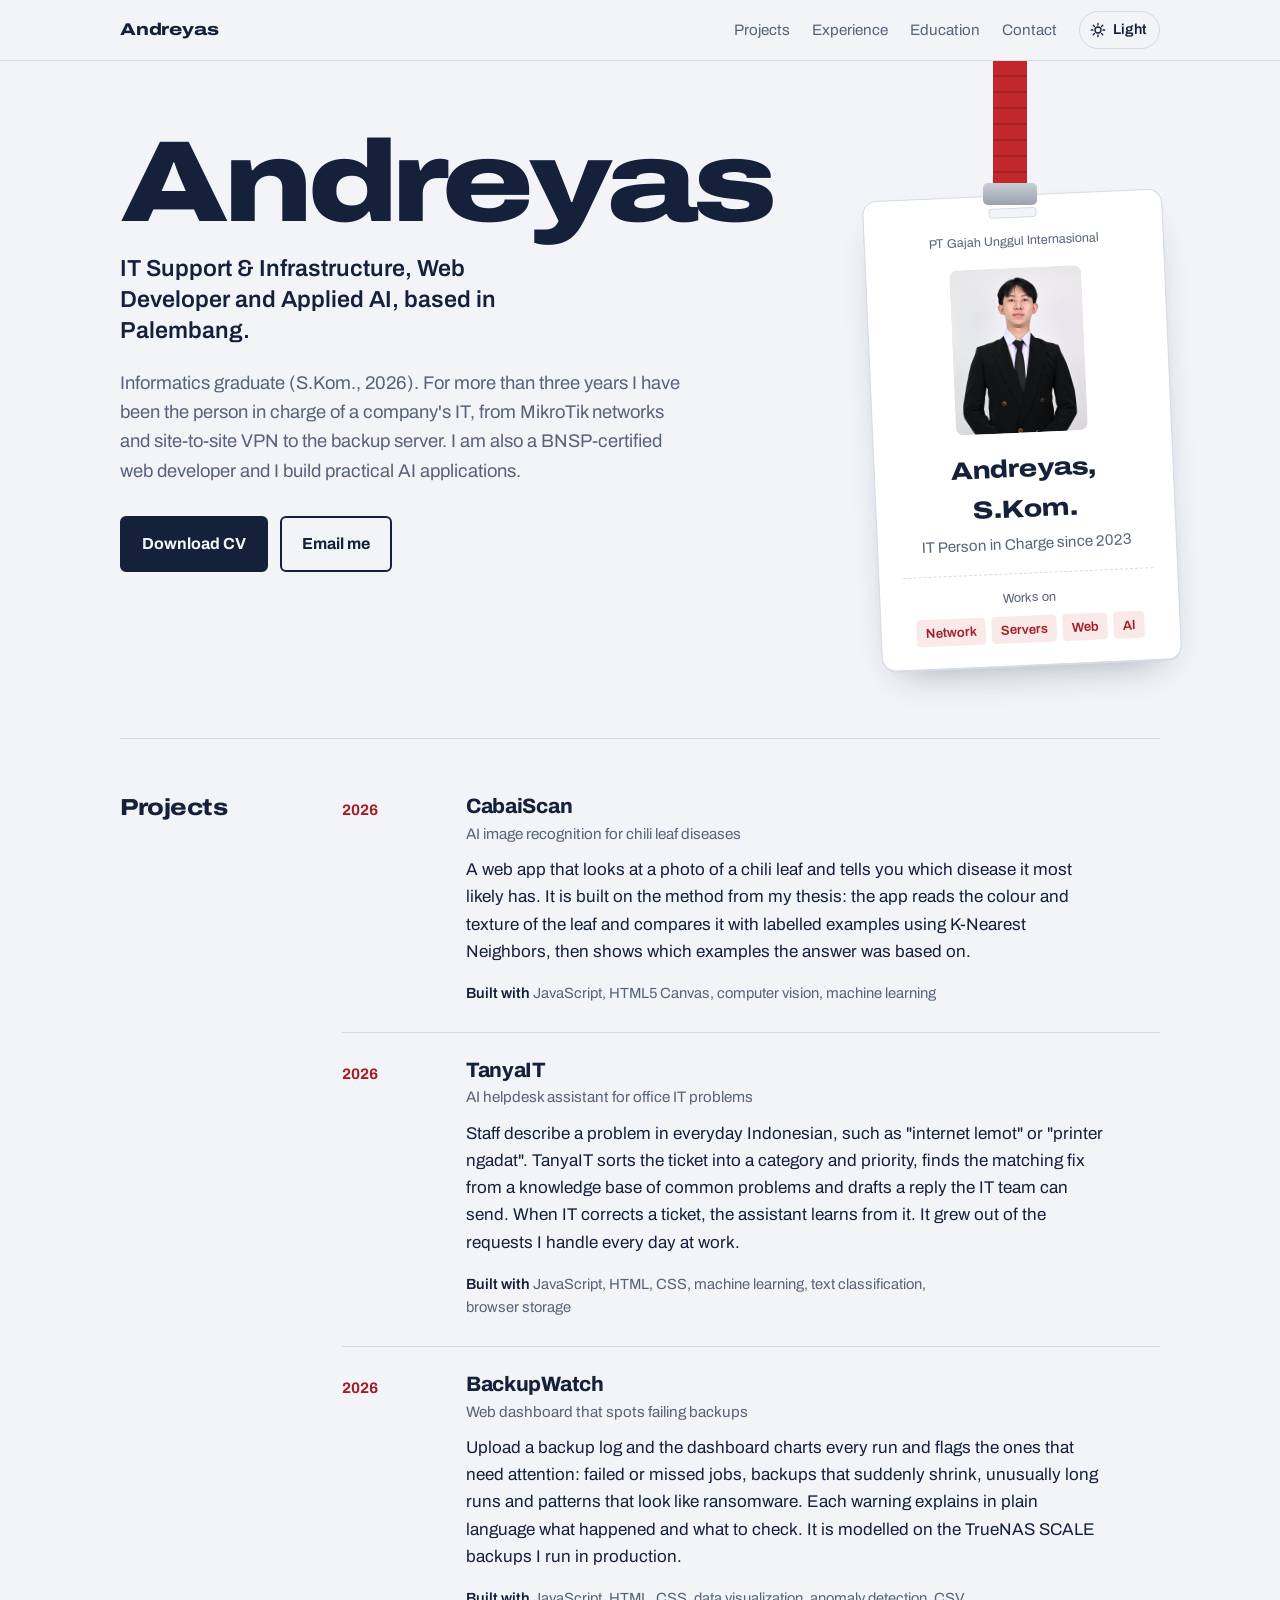
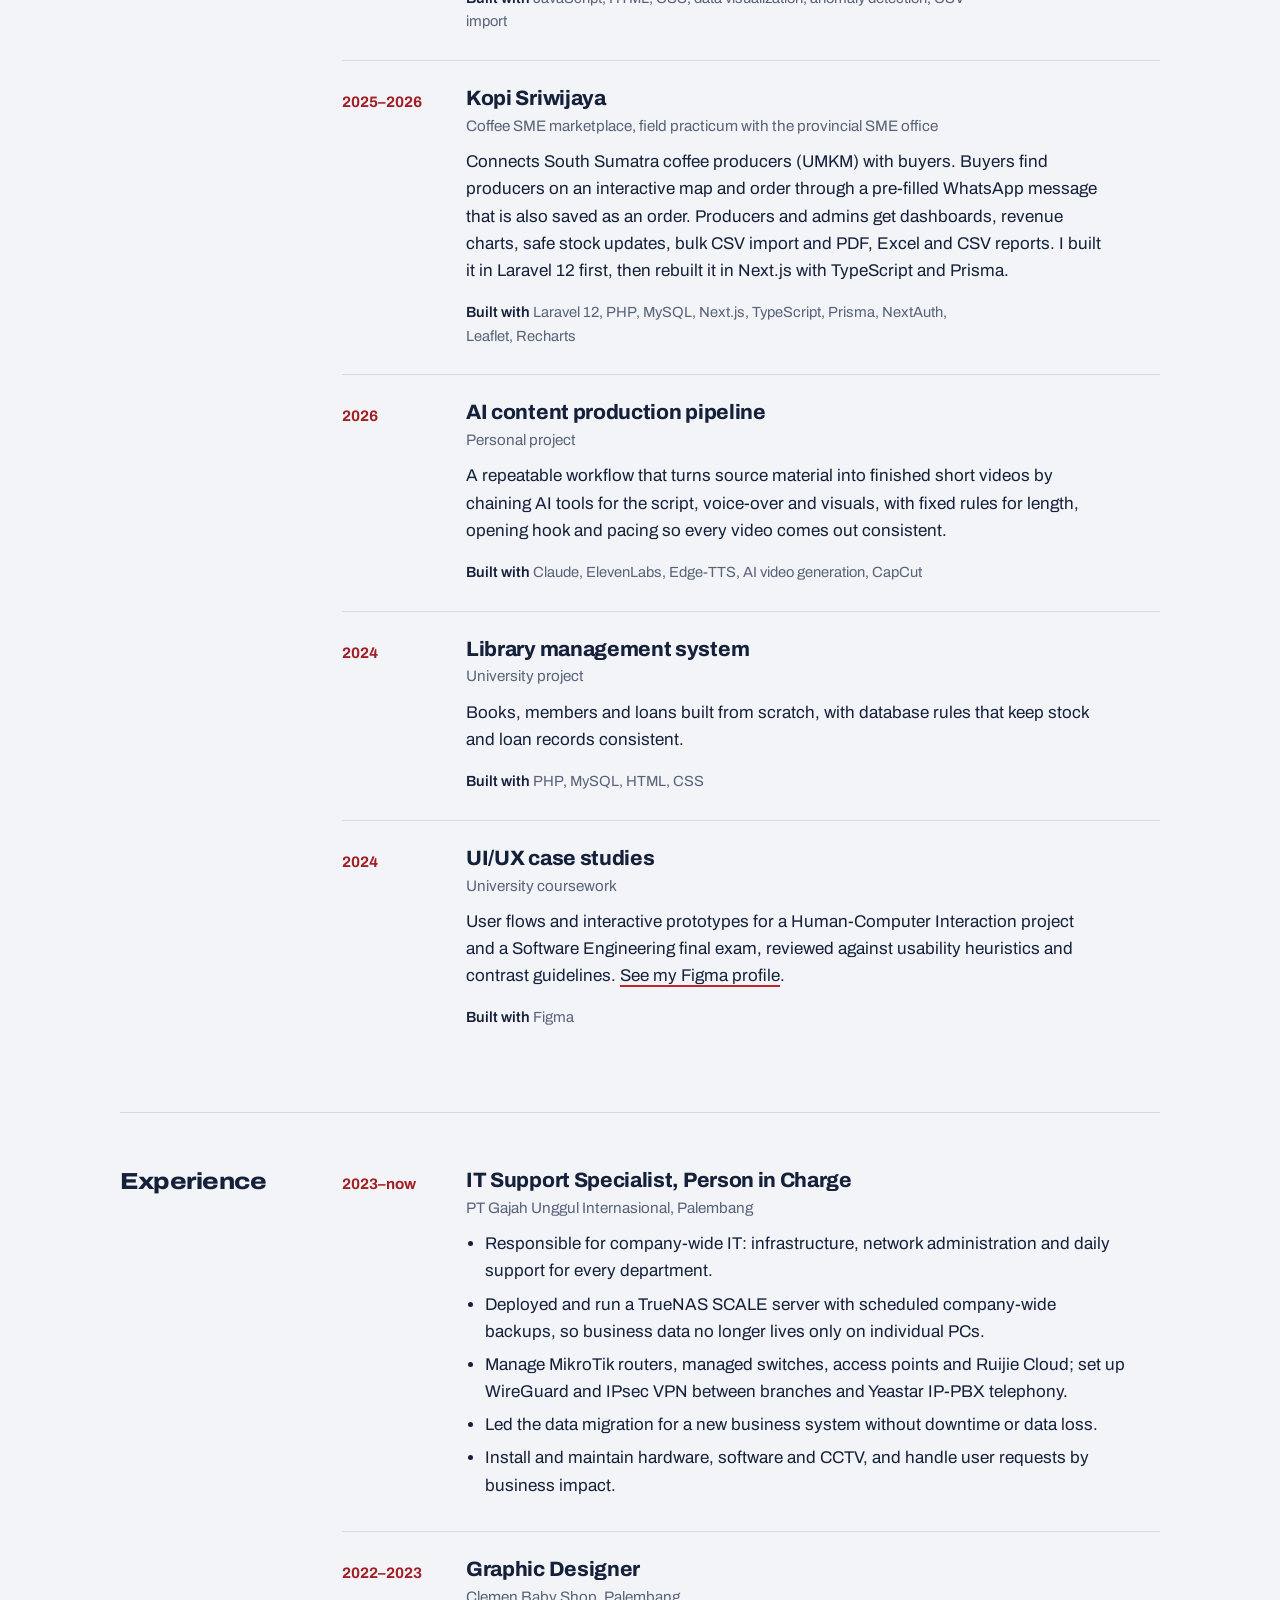
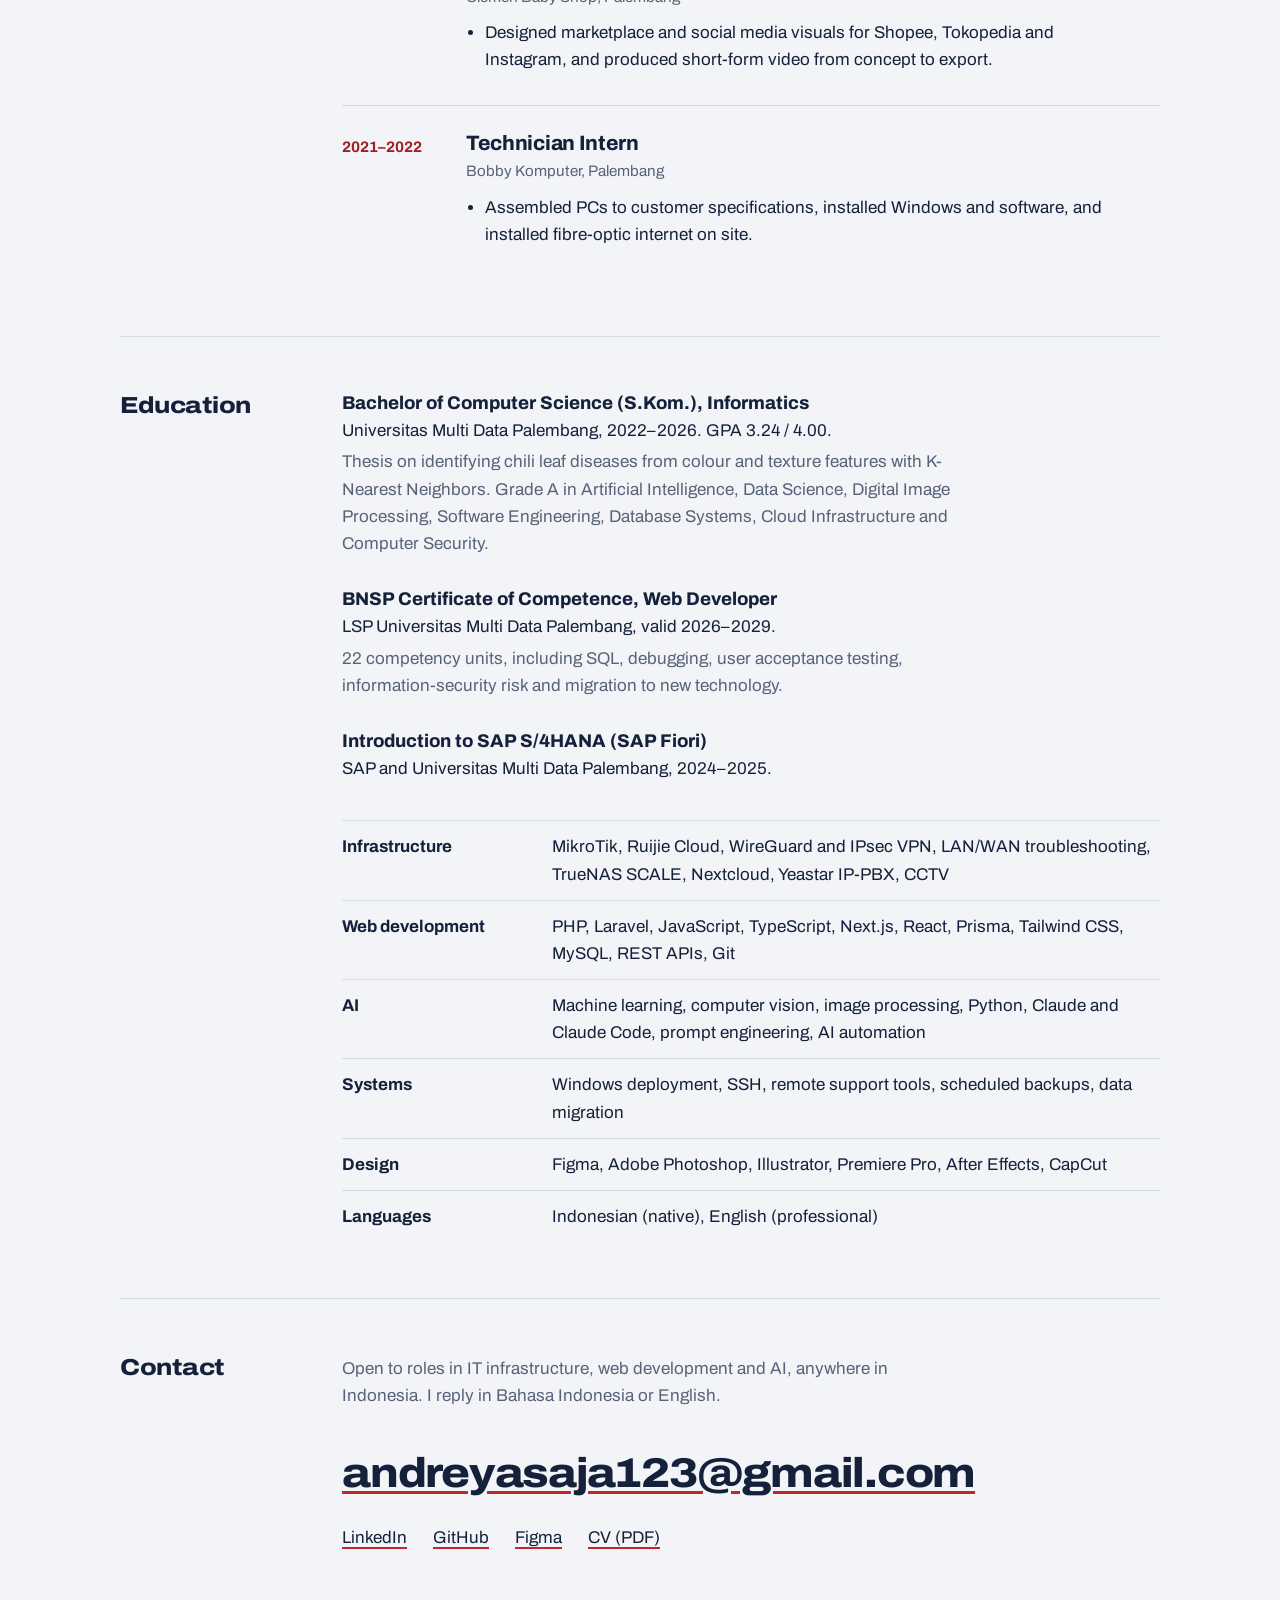
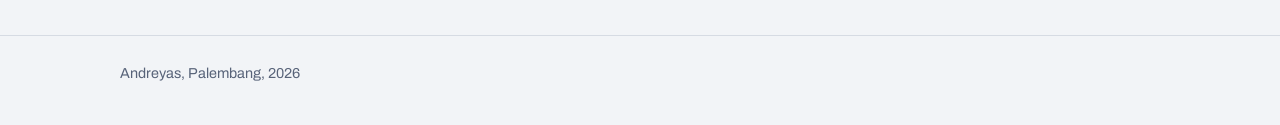
==== commit 5690f9de: "Add light/dark toggle (light by default), name as headline, ID badge shows current role Co-Authored-" ====
--- a/index.html
+++ b/index.html
@@ -9,6 +9,7 @@
 <meta property="og:description" content="IT infrastructure, web development and applied AI. Projects, experience and CV.">
 <meta property="og:image" content="assets/andreyas.jpg">
 <meta name="theme-color" content="#F2F4F7">
+<script>try{if(localStorage.getItem("theme")==="dark")document.documentElement.dataset.theme="dark";}catch(e){}</script>
 <link rel="icon" href="data:image/svg+xml,%3Csvg xmlns='http://www.w3.org/2000/svg' viewBox='0 0 32 32'%3E%3Crect width='32' height='32' rx='6' fill='%23C1272D'/%3E%3Ctext x='16' y='22.5' text-anchor='middle' font-family='Arial' font-weight='800' font-size='18' fill='white'%3EA%3C/text%3E%3C/svg%3E">
 <link rel="preconnect" href="https://fonts.googleapis.com">
 <link rel="preconnect" href="https://fonts.gstatic.com" crossorigin>
@@ -25,12 +26,6 @@
   --strap: #C1272D;
   color-scheme: light;
 }
-@media (prefers-color-scheme: dark) {
-  :root:not([data-theme="light"]) {
-    --paper: #111A2B; --card: #1A2539; --ink: #E7EBF2; --muted: #9AA6BA; --line: #2B374D;
-    --red: #EF5B5F; --red-ink: #F27A7D; --strap: #B7262C; color-scheme: dark;
-  }
-}
 :root[data-theme="dark"] {
   --paper: #111A2B; --card: #1A2539; --ink: #E7EBF2; --muted: #9AA6BA; --line: #2B374D;
   --red: #EF5B5F; --red-ink: #F27A7D; --strap: #B7262C; color-scheme: dark;
@@ -58,14 +53,21 @@
 .top nav a { text-decoration: none; color: var(--muted); font-size: .95rem; }
 .top nav a:hover { color: var(--ink); }
 .top nav { display: flex; gap: 22px; }
+.theme { font: inherit; font-size: .9rem; font-weight: 600; color: var(--ink); background: transparent; border: 1.5px solid var(--line); border-radius: 999px; padding: 6px 12px 6px 10px; cursor: pointer; display: inline-flex; align-items: center; gap: 7px; }
+.theme:hover { border-color: var(--ink); }
+.theme svg { width: 16px; height: 16px; }
+.theme .moon { display: none; }
+:root[data-theme="dark"] .theme .sun { display: none; }
+:root[data-theme="dark"] .theme .moon { display: inline; }
 @media (max-width: 680px) { .top nav { display: none; } }
 
 /* hero */
 .hero { display: grid; grid-template-columns: minmax(0, 1fr) 300px; gap: 56px; align-items: start; padding: 64px 0 72px; }
 .hero h1 {
-  font-size: clamp(2.3rem, 6vw, 4.4rem); font-weight: 800; letter-spacing: -0.035em; line-height: 1.02;
-  font-variation-settings: "wdth" 118; max-width: 15ch; margin-bottom: 26px;
-}
+  font-size: clamp(3.4rem, 12vw, 7.2rem); font-weight: 850; letter-spacing: -0.045em; line-height: .9;
+  font-variation-settings: "wdth" 125; margin: 6px 0 18px;
+}
+.hero .role { font-size: clamp(1.15rem, 2.2vw, 1.45rem); font-weight: 600; line-height: 1.35; max-width: 34ch; margin-bottom: 22px; }
 .hero .intro { font-size: 1.15rem; color: var(--muted); max-width: 52ch; margin-bottom: 30px; }
 .hero .intro strong { color: var(--ink); font-weight: 600; }
 .actions { display: flex; flex-wrap: wrap; gap: 12px; }
@@ -166,14 +168,20 @@
       <a href="#education">Education</a>
       <a href="#contact">Contact</a>
     </nav>
+    <button class="theme" type="button" id="themeBtn" aria-label="Switch to dark mode">
+      <svg class="sun" viewBox="0 0 24 24" fill="none" stroke="currentColor" stroke-width="2" stroke-linecap="round" aria-hidden="true"><circle cx="12" cy="12" r="4.5"/><path d="M12 2v2.5M12 19.5V22M2 12h2.5M19.5 12H22M4.9 4.9l1.8 1.8M17.3 17.3l1.8 1.8M4.9 19.1l1.8-1.8M17.3 6.7l1.8-1.8"/></svg>
+      <svg class="moon" viewBox="0 0 24 24" fill="none" stroke="currentColor" stroke-width="2" stroke-linejoin="round" aria-hidden="true"><path d="M20.5 14.5A8.5 8.5 0 0 1 9.5 3.5a8.5 8.5 0 1 0 11 11Z"/></svg>
+      <span id="themeLabel">Light</span>
+    </button>
   </div>
 </header>
 
 <main class="wrap">
   <section class="hero">
     <div>
-      <h1>I keep the network running and build the web and AI tools around it.</h1>
-      <p class="intro"><strong>Andreyas, S.Kom.</strong> Informatics graduate from Palembang. For more than three years I have been the person in charge of a company's IT, from MikroTik networks and site-to-site VPN to the backup server. I am also a BNSP-certified web developer and I build practical AI applications.</p>
+      <h1>Andreyas</h1>
+      <p class="role">IT Support &amp; Infrastructure, Web Developer and Applied AI, based in Palembang.</p>
+      <p class="intro">Informatics graduate (S.Kom., 2026). For more than three years I have been the person in charge of a company's IT, from MikroTik networks and site-to-site VPN to the backup server. I am also a BNSP-certified web developer and I build practical AI applications.</p>
       <div class="actions">
         <a class="button solid" href="cv/Andreyas_CV.pdf" download>Download CV</a>
         <a class="button" href="https://mail.google.com/mail/?view=cm&amp;fs=1&amp;to=andreyasaja123@gmail.com" target="_blank" rel="noopener">Email me</a>
@@ -183,10 +191,10 @@
       <span class="strap" aria-hidden="true"></span>
       <span class="clip" aria-hidden="true"></span>
       <div class="badge">
-        <p class="org">Palembang, Indonesia</p>
+        <p class="org">PT Gajah Unggul Internasional</p>
         <img src="assets/andreyas.jpg" alt="Andreyas in a black suit" width="640" height="800">
-        <div class="nm">Andreyas</div>
-        <div class="rl">IT Support &amp; Infrastructure, Web Developer, Applied AI</div>
+        <div class="nm">Andreyas, S.Kom.</div>
+        <div class="rl">IT Person in Charge since 2023</div>
         <div class="access">
           <p>Works on</p>
           <ul>
@@ -351,5 +359,22 @@
   </section>
 </main>
 <footer><div class="wrap">Andreyas, Palembang, 2026</div></footer>
+<script>
+(function () {
+  var btn = document.getElementById("themeBtn"), label = document.getElementById("themeLabel"), root = document.documentElement;
+  function sync() {
+    var dark = root.dataset.theme === "dark";
+    label.textContent = dark ? "Dark" : "Light";
+    btn.setAttribute("aria-label", dark ? "Switch to light mode" : "Switch to dark mode");
+    document.querySelector('meta[name="theme-color"]').content = dark ? "#111A2B" : "#F2F4F7";
+  }
+  btn.addEventListener("click", function () {
+    if (root.dataset.theme === "dark") delete root.dataset.theme; else root.dataset.theme = "dark";
+    try { localStorage.setItem("theme", root.dataset.theme === "dark" ? "dark" : "light"); } catch (e) {}
+    sync();
+  });
+  sync();
+})();
+</script>
 </body>
 </html>
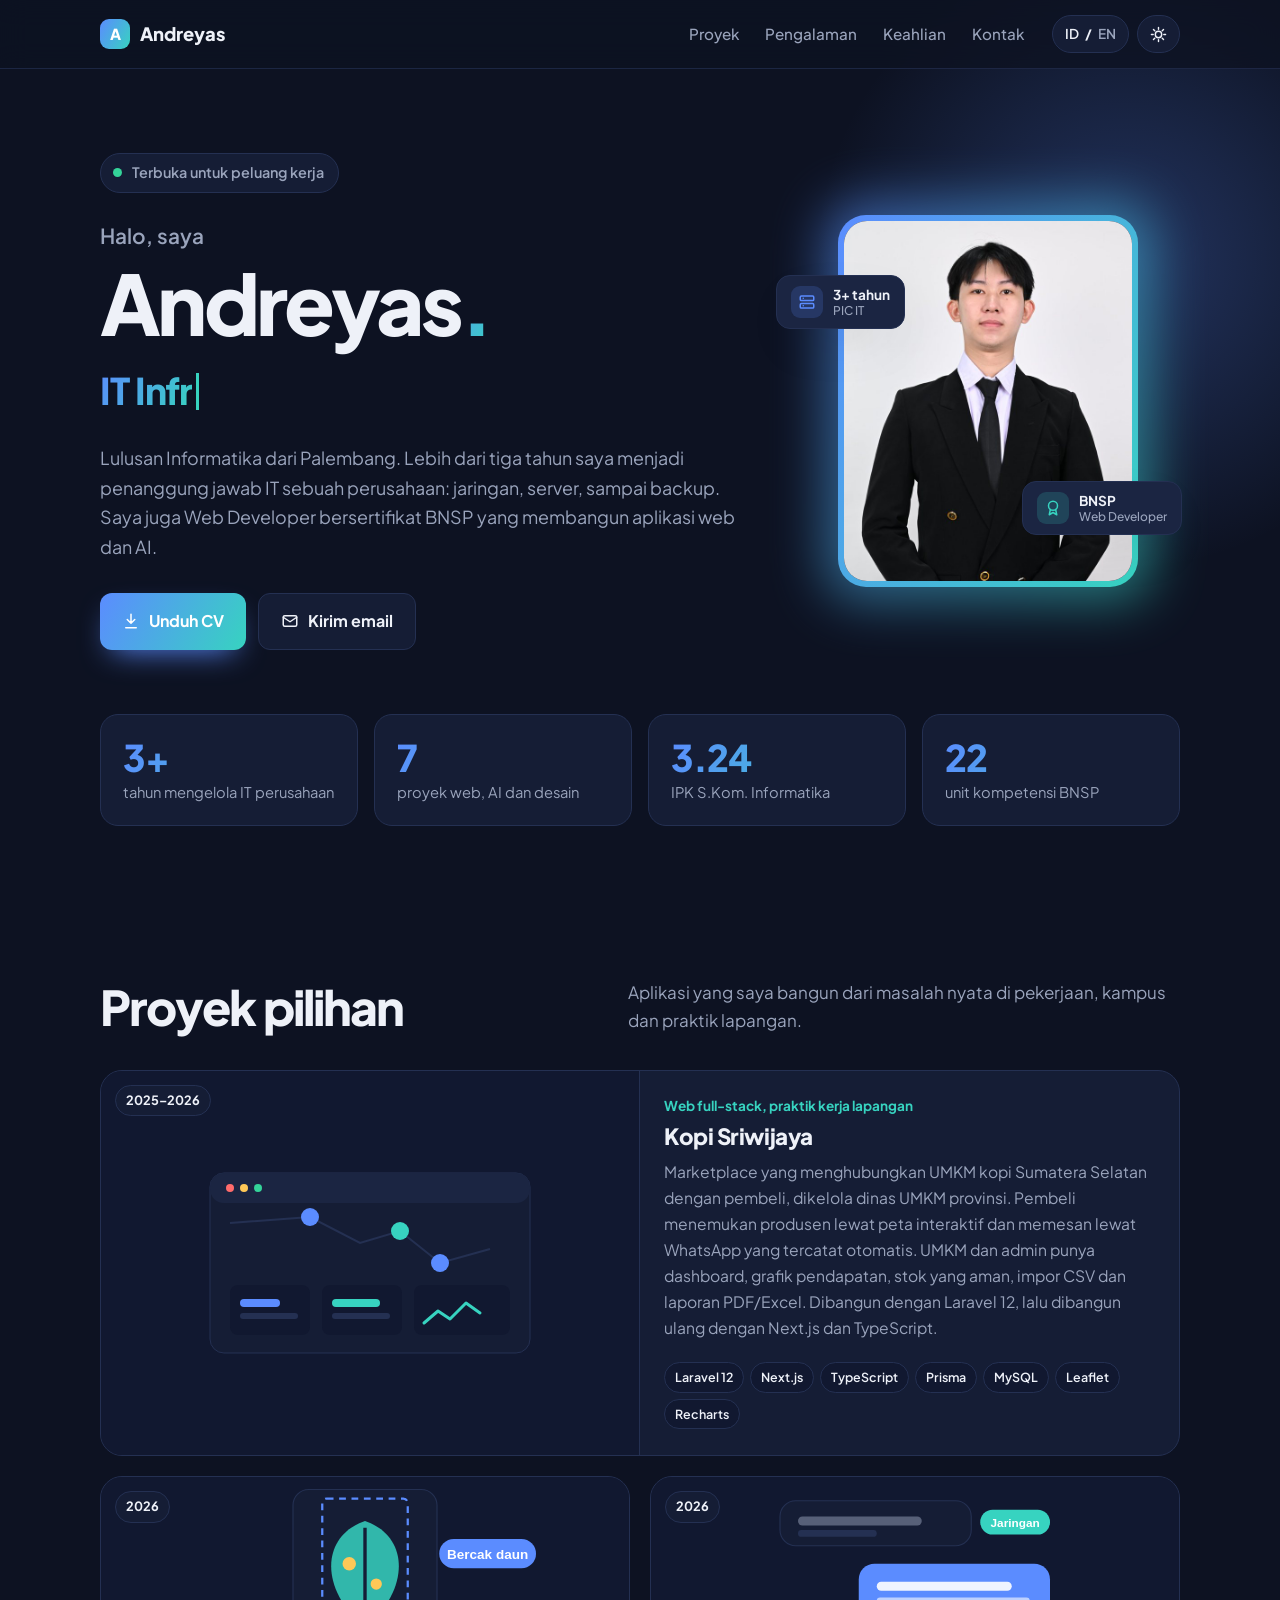
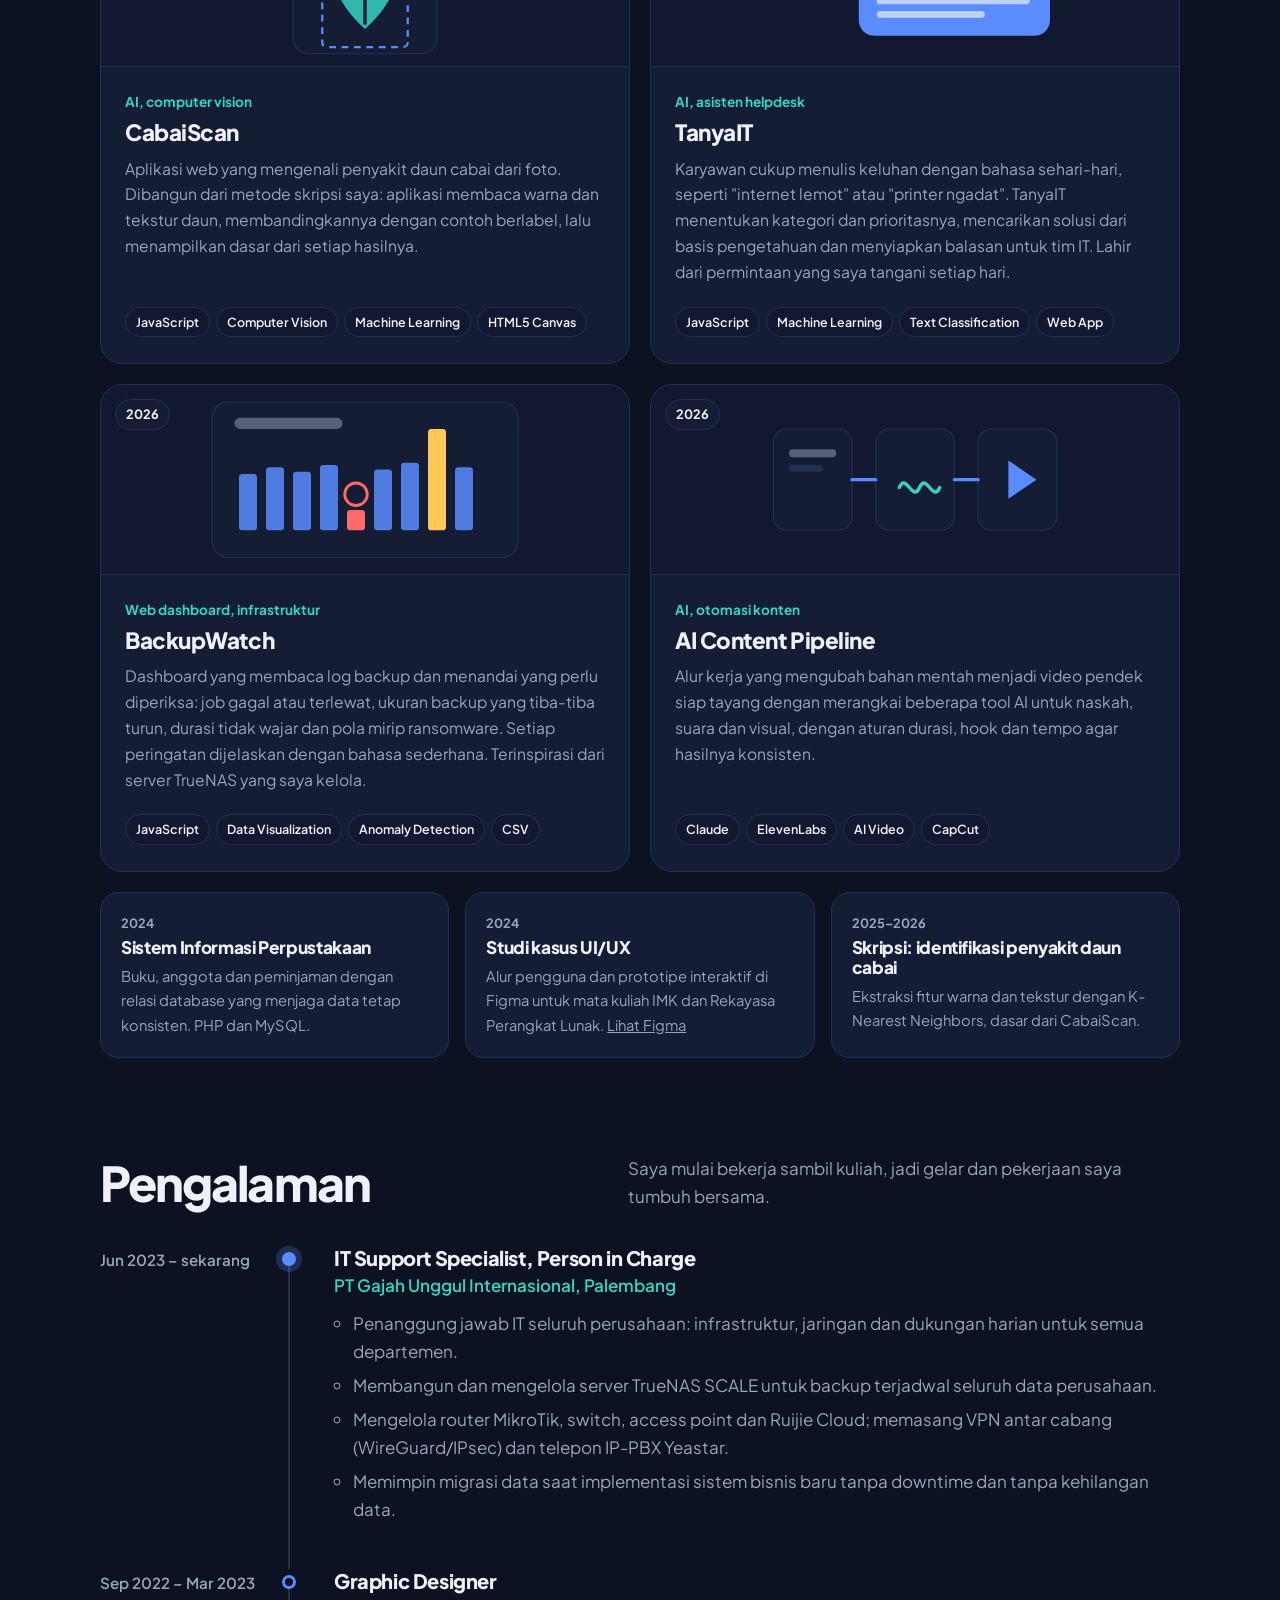
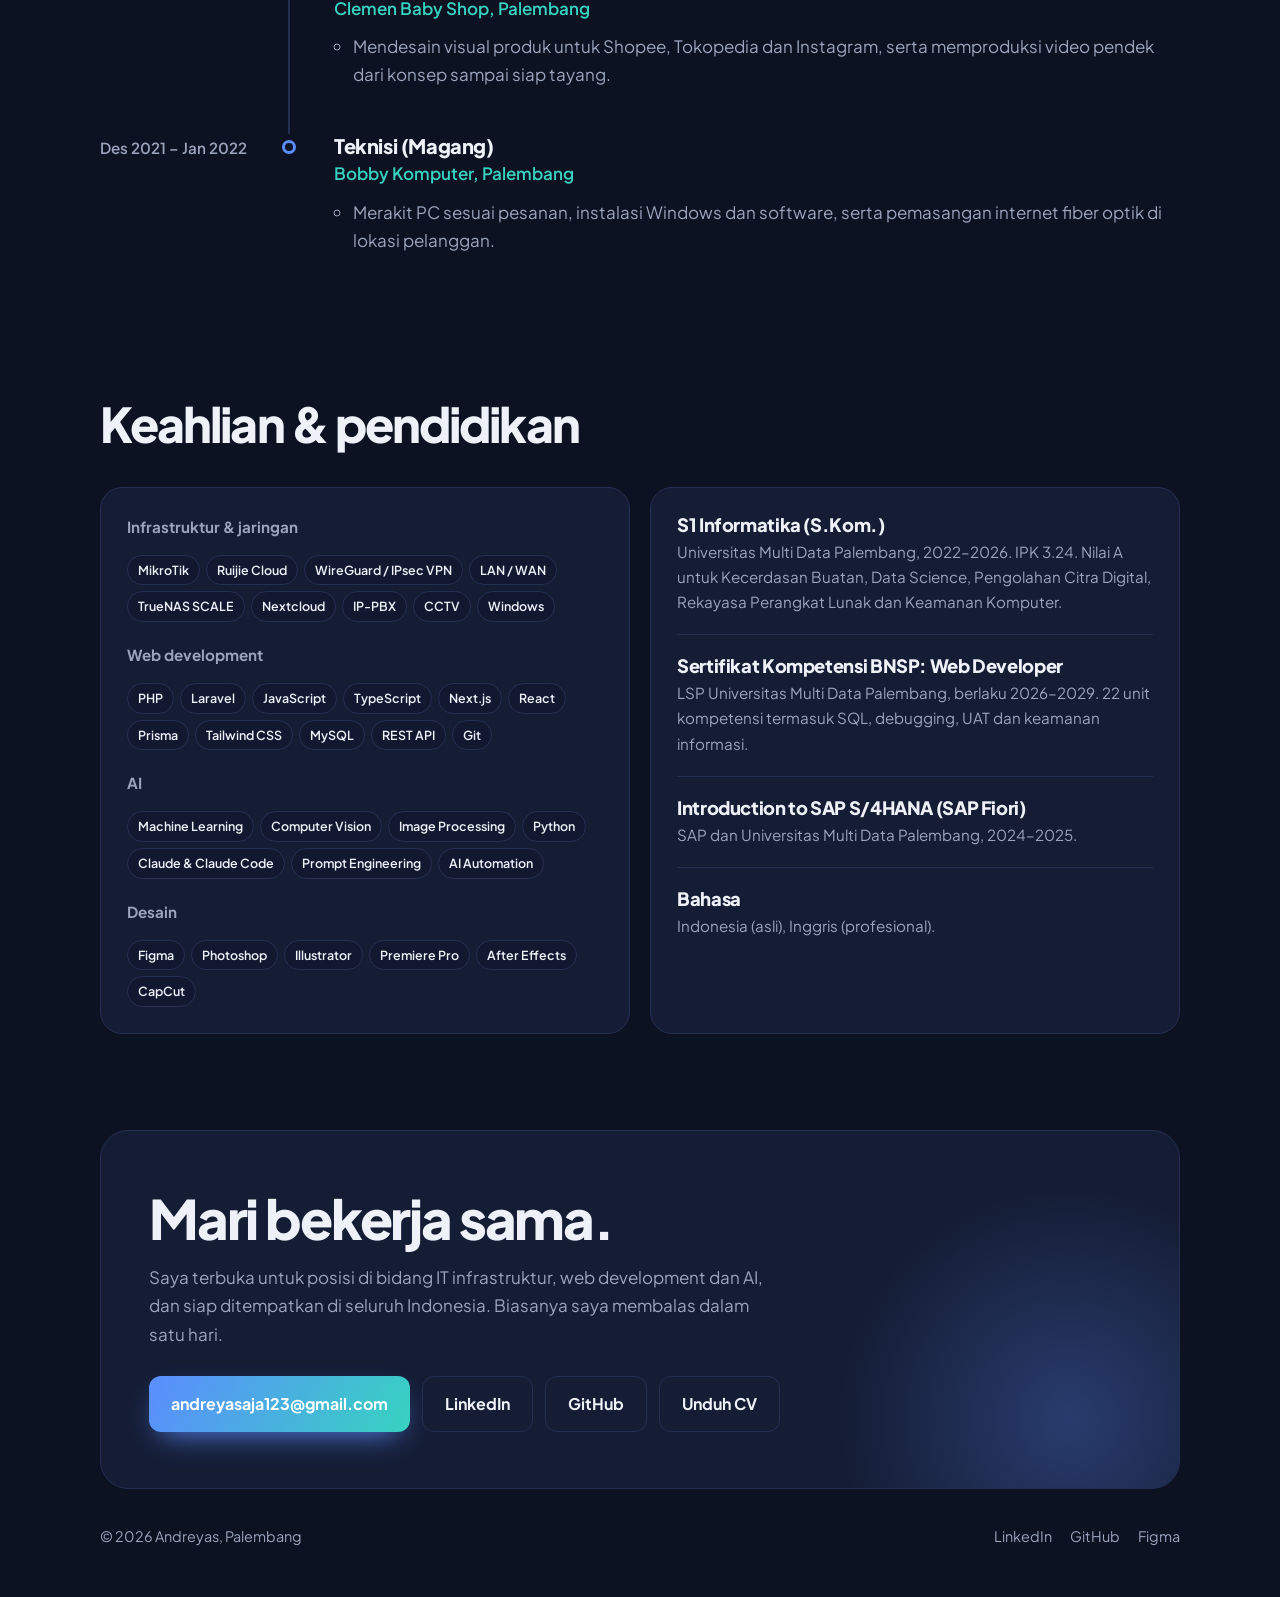
==== commit bc7fbab0: "New portfolio design: dark modern with light toggle, ID/EN switch, animated roles, project cards Co-" ====
--- a/index.html
+++ b/index.html
@@ -1,379 +1,543 @@
 <!doctype html>
-<html lang="en">
+<html lang="id">
 <head>
 <meta charset="utf-8">
 <meta name="viewport" content="width=device-width, initial-scale=1, viewport-fit=cover">
-<title>Andreyas | IT, Web &amp; AI</title>
-<meta name="description" content="Andreyas, S.Kom. Informatics graduate from Palembang with 3+ years running company IT, a BNSP Web Developer certificate and applied AI projects.">
-<meta property="og:title" content="Andreyas | IT, Web & AI">
-<meta property="og:description" content="IT infrastructure, web development and applied AI. Projects, experience and CV.">
+<title>Andreyas | IT Infrastructure, Web &amp; AI</title>
+<meta name="description" content="Andreyas, S.Kom. IT Infrastructure, Web Developer and Applied AI from Palembang. 3+ years as company IT person in charge, BNSP certified web developer.">
+<meta property="og:title" content="Andreyas | IT Infrastructure, Web & AI">
+<meta property="og:description" content="Portfolio, experience and CV of Andreyas, S.Kom.">
 <meta property="og:image" content="assets/andreyas.jpg">
-<meta name="theme-color" content="#F2F4F7">
-<script>try{if(localStorage.getItem("theme")==="dark")document.documentElement.dataset.theme="dark";}catch(e){}</script>
-<link rel="icon" href="data:image/svg+xml,%3Csvg xmlns='http://www.w3.org/2000/svg' viewBox='0 0 32 32'%3E%3Crect width='32' height='32' rx='6' fill='%23C1272D'/%3E%3Ctext x='16' y='22.5' text-anchor='middle' font-family='Arial' font-weight='800' font-size='18' fill='white'%3EA%3C/text%3E%3C/svg%3E">
+<meta name="theme-color" content="#0D1222">
+<script>
+try {
+  var t = localStorage.getItem("theme"); if (t === "light") document.documentElement.dataset.theme = "light";
+  var l = localStorage.getItem("lang"); if (l === "en") document.documentElement.lang = "en";
+} catch (e) {}
+</script>
+<link rel="icon" href="data:image/svg+xml,%3Csvg xmlns='http://www.w3.org/2000/svg' viewBox='0 0 32 32'%3E%3Cdefs%3E%3ClinearGradient id='g' x1='0' y1='0' x2='1' y2='1'%3E%3Cstop offset='0' stop-color='%235B8CFF'/%3E%3Cstop offset='1' stop-color='%2337D3C0'/%3E%3C/linearGradient%3E%3C/defs%3E%3Crect width='32' height='32' rx='8' fill='url(%23g)'/%3E%3Ctext x='16' y='22.5' text-anchor='middle' font-family='Arial' font-weight='800' font-size='18' fill='white'%3EA%3C/text%3E%3C/svg%3E">
 <link rel="preconnect" href="https://fonts.googleapis.com">
 <link rel="preconnect" href="https://fonts.gstatic.com" crossorigin>
-<link href="https://fonts.googleapis.com/css2?family=Archivo:ital,wdth,wght@0,62..125,100..900;1,100,400&display=swap" rel="stylesheet">
+<link href="https://fonts.googleapis.com/css2?family=Plus+Jakarta+Sans:wght@400;500;600;700;800&display=swap" rel="stylesheet">
 <style>
 :root {
-  --paper: #F2F4F7;
-  --card: #FFFFFF;
-  --ink: #15213B;
-  --muted: #586379;
-  --line: #D6DBE3;
-  --red: #C1272D;
-  --red-ink: #A11F25;
-  --strap: #C1272D;
+  --bg: #0D1222; --bg2: #111830; --card: #151D35; --card-hi: #1B2542;
+  --ink: #EEF1F8; --muted: #9AA4BC; --line: #243052;
+  --blue: #5B8CFF; --teal: #37D3C0; --glow: rgba(91, 140, 255, .28);
+  --grad: linear-gradient(120deg, #5B8CFF 0%, #37D3C0 100%);
+  --shadow: 0 20px 50px -25px rgba(0, 0, 0, .7);
+  color-scheme: dark;
+}
+:root[data-theme="light"] {
+  --bg: #F5F7FC; --bg2: #EDF1F9; --card: #FFFFFF; --card-hi: #FFFFFF;
+  --ink: #0F1730; --muted: #56617A; --line: #DDE3EF;
+  --blue: #2F63E8; --teal: #0E9F8E; --glow: rgba(47, 99, 232, .18);
+  --grad: linear-gradient(120deg, #2F63E8 0%, #0E9F8E 100%);
+  --shadow: 0 18px 40px -24px rgba(15, 23, 48, .35);
   color-scheme: light;
 }
-:root[data-theme="dark"] {
-  --paper: #111A2B; --card: #1A2539; --ink: #E7EBF2; --muted: #9AA6BA; --line: #2B374D;
-  --red: #EF5B5F; --red-ink: #F27A7D; --strap: #B7262C; color-scheme: dark;
-}
-
 * { box-sizing: border-box; }
-html { -webkit-text-size-adjust: 100%; scroll-behavior: smooth; }
-body {
-  margin: 0; background: var(--paper); color: var(--ink);
-  font-family: "Archivo", system-ui, sans-serif; font-size: 1.0625rem; line-height: 1.6;
-  font-variation-settings: "wdth" 100;
-}
-a { color: inherit; text-decoration-color: var(--red); text-decoration-thickness: 2px; text-underline-offset: 4px; }
-a:hover { color: var(--red-ink); }
-:focus-visible { outline: 3px solid var(--red); outline-offset: 3px; border-radius: 3px; }
-h1, h2, h3 { margin: 0; line-height: 1.1; }
+html { -webkit-text-size-adjust: 100%; scroll-behavior: smooth; scroll-padding-top: 76px; overflow-x: clip; }
+body { margin: 0; background: var(--bg); color: var(--ink); font-family: "Plus Jakarta Sans", system-ui, sans-serif; font-size: 1.0625rem; line-height: 1.65; overflow-x: clip; }
+a { color: inherit; }
+:focus-visible { outline: 2px solid var(--blue); outline-offset: 3px; border-radius: 6px; }
+h1, h2, h3 { margin: 0; line-height: 1.15; letter-spacing: -0.02em; }
 p { margin: 0 0 1em; }
-
-.wrap { max-width: 1080px; margin: 0 auto; padding-left: max(20px, env(safe-area-inset-left)); padding-right: max(20px, env(safe-area-inset-right)); }
-
-/* top bar */
-.top { border-bottom: 1px solid var(--line); }
-.top .wrap { display: flex; align-items: center; gap: 22px; height: 60px; }
-.top .me { font-weight: 800; font-variation-settings: "wdth" 125; text-decoration: none; margin-right: auto; letter-spacing: -0.01em; }
-.top nav a { text-decoration: none; color: var(--muted); font-size: .95rem; }
-.top nav a:hover { color: var(--ink); }
-.top nav { display: flex; gap: 22px; }
-.theme { font: inherit; font-size: .9rem; font-weight: 600; color: var(--ink); background: transparent; border: 1.5px solid var(--line); border-radius: 999px; padding: 6px 12px 6px 10px; cursor: pointer; display: inline-flex; align-items: center; gap: 7px; }
-.theme:hover { border-color: var(--ink); }
-.theme svg { width: 16px; height: 16px; }
-.theme .moon { display: none; }
-:root[data-theme="dark"] .theme .sun { display: none; }
-:root[data-theme="dark"] .theme .moon { display: inline; }
-@media (max-width: 680px) { .top nav { display: none; } }
+.wrap { max-width: 1120px; margin: 0 auto; padding-left: max(20px, env(safe-area-inset-left)); padding-right: max(20px, env(safe-area-inset-right)); }
+.grad-text { background: var(--grad); -webkit-background-clip: text; background-clip: text; color: transparent; }
+
+/* nav */
+.nav { position: sticky; top: 0; z-index: 20; background: color-mix(in srgb, var(--bg) 78%, transparent); backdrop-filter: blur(14px); -webkit-backdrop-filter: blur(14px); border-bottom: 1px solid color-mix(in srgb, var(--line) 70%, transparent); }
+.nav .wrap { display: flex; align-items: center; gap: 28px; height: 68px; }
+.logo { font-weight: 800; font-size: 1.15rem; text-decoration: none; margin-right: auto; display: flex; align-items: center; gap: 10px; }
+.logo i { width: 30px; height: 30px; border-radius: 9px; background: var(--grad); display: grid; place-items: center; color: #fff; font-style: normal; font-size: .95rem; }
+.links { display: flex; gap: 26px; }
+.links a { text-decoration: none; color: var(--muted); font-weight: 500; font-size: .95rem; transition: color .2s; }
+.links a:hover { color: var(--ink); }
+.tools { display: flex; gap: 8px; }
+.pill { font: inherit; font-size: .85rem; font-weight: 700; color: var(--ink); background: var(--card); border: 1px solid var(--line); border-radius: 999px; height: 38px; min-width: 38px; padding: 0 12px; cursor: pointer; display: inline-flex; align-items: center; justify-content: center; gap: 6px; }
+.pill:hover { border-color: var(--blue); }
+.pill svg { width: 17px; height: 17px; }
+.pill .moon { display: none; }
+:root[data-theme="light"] .pill .sun { display: none; }
+:root[data-theme="light"] .pill .moon { display: inline; }
+.lang b { color: var(--muted); font-weight: 600; }
+.lang b.on { color: var(--ink); }
+.burger { display: none; }
+@media (max-width: 860px) {
+  .links { display: none; position: absolute; top: 68px; left: 0; right: 0; flex-direction: column; gap: 0; background: var(--bg); border-bottom: 1px solid var(--line); padding: 8px 20px 16px; }
+  .links.open { display: flex; }
+  .links a { padding: 12px 0; font-size: 1.05rem; color: var(--ink); border-bottom: 1px solid var(--line); }
+  .burger { display: inline-flex; }
+}
 
 /* hero */
-.hero { display: grid; grid-template-columns: minmax(0, 1fr) 300px; gap: 56px; align-items: start; padding: 64px 0 72px; }
-.hero h1 {
-  font-size: clamp(3.4rem, 12vw, 7.2rem); font-weight: 850; letter-spacing: -0.045em; line-height: .9;
-  font-variation-settings: "wdth" 125; margin: 6px 0 18px;
-}
-.hero .role { font-size: clamp(1.15rem, 2.2vw, 1.45rem); font-weight: 600; line-height: 1.35; max-width: 34ch; margin-bottom: 22px; }
-.hero .intro { font-size: 1.15rem; color: var(--muted); max-width: 52ch; margin-bottom: 30px; }
-.hero .intro strong { color: var(--ink); font-weight: 600; }
-.actions { display: flex; flex-wrap: wrap; gap: 12px; }
-.button {
-  display: inline-block; text-decoration: none; font-weight: 700; font-size: 1rem;
-  padding: 13px 20px; border-radius: 6px; border: 2px solid var(--ink); color: var(--ink);
-}
-.button.solid { background: var(--ink); color: var(--paper); }
-.button:hover { border-color: var(--red); color: var(--red-ink); }
-.button.solid:hover { background: var(--red); border-color: var(--red); color: #fff; }
-
-/* the badge: the one loud thing on the page */
-.badge-hang { position: relative; padding-top: 70px; justify-self: center; width: 100%; max-width: 300px; }
-.strap {
-  position: absolute; top: -64px; left: 50%; width: 34px; height: 140px; transform: translateX(-50%);
-  background: repeating-linear-gradient(180deg, var(--strap) 0 14px, color-mix(in srgb, var(--strap) 85%, #000) 14px 16px);
-  border-radius: 0 0 4px 4px;
-}
-.clip { position: absolute; top: 58px; left: 50%; width: 54px; height: 22px; transform: translateX(-50%); background: linear-gradient(#C9CED6, #9AA2AE); border-radius: 5px; z-index: 2; }
-.badge {
-  position: relative; background: var(--card); border-radius: 14px; padding: 30px 24px 22px;
-  border: 1px solid var(--line); box-shadow: 0 1px 0 var(--line), 0 18px 40px -22px rgba(21, 33, 59, .45);
-  transform: rotate(-2.5deg); transform-origin: 50% -40px;
-}
-.badge::before { content: ""; position: absolute; top: 12px; left: 50%; width: 46px; height: 8px; transform: translateX(-50%); border-radius: 4px; background: var(--paper); border: 1px solid var(--line); }
-.badge .org { font-size: .78rem; color: var(--muted); text-align: center; margin: 6px 0 16px; }
-.badge img { display: block; width: 132px; height: 165px; object-fit: cover; border-radius: 8px; margin: 0 auto 16px; background: var(--paper); }
-.badge .nm { font-size: 1.55rem; font-weight: 800; letter-spacing: -0.02em; text-align: center; font-variation-settings: "wdth" 120; }
-.badge .rl { text-align: center; color: var(--muted); font-size: .95rem; margin: 4px 0 16px; }
-.badge .access { border-top: 1px dashed var(--line); padding-top: 14px; }
-.badge .access p { font-size: .8rem; color: var(--muted); margin: 0 0 8px; text-align: center; }
-.badge ul { list-style: none; margin: 0; padding: 0; display: flex; flex-wrap: wrap; justify-content: center; gap: 6px; }
-.badge li { font-size: .82rem; font-weight: 600; padding: 3px 9px; border-radius: 4px; background: color-mix(in srgb, var(--red) 10%, transparent); color: var(--red-ink); }
+.hero { position: relative; padding: 84px 0 56px; }
+.hero::before { content: ""; position: absolute; inset: -120px -20vw auto auto; width: 620px; height: 620px; background: radial-gradient(closest-side, var(--glow), transparent); pointer-events: none; z-index: -1; }
+.hero-grid { display: grid; grid-template-columns: minmax(0, 1.25fr) minmax(0, .75fr); gap: 56px; align-items: center; }
+.status { display: inline-flex; align-items: center; gap: 10px; font-size: .9rem; font-weight: 600; color: var(--muted); background: var(--card); border: 1px solid var(--line); padding: 7px 14px 7px 12px; border-radius: 999px; margin-bottom: 26px; }
+.status i { width: 9px; height: 9px; border-radius: 50%; background: #34D399; box-shadow: 0 0 0 0 rgba(52, 211, 153, .6); animation: ping 2.2s infinite; }
+@keyframes ping { 0% { box-shadow: 0 0 0 0 rgba(52,211,153,.55); } 70% { box-shadow: 0 0 0 10px rgba(52,211,153,0); } 100% { box-shadow: 0 0 0 0 rgba(52,211,153,0); } }
+.hi { font-size: clamp(1.1rem, 2vw, 1.3rem); font-weight: 600; color: var(--muted); margin-bottom: 8px; }
+.hero h1 { font-size: clamp(2.6rem, 7vw, 5.2rem); font-weight: 800; letter-spacing: -0.045em; line-height: 1; margin-bottom: 16px; }
+.rotator { font-size: clamp(1.45rem, 3.4vw, 2.3rem); font-weight: 800; letter-spacing: -0.03em; min-height: 1.3em; margin-bottom: 22px; }
+.rotator .caret { display: inline-block; width: 3px; height: 1em; background: var(--teal); vertical-align: -0.12em; margin-left: 4px; animation: blink 1s steps(1) infinite; }
+@keyframes blink { 50% { opacity: 0; } }
+.lead { color: var(--muted); font-size: 1.12rem; max-width: 54ch; margin-bottom: 32px; }
+.cta { display: flex; flex-wrap: wrap; gap: 12px; }
+.btn { display: inline-flex; align-items: center; gap: 9px; text-decoration: none; font-weight: 700; font-size: 1rem; padding: 14px 22px; border-radius: 12px; border: 1px solid var(--line); background: var(--card); transition: transform .2s, border-color .2s, box-shadow .2s; }
+.btn svg { width: 18px; height: 18px; }
+.btn:hover { transform: translateY(-2px); border-color: var(--blue); }
+.btn.primary { background: var(--grad); border: 0; color: #fff; box-shadow: 0 12px 30px -12px var(--blue); }
+
+.portrait { position: relative; justify-self: center; width: min(100%, 300px); }
+.portrait .ring { position: absolute; inset: -14px; border-radius: 36px; background: var(--grad); opacity: .55; filter: blur(26px); }
+.portrait .frame { position: relative; border-radius: 28px; padding: 6px; background: var(--grad); }
+.portrait img { display: block; width: 100%; height: auto; aspect-ratio: 4 / 5; object-fit: cover; object-position: 50% 15%; border-radius: 23px; background: var(--card); }
+.float { position: absolute; display: flex; align-items: center; gap: 10px; background: var(--card-hi); border: 1px solid var(--line); border-radius: 14px; padding: 10px 14px; box-shadow: var(--shadow); font-size: .85rem; font-weight: 700; line-height: 1.25; white-space: nowrap; }
+.float small { display: block; font-weight: 500; color: var(--muted); font-size: .75rem; }
+.float .ic { width: 32px; height: 32px; border-radius: 9px; display: grid; place-items: center; background: color-mix(in srgb, var(--blue) 18%, transparent); color: var(--blue); }
+.float .ic svg { width: 18px; height: 18px; }
+.f1 { left: -62px; top: 16%; }
+.f2 { right: -44px; bottom: 14%; }
+.f2 .ic { background: color-mix(in srgb, var(--teal) 18%, transparent); color: var(--teal); }
 @media (prefers-reduced-motion: no-preference) {
-  .badge { animation: swing 1.6s cubic-bezier(.25,.9,.3,1) both; }
-  @keyframes swing { 0% { transform: rotate(9deg); } 45% { transform: rotate(-5deg); } 75% { transform: rotate(-1.5deg); } 100% { transform: rotate(-2.5deg); } }
-}
-
-@media (max-width: 820px) {
-  .hero { grid-template-columns: 1fr; gap: 28px; padding: 28px 0 48px; }
-  .badge-hang { order: -1; padding-top: 0; max-width: none; }
-  .strap, .clip, .badge::before { display: none; }
-  .badge { transform: none; animation: none; display: grid; grid-template-columns: 76px minmax(0, 1fr); gap: 4px 16px; align-items: center; padding: 14px; text-align: left; }
-  .badge img { width: 76px; height: 95px; margin: 0; grid-column: 1; grid-row: 1 / span 4; }
-  .badge > :not(img) { grid-column: 2; }
-  .badge .org, .badge .nm, .badge .rl { text-align: left; margin: 0; }
-  .badge .org { font-size: .75rem; }
-  .badge .nm { font-size: 1.25rem; }
-  .badge .rl { font-size: .88rem; line-height: 1.35; }
-  .badge .access { border: 0; padding: 0; }
-  .badge .access p { display: none; }
-  .badge ul { justify-content: flex-start; }
-  .badge li { font-size: .75rem; padding: 2px 7px; }
-}
-
-/* sections: heading in a left column, content on the right */
-.sec { display: grid; grid-template-columns: 190px minmax(0, 1fr); gap: 32px; padding: 56px 0; border-top: 1px solid var(--line); }
-.sec > h2 { font-size: 1.45rem; font-weight: 800; letter-spacing: -0.02em; font-variation-settings: "wdth" 115; position: sticky; top: 24px; align-self: start; }
-.sec .note { color: var(--muted); max-width: 60ch; margin-bottom: 30px; }
-@media (max-width: 820px) { .sec { grid-template-columns: 1fr; gap: 16px; padding: 44px 0; } .sec > h2 { position: static; } }
-
-/* rows with a year or date in a narrow column */
-.row { display: grid; grid-template-columns: 104px minmax(0, 1fr); gap: 20px; padding: 26px 0; border-bottom: 1px solid var(--line); }
-.row:first-of-type { padding-top: 0; }
-.row:last-child { border-bottom: 0; }
-.row .when { font-weight: 700; color: var(--red-ink); font-variant-numeric: tabular-nums; font-size: .95rem; padding-top: 3px; }
-.row h3 { font-size: 1.3rem; font-weight: 750; letter-spacing: -0.015em; margin-bottom: 4px; }
-.row .sub { color: var(--muted); font-size: .95rem; margin-bottom: 10px; }
-.row p { max-width: 64ch; }
-.row ul { margin: 0; padding-left: 1.1em; max-width: 66ch; }
-.row ul li { margin-bottom: 6px; }
-.stack { font-size: .92rem; color: var(--muted); margin: 0; }
-.stack b { color: var(--ink); font-weight: 600; }
-@media (max-width: 560px) { .row { grid-template-columns: 1fr; gap: 4px; } }
-
-.creds { display: grid; gap: 28px; }
-.creds h3 { font-size: 1.15rem; font-weight: 750; margin-bottom: 4px; }
-.creds p { margin: 0 0 4px; max-width: 64ch; }
-.creds .muted { color: var(--muted); }
-
-.skills { margin: 34px 0 0; display: grid; grid-template-columns: 210px minmax(0, 1fr); gap: 0; }
-.skills dt, .skills dd { padding: 12px 0; border-top: 1px solid var(--line); margin: 0; }
-.skills dt { font-weight: 700; padding-right: 16px; }
-@media (max-width: 560px) { .skills { grid-template-columns: 1fr; } .skills dd { border-top: 0; padding-top: 0; } }
-
-.mail { display: inline-block; font-size: clamp(1.3rem, 4.4vw, 2.6rem); font-weight: 800; letter-spacing: -0.03em; font-variation-settings: "wdth" 112; word-break: break-word; margin-bottom: 18px; text-decoration-thickness: 3px; }
-.links { display: flex; flex-wrap: wrap; gap: 10px 26px; margin-bottom: 28px; }
-footer { border-top: 1px solid var(--line); padding: 26px 0 40px; color: var(--muted); font-size: .9rem; }
+  .f1 { animation: bob 6s ease-in-out infinite; }
+  .f2 { animation: bob 6s ease-in-out -3s infinite; }
+  @keyframes bob { 50% { transform: translateY(-10px); } }
+}
+@media (max-width: 860px) {
+  .hero { padding: 36px 0 40px; }
+  .hero-grid { grid-template-columns: 1fr; gap: 28px; }
+  .portrait { order: -1; justify-self: start; width: 132px; }
+  .portrait .frame { border-radius: 22px; padding: 4px; }
+  .portrait img { border-radius: 18px; }
+  .portrait .ring { inset: -8px; filter: blur(18px); }
+  .float { display: none; }
+}
+
+/* stats */
+.stats { display: grid; grid-template-columns: repeat(4, 1fr); gap: 16px; margin-top: 64px; }
+.stat { background: var(--card); border: 1px solid var(--line); border-radius: 18px; padding: 22px 22px 20px; }
+.stat b { display: block; font-size: clamp(1.7rem, 3.4vw, 2.3rem); font-weight: 800; letter-spacing: -0.03em; line-height: 1.1; }
+.stat span { color: var(--muted); font-size: .92rem; }
+@media (max-width: 860px) { .stats { grid-template-columns: 1fr 1fr; margin-top: 36px; gap: 12px; } .stat { padding: 16px; } }
+
+/* sections */
+section.block { padding: 96px 0 0; }
+.head { display: flex; flex-wrap: wrap; align-items: end; justify-content: space-between; gap: 12px 40px; margin-bottom: 36px; }
+.head h2 { font-size: clamp(2rem, 4.4vw, 3rem); font-weight: 800; letter-spacing: -0.04em; }
+.head p { color: var(--muted); max-width: 46ch; margin: 0; }
+@media (max-width: 860px) { section.block { padding-top: 72px; } }
+
+/* projects */
+.projects { display: grid; grid-template-columns: repeat(2, 1fr); gap: 20px; }
+.proj { background: var(--card); border: 1px solid var(--line); border-radius: 22px; overflow: hidden; display: flex; flex-direction: column; transition: transform .3s, border-color .3s, box-shadow .3s; }
+.proj:hover { transform: translateY(-4px); border-color: color-mix(in srgb, var(--blue) 55%, var(--line)); box-shadow: var(--shadow); }
+.proj.wide { grid-column: span 2; display: grid; grid-template-columns: 1fr 1fr; }
+.art { position: relative; height: 190px; background: var(--bg2); display: grid; place-items: center; overflow: hidden; border-bottom: 1px solid var(--line); }
+.proj.wide .art { height: auto; min-height: 260px; border-bottom: 0; border-right: 1px solid var(--line); }
+.art svg { width: 78%; max-width: 360px; height: auto; }
+.art .yr { position: absolute; top: 14px; left: 14px; font-size: .8rem; font-weight: 700; background: var(--card); border: 1px solid var(--line); border-radius: 999px; padding: 4px 10px; }
+.proj .body { padding: 24px 24px 26px; display: flex; flex-direction: column; flex: 1; }
+.proj .kind { color: var(--teal); font-weight: 700; font-size: .85rem; margin-bottom: 6px; }
+.proj h3 { font-size: 1.4rem; font-weight: 800; margin-bottom: 10px; }
+.proj p { color: var(--muted); font-size: .98rem; }
+.chips { display: flex; flex-wrap: wrap; gap: 6px; margin-top: auto; padding-top: 6px; }
+.chips span { font-size: .78rem; font-weight: 600; padding: 4px 10px; border-radius: 999px; background: var(--bg2); border: 1px solid var(--line); color: var(--ink); }
+@media (max-width: 860px) {
+  .projects { grid-template-columns: 1fr; }
+  .proj.wide { grid-column: auto; display: flex; }
+  .proj.wide .art { min-height: 0; height: 190px; border-right: 0; border-bottom: 1px solid var(--line); }
+}
+.more { display: grid; grid-template-columns: repeat(3, 1fr); gap: 16px; margin-top: 20px; }
+.mini { background: var(--card); border: 1px solid var(--line); border-radius: 18px; padding: 20px; }
+.mini .yr { font-size: .8rem; font-weight: 700; color: var(--muted); }
+.mini h3 { font-size: 1.08rem; font-weight: 800; margin: 4px 0 6px; }
+.mini p { color: var(--muted); font-size: .92rem; margin: 0; }
+@media (max-width: 860px) { .more { grid-template-columns: 1fr; } }
+
+/* experience */
+.tl { position: relative; list-style: none; margin: 0; padding: 0; }
+.tl > li { position: relative; display: grid; grid-template-columns: 170px minmax(0, 1fr); gap: 32px; padding: 0 0 40px; }
+.tl > li::before { content: ""; position: absolute; left: 188px; top: 10px; bottom: 0; width: 2px; background: var(--line); }
+.tl > li:last-child::before { display: none; }
+.tl .dot { position: absolute; left: 182px; top: 6px; width: 14px; height: 14px; border-radius: 50%; background: var(--bg); border: 3px solid var(--blue); }
+.tl > li:first-child .dot { background: var(--blue); box-shadow: 0 0 0 6px color-mix(in srgb, var(--blue) 22%, transparent); }
+.tl .when { color: var(--muted); font-weight: 600; font-size: .95rem; padding-top: 1px; }
+.tl .what { padding-left: 32px; }
+.tl h3 { font-size: 1.25rem; font-weight: 800; }
+.tl .org { color: var(--teal); font-weight: 600; margin: 2px 0 10px; }
+.tl ul { margin: 0; padding-left: 1.1em; color: var(--muted); }
+.tl ul li { padding: 0 0 6px; }
+@media (max-width: 680px) {
+  .tl > li { grid-template-columns: 1fr; gap: 2px; padding-left: 28px; }
+  .tl > li::before { left: 6px; }
+  .tl .dot { left: 0; }
+  .tl .what { padding-left: 0; }
+}
+
+/* skills + education */
+.two { display: grid; grid-template-columns: 1fr 1fr; gap: 20px; }
+@media (max-width: 860px) { .two { grid-template-columns: 1fr; } }
+.panel { background: var(--card); border: 1px solid var(--line); border-radius: 22px; padding: 26px; }
+.panel h3 { font-size: 1.15rem; font-weight: 800; margin-bottom: 4px; }
+.panel .sub { color: var(--muted); font-size: .95rem; margin-bottom: 0; }
+.edu > div + div { border-top: 1px solid var(--line); margin-top: 20px; padding-top: 20px; }
+.skill-group + .skill-group { margin-top: 20px; }
+.skill-group h4 { margin: 0 0 10px; font-size: .95rem; color: var(--muted); font-weight: 700; }
+
+/* contact */
+.contact { margin: 96px 0 0; position: relative; overflow: hidden; border-radius: 28px; padding: 56px 48px; background: var(--card); border: 1px solid var(--line); }
+.contact::before { content: ""; position: absolute; inset: auto -120px -160px auto; width: 460px; height: 460px; background: radial-gradient(closest-side, var(--glow), transparent); }
+.contact h2 { position: relative; font-size: clamp(2rem, 5vw, 3.4rem); font-weight: 800; letter-spacing: -0.04em; max-width: 16ch; margin-bottom: 14px; }
+.contact p { position: relative; color: var(--muted); max-width: 52ch; margin-bottom: 28px; }
+.contact .cta { position: relative; }
+@media (max-width: 680px) { .contact { padding: 36px 24px; margin-top: 72px; } }
+footer { padding: 36px 0 48px; color: var(--muted); font-size: .9rem; display: flex; flex-wrap: wrap; justify-content: space-between; gap: 12px; }
+footer a { text-decoration: none; color: var(--muted); margin-left: 18px; }
+footer a:first-child { margin-left: 0; }
+footer a:hover { color: var(--ink); }
+
+/* scroll reveal */
+@media (prefers-reduced-motion: no-preference) {
+  .js .reveal { opacity: 0; transform: translateY(18px); transition: opacity .7s ease, transform .7s ease; }
+  .js .reveal.in { opacity: 1; transform: none; }
+}
+@media (prefers-reduced-motion: reduce) { * { animation: none !important; transition: none !important; scroll-behavior: auto !important; } }
 </style>
 </head>
 <body>
-<header class="top">
+<script>document.body.classList.add("js")</script>
+
+<header class="nav">
   <div class="wrap">
-    <a class="me" href="#">Andreyas</a>
-    <nav aria-label="Sections">
-      <a href="#work">Projects</a>
-      <a href="#experience">Experience</a>
-      <a href="#education">Education</a>
-      <a href="#contact">Contact</a>
+    <a class="logo" href="#top"><i>A</i>Andreyas</a>
+    <nav class="links" id="links" aria-label="Sections">
+      <a href="#projects" data-i="nav.projects">Proyek</a>
+      <a href="#experience" data-i="nav.exp">Pengalaman</a>
+      <a href="#skills" data-i="nav.skills">Keahlian</a>
+      <a href="#contact" data-i="nav.contact">Kontak</a>
     </nav>
-    <button class="theme" type="button" id="themeBtn" aria-label="Switch to dark mode">
-      <svg class="sun" viewBox="0 0 24 24" fill="none" stroke="currentColor" stroke-width="2" stroke-linecap="round" aria-hidden="true"><circle cx="12" cy="12" r="4.5"/><path d="M12 2v2.5M12 19.5V22M2 12h2.5M19.5 12H22M4.9 4.9l1.8 1.8M17.3 17.3l1.8 1.8M4.9 19.1l1.8-1.8M17.3 6.7l1.8-1.8"/></svg>
-      <svg class="moon" viewBox="0 0 24 24" fill="none" stroke="currentColor" stroke-width="2" stroke-linejoin="round" aria-hidden="true"><path d="M20.5 14.5A8.5 8.5 0 0 1 9.5 3.5a8.5 8.5 0 1 0 11 11Z"/></svg>
-      <span id="themeLabel">Light</span>
-    </button>
+    <div class="tools">
+      <button class="pill lang" type="button" id="langBtn" aria-label="Ganti bahasa / Switch language"><b data-l="id">ID</b>/<b data-l="en">EN</b></button>
+      <button class="pill" type="button" id="themeBtn" aria-label="Ganti tema / Switch theme">
+        <svg class="sun" viewBox="0 0 24 24" fill="none" stroke="currentColor" stroke-width="2" stroke-linecap="round" aria-hidden="true"><circle cx="12" cy="12" r="4.5"/><path d="M12 2v2.5M12 19.5V22M2 12h2.5M19.5 12H22M4.9 4.9l1.8 1.8M17.3 17.3l1.8 1.8M4.9 19.1l1.8-1.8M17.3 6.7l1.8-1.8"/></svg>
+        <svg class="moon" viewBox="0 0 24 24" fill="none" stroke="currentColor" stroke-width="2" stroke-linejoin="round" aria-hidden="true"><path d="M20.5 14.5A8.5 8.5 0 0 1 9.5 3.5a8.5 8.5 0 1 0 11 11Z"/></svg>
+      </button>
+      <button class="pill burger" type="button" id="burger" aria-label="Menu" aria-expanded="false">
+        <svg viewBox="0 0 24 24" fill="none" stroke="currentColor" stroke-width="2" stroke-linecap="round" aria-hidden="true"><path d="M4 7h16M4 12h16M4 17h16"/></svg>
+      </button>
+    </div>
   </div>
 </header>
 
-<main class="wrap">
+<main class="wrap" id="top">
   <section class="hero">
-    <div>
-      <h1>Andreyas</h1>
-      <p class="role">IT Support &amp; Infrastructure, Web Developer and Applied AI, based in Palembang.</p>
-      <p class="intro">Informatics graduate (S.Kom., 2026). For more than three years I have been the person in charge of a company's IT, from MikroTik networks and site-to-site VPN to the backup server. I am also a BNSP-certified web developer and I build practical AI applications.</p>
-      <div class="actions">
-        <a class="button solid" href="cv/Andreyas_CV.pdf" download>Download CV</a>
-        <a class="button" href="https://mail.google.com/mail/?view=cm&amp;fs=1&amp;to=andreyasaja123@gmail.com" target="_blank" rel="noopener">Email me</a>
+    <div class="hero-grid">
+      <div>
+        <div class="status"><i></i><span data-i="hero.status">Terbuka untuk peluang kerja</span></div>
+        <div class="hi" data-i="hero.hi">Halo, saya</div>
+        <h1>Andreyas<span class="grad-text">.</span></h1>
+        <div class="rotator" aria-live="polite"><span class="grad-text" id="role">IT Infrastructure</span><span class="caret" aria-hidden="true"></span></div>
+        <p class="lead" data-i="hero.lead">Lulusan Informatika dari Palembang. Lebih dari tiga tahun saya menjadi penanggung jawab IT sebuah perusahaan: jaringan, server, sampai backup. Saya juga Web Developer bersertifikat BNSP yang membangun aplikasi web dan AI.</p>
+        <div class="cta">
+          <a class="btn primary" href="cv/Andreyas_CV.pdf" download>
+            <svg viewBox="0 0 24 24" fill="none" stroke="currentColor" stroke-width="2" stroke-linecap="round" stroke-linejoin="round" aria-hidden="true"><path d="M12 3v12M7 10l5 5 5-5M5 21h14"/></svg>
+            <span data-i="cta.cv">Unduh CV</span></a>
+          <a class="btn" href="https://mail.google.com/mail/?view=cm&amp;fs=1&amp;to=andreyasaja123@gmail.com" target="_blank" rel="noopener">
+            <svg viewBox="0 0 24 24" fill="none" stroke="currentColor" stroke-width="2" stroke-linecap="round" stroke-linejoin="round" aria-hidden="true"><rect x="3" y="5" width="18" height="14" rx="2"/><path d="m3 7 9 6 9-6"/></svg>
+            <span data-i="cta.mail">Kirim email</span></a>
+        </div>
       </div>
-    </div>
-    <div class="badge-hang" aria-label="Profile card">
-      <span class="strap" aria-hidden="true"></span>
-      <span class="clip" aria-hidden="true"></span>
-      <div class="badge">
-        <p class="org">PT Gajah Unggul Internasional</p>
-        <img src="assets/andreyas.jpg" alt="Andreyas in a black suit" width="640" height="800">
-        <div class="nm">Andreyas, S.Kom.</div>
-        <div class="rl">IT Person in Charge since 2023</div>
-        <div class="access">
-          <p>Works on</p>
-          <ul>
-            <li>Network</li><li>Servers</li><li>Web</li><li>AI</li>
+      <div class="portrait">
+        <div class="ring" aria-hidden="true"></div>
+        <div class="frame"><img src="assets/andreyas.jpg" alt="Andreyas" width="640" height="800"></div>
+        <div class="float f1"><span class="ic"><svg viewBox="0 0 24 24" fill="none" stroke="currentColor" stroke-width="2" stroke-linecap="round" stroke-linejoin="round" aria-hidden="true"><rect x="3" y="4" width="18" height="6" rx="1.5"/><rect x="3" y="14" width="18" height="6" rx="1.5"/><path d="M7 7h.01M7 17h.01"/></svg></span><div>3+ <span data-i="float.yrs">tahun</span><small data-i="float.pic">PIC IT</small></div></div>
+        <div class="float f2"><span class="ic"><svg viewBox="0 0 24 24" fill="none" stroke="currentColor" stroke-width="2" stroke-linecap="round" stroke-linejoin="round" aria-hidden="true"><circle cx="12" cy="9" r="6"/><path d="m8.5 14-1.5 7 5-3 5 3-1.5-7"/></svg></span><div>BNSP<small>Web Developer</small></div></div>
+      </div>
+    </div>
+
+    <div class="stats">
+      <div class="stat reveal"><b class="grad-text">3+</b><span data-i="stat.1">tahun mengelola IT perusahaan</span></div>
+      <div class="stat reveal"><b class="grad-text">7</b><span data-i="stat.2">proyek web, AI dan desain</span></div>
+      <div class="stat reveal"><b class="grad-text">3.24</b><span data-i="stat.3">IPK S.Kom. Informatika</span></div>
+      <div class="stat reveal"><b class="grad-text">22</b><span data-i="stat.4">unit kompetensi BNSP</span></div>
+    </div>
+  </section>
+
+  <section class="block" id="projects" aria-labelledby="proj-h">
+    <div class="head reveal">
+      <h2 id="proj-h" data-i="proj.title">Proyek pilihan</h2>
+      <p data-i="proj.sub">Aplikasi yang saya bangun dari masalah nyata di pekerjaan, kampus dan praktik lapangan.</p>
+    </div>
+    <div class="projects">
+      <article class="proj wide reveal">
+        <div class="art"><span class="yr">2025–2026</span>
+          <svg viewBox="0 0 360 220" aria-hidden="true">
+            <rect x="20" y="20" width="320" height="180" rx="14" fill="var(--card)" stroke="var(--line)"/>
+            <rect x="20" y="20" width="320" height="30" rx="14" fill="var(--card-hi)"/>
+            <circle cx="40" cy="35" r="4" fill="#FF6B6B"/><circle cx="54" cy="35" r="4" fill="#FFC857"/><circle cx="68" cy="35" r="4" fill="#34D399"/>
+            <path d="M40 70 L120 64 L170 90 L210 78 L250 110 L300 96" fill="none" stroke="var(--line)" stroke-width="2"/>
+            <circle cx="120" cy="64" r="9" fill="var(--blue)"/><circle cx="210" cy="78" r="9" fill="var(--teal)"/><circle cx="250" cy="110" r="9" fill="var(--blue)"/>
+            <rect x="40" y="132" width="80" height="50" rx="8" fill="var(--bg2)"/><rect x="132" y="132" width="80" height="50" rx="8" fill="var(--bg2)"/><rect x="224" y="132" width="96" height="50" rx="8" fill="var(--bg2)"/>
+            <path d="M234 170 l14-12 12 8 16-16 14 10" fill="none" stroke="var(--teal)" stroke-width="3" stroke-linecap="round" stroke-linejoin="round"/>
+            <rect x="50" y="146" width="40" height="8" rx="4" fill="var(--blue)"/><rect x="50" y="160" width="58" height="6" rx="3" fill="var(--line)"/>
+            <rect x="142" y="146" width="48" height="8" rx="4" fill="var(--teal)"/><rect x="142" y="160" width="58" height="6" rx="3" fill="var(--line)"/>
+          </svg>
+        </div>
+        <div class="body">
+          <div class="kind" data-i="p1.kind">Web full-stack, praktik kerja lapangan</div>
+          <h3>Kopi Sriwijaya</h3>
+          <p data-i="p1.body">Marketplace yang menghubungkan UMKM kopi Sumatera Selatan dengan pembeli, dikelola dinas UMKM provinsi. Pembeli menemukan produsen lewat peta interaktif dan memesan lewat WhatsApp yang tercatat otomatis. UMKM dan admin punya dashboard, grafik pendapatan, stok yang aman, impor CSV dan laporan PDF/Excel. Dibangun dengan Laravel 12, lalu dibangun ulang dengan Next.js dan TypeScript.</p>
+          <div class="chips"><span>Laravel 12</span><span>Next.js</span><span>TypeScript</span><span>Prisma</span><span>MySQL</span><span>Leaflet</span><span>Recharts</span></div>
+        </div>
+      </article>
+
+      <article class="proj reveal">
+        <div class="art"><span class="yr">2026</span>
+          <svg viewBox="0 0 320 170" aria-hidden="true">
+            <rect x="96" y="12" width="128" height="146" rx="14" fill="var(--card)" stroke="var(--line)"/>
+            <path d="M160 40 C 196 52 204 96 160 136 C 116 96 124 52 160 40 Z" fill="var(--teal)" opacity=".85"/>
+            <path d="M160 46 V 132" stroke="var(--card)" stroke-width="3"/>
+            <circle cx="146" cy="78" r="6" fill="#FFC857"/><circle cx="170" cy="96" r="5" fill="#FFC857"/>
+            <rect x="122" y="20" width="76" height="132" rx="4" fill="none" stroke="var(--blue)" stroke-width="2" stroke-dasharray="6 5"/>
+            <rect x="226" y="56" width="86" height="26" rx="13" fill="var(--blue)"/><text x="269" y="73.5" text-anchor="middle" font-size="12" font-weight="700" fill="#fff" font-family="sans-serif">Bercak daun</text>
+          </svg>
+        </div>
+        <div class="body">
+          <div class="kind" data-i="p2.kind">AI, computer vision</div>
+          <h3>CabaiScan</h3>
+          <p data-i="p2.body">Aplikasi web yang mengenali penyakit daun cabai dari foto. Dibangun dari metode skripsi saya: aplikasi membaca warna dan tekstur daun, membandingkannya dengan contoh berlabel, lalu menampilkan dasar dari setiap hasilnya.</p>
+          <div class="chips"><span>JavaScript</span><span>Computer Vision</span><span>Machine Learning</span><span>HTML5 Canvas</span></div>
+        </div>
+      </article>
+
+      <article class="proj reveal">
+        <div class="art"><span class="yr">2026</span>
+          <svg viewBox="0 0 320 170" aria-hidden="true">
+            <rect x="40" y="22" width="170" height="40" rx="14" fill="var(--card)" stroke="var(--line)"/>
+            <rect x="56" y="36" width="110" height="8" rx="4" fill="var(--muted)" opacity=".5"/><rect x="56" y="48" width="70" height="6" rx="3" fill="var(--line)"/>
+            <rect x="110" y="78" width="170" height="64" rx="14" fill="var(--blue)"/>
+            <rect x="126" y="94" width="120" height="8" rx="4" fill="#fff" opacity=".9"/><rect x="126" y="108" width="136" height="6" rx="3" fill="#fff" opacity=".6"/><rect x="126" y="120" width="96" height="6" rx="3" fill="#fff" opacity=".6"/>
+            <rect x="218" y="30" width="62" height="22" rx="11" fill="var(--teal)"/><text x="249" y="45" text-anchor="middle" font-size="10.5" font-weight="700" fill="#fff" font-family="sans-serif">Jaringan</text>
+          </svg>
+        </div>
+        <div class="body">
+          <div class="kind" data-i="p3.kind">AI, asisten helpdesk</div>
+          <h3>TanyaIT</h3>
+          <p data-i="p3.body">Karyawan cukup menulis keluhan dengan bahasa sehari-hari, seperti "internet lemot" atau "printer ngadat". TanyaIT menentukan kategori dan prioritasnya, mencarikan solusi dari basis pengetahuan dan menyiapkan balasan untuk tim IT. Lahir dari permintaan yang saya tangani setiap hari.</p>
+          <div class="chips"><span>JavaScript</span><span>Machine Learning</span><span>Text Classification</span><span>Web App</span></div>
+        </div>
+      </article>
+
+      <article class="proj reveal">
+        <div class="art"><span class="yr">2026</span>
+          <svg viewBox="0 0 320 170" aria-hidden="true">
+            <rect x="24" y="16" width="272" height="138" rx="14" fill="var(--card)" stroke="var(--line)"/>
+            <g fill="var(--blue)" opacity=".85"><rect x="48" y="80" width="16" height="50" rx="3"/><rect x="72" y="74" width="16" height="56" rx="3"/><rect x="96" y="78" width="16" height="52" rx="3"/><rect x="120" y="72" width="16" height="58" rx="3"/><rect x="168" y="76" width="16" height="54" rx="3"/><rect x="192" y="70" width="16" height="60" rx="3"/><rect x="240" y="74" width="16" height="56" rx="3"/></g>
+            <rect x="144" y="112" width="16" height="18" rx="3" fill="#FF6B6B"/><rect x="216" y="40" width="16" height="90" rx="3" fill="#FFC857"/>
+            <circle cx="152" cy="98" r="10" fill="none" stroke="#FF6B6B" stroke-width="2.5"/>
+            <rect x="44" y="30" width="96" height="10" rx="5" fill="var(--muted)" opacity=".5"/>
+          </svg>
+        </div>
+        <div class="body">
+          <div class="kind" data-i="p4.kind">Web dashboard, infrastruktur</div>
+          <h3>BackupWatch</h3>
+          <p data-i="p4.body">Dashboard yang membaca log backup dan menandai yang perlu diperiksa: job gagal atau terlewat, ukuran backup yang tiba-tiba turun, durasi tidak wajar dan pola mirip ransomware. Setiap peringatan dijelaskan dengan bahasa sederhana. Terinspirasi dari server TrueNAS yang saya kelola.</p>
+          <div class="chips"><span>JavaScript</span><span>Data Visualization</span><span>Anomaly Detection</span><span>CSV</span></div>
+        </div>
+      </article>
+
+      <article class="proj reveal">
+        <div class="art"><span class="yr">2026</span>
+          <svg viewBox="0 0 320 170" aria-hidden="true">
+            <rect x="34" y="40" width="70" height="90" rx="12" fill="var(--card)" stroke="var(--line)"/><rect x="125" y="40" width="70" height="90" rx="12" fill="var(--card)" stroke="var(--line)"/><rect x="216" y="40" width="70" height="90" rx="12" fill="var(--card)" stroke="var(--line)"/>
+            <path d="M104 85h21M195 85h21" stroke="var(--blue)" stroke-width="3" stroke-linecap="round"/>
+            <rect x="48" y="58" width="42" height="7" rx="3.5" fill="var(--muted)" opacity=".5"/><rect x="48" y="72" width="30" height="6" rx="3" fill="var(--line)"/>
+            <path d="M146 92c6-14 12 14 18 0s12 14 18 0" fill="none" stroke="var(--teal)" stroke-width="3" stroke-linecap="round"/>
+            <polygon points="243,68 243,102 268,85" fill="var(--blue)"/>
+          </svg>
+        </div>
+        <div class="body">
+          <div class="kind" data-i="p5.kind">AI, otomasi konten</div>
+          <h3 data-i="p5.title">AI Content Pipeline</h3>
+          <p data-i="p5.body">Alur kerja yang mengubah bahan mentah menjadi video pendek siap tayang dengan merangkai beberapa tool AI untuk naskah, suara dan visual, dengan aturan durasi, hook dan tempo agar hasilnya konsisten.</p>
+          <div class="chips"><span>Claude</span><span>ElevenLabs</span><span>AI Video</span><span>CapCut</span></div>
+        </div>
+      </article>
+    </div>
+
+    <div class="more">
+      <div class="mini reveal"><div class="yr">2024</div><h3 data-i="m1.title">Sistem Informasi Perpustakaan</h3><p data-i="m1.body">Buku, anggota dan peminjaman dengan relasi database yang menjaga data tetap konsisten. PHP dan MySQL.</p></div>
+      <div class="mini reveal"><div class="yr">2024</div><h3 data-i="m2.title">Studi kasus UI/UX</h3><p data-i="m2.body">Alur pengguna dan prototipe interaktif di Figma untuk mata kuliah IMK dan Rekayasa Perangkat Lunak. <a href="https://www.figma.com/@andreyas3667" rel="noopener">Lihat Figma</a></p></div>
+      <div class="mini reveal"><div class="yr">2025–2026</div><h3 data-i="m3.title">Skripsi: identifikasi penyakit daun cabai</h3><p data-i="m3.body">Ekstraksi fitur warna dan tekstur dengan K-Nearest Neighbors, dasar dari CabaiScan.</p></div>
+    </div>
+  </section>
+
+  <section class="block" id="experience" aria-labelledby="exp-h">
+    <div class="head reveal">
+      <h2 id="exp-h" data-i="exp.title">Pengalaman</h2>
+      <p data-i="exp.sub">Saya mulai bekerja sambil kuliah, jadi gelar dan pekerjaan saya tumbuh bersama.</p>
+    </div>
+    <ol class="tl">
+      <li class="reveal"><span class="dot" aria-hidden="true"></span>
+        <div class="when"><span data-i="exp.1.when">Jun 2023 – sekarang</span></div>
+        <div class="what">
+          <h3>IT Support Specialist, Person in Charge</h3>
+          <div class="org">PT Gajah Unggul Internasional, Palembang</div>
+          <ul data-i="exp.1.list">
+            <li>Penanggung jawab IT seluruh perusahaan: infrastruktur, jaringan dan dukungan harian untuk semua departemen.</li>
+            <li>Membangun dan mengelola server TrueNAS SCALE untuk backup terjadwal seluruh data perusahaan.</li>
+            <li>Mengelola router MikroTik, switch, access point dan Ruijie Cloud; memasang VPN antar cabang (WireGuard/IPsec) dan telepon IP-PBX Yeastar.</li>
+            <li>Memimpin migrasi data saat implementasi sistem bisnis baru tanpa downtime dan tanpa kehilangan data.</li>
           </ul>
         </div>
+      </li>
+      <li class="reveal"><span class="dot" aria-hidden="true"></span>
+        <div class="when"><span data-i="exp.2.when">Sep 2022 – Mar 2023</span></div>
+        <div class="what">
+          <h3>Graphic Designer</h3>
+          <div class="org">Clemen Baby Shop, Palembang</div>
+          <ul data-i="exp.2.list"><li>Mendesain visual produk untuk Shopee, Tokopedia dan Instagram, serta memproduksi video pendek dari konsep sampai siap tayang.</li></ul>
+        </div>
+      </li>
+      <li class="reveal"><span class="dot" aria-hidden="true"></span>
+        <div class="when"><span data-i="exp.3.when">Des 2021 – Jan 2022</span></div>
+        <div class="what">
+          <h3 data-i="exp.3.role">Teknisi (Magang)</h3>
+          <div class="org">Bobby Komputer, Palembang</div>
+          <ul data-i="exp.3.list"><li>Merakit PC sesuai pesanan, instalasi Windows dan software, serta pemasangan internet fiber optik di lokasi pelanggan.</li></ul>
+        </div>
+      </li>
+    </ol>
+  </section>
+
+  <section class="block" id="skills" aria-labelledby="sk-h">
+    <div class="head reveal">
+      <h2 id="sk-h" data-i="sk.title">Keahlian &amp; pendidikan</h2>
+    </div>
+    <div class="two">
+      <div class="panel reveal">
+        <div class="skill-group"><h4 data-i="sk.infra">Infrastruktur &amp; jaringan</h4><div class="chips"><span>MikroTik</span><span>Ruijie Cloud</span><span>WireGuard / IPsec VPN</span><span>LAN / WAN</span><span>TrueNAS SCALE</span><span>Nextcloud</span><span>IP-PBX</span><span>CCTV</span><span>Windows</span></div></div>
+        <div class="skill-group"><h4>Web development</h4><div class="chips"><span>PHP</span><span>Laravel</span><span>JavaScript</span><span>TypeScript</span><span>Next.js</span><span>React</span><span>Prisma</span><span>Tailwind CSS</span><span>MySQL</span><span>REST API</span><span>Git</span></div></div>
+        <div class="skill-group"><h4>AI</h4><div class="chips"><span>Machine Learning</span><span>Computer Vision</span><span>Image Processing</span><span>Python</span><span>Claude &amp; Claude Code</span><span>Prompt Engineering</span><span>AI Automation</span></div></div>
+        <div class="skill-group"><h4 data-i="sk.design">Desain</h4><div class="chips"><span>Figma</span><span>Photoshop</span><span>Illustrator</span><span>Premiere Pro</span><span>After Effects</span><span>CapCut</span></div></div>
       </div>
-    </div>
-  </section>
-
-  <section class="sec" id="work" aria-labelledby="work-h">
-    <h2 id="work-h">Projects</h2>
-    <div>
-      <article class="row">
-        <div class="when">2026</div>
+      <div class="panel edu reveal">
         <div>
-          <h3>CabaiScan</h3>
-          <div class="sub">AI image recognition for chili leaf diseases</div>
-          <p>A web app that looks at a photo of a chili leaf and tells you which disease it most likely has. It is built on the method from my thesis: the app reads the colour and texture of the leaf and compares it with labelled examples using K-Nearest Neighbors, then shows which examples the answer was based on.</p>
-          <p class="stack"><b>Built with</b> JavaScript, HTML5 Canvas, computer vision, machine learning</p>
-        </div>
-      </article>
-      <article class="row">
-        <div class="when">2026</div>
+          <h3 data-i="edu.1.t">S1 Informatika (S.Kom.)</h3>
+          <p class="sub" data-i="edu.1.s">Universitas Multi Data Palembang, 2022–2026. IPK 3.24. Nilai A untuk Kecerdasan Buatan, Data Science, Pengolahan Citra Digital, Rekayasa Perangkat Lunak dan Keamanan Komputer.</p>
+        </div>
         <div>
-          <h3>TanyaIT</h3>
-          <div class="sub">AI helpdesk assistant for office IT problems</div>
-          <p>Staff describe a problem in everyday Indonesian, such as "internet lemot" or "printer ngadat". TanyaIT sorts the ticket into a category and priority, finds the matching fix from a knowledge base of common problems and drafts a reply the IT team can send. When IT corrects a ticket, the assistant learns from it. It grew out of the requests I handle every day at work.</p>
-          <p class="stack"><b>Built with</b> JavaScript, HTML, CSS, machine learning, text classification, browser storage</p>
-        </div>
-      </article>
-      <article class="row">
-        <div class="when">2026</div>
-        <div>
-          <h3>BackupWatch</h3>
-          <div class="sub">Web dashboard that spots failing backups</div>
-          <p>Upload a backup log and the dashboard charts every run and flags the ones that need attention: failed or missed jobs, backups that suddenly shrink, unusually long runs and patterns that look like ransomware. Each warning explains in plain language what happened and what to check. It is modelled on the TrueNAS SCALE backups I run in production.</p>
-          <p class="stack"><b>Built with</b> JavaScript, HTML, CSS, data visualization, anomaly detection, CSV import</p>
-        </div>
-      </article>
-      <article class="row">
-        <div class="when">2025–2026</div>
-        <div>
-          <h3>Kopi Sriwijaya</h3>
-          <div class="sub">Coffee SME marketplace, field practicum with the provincial SME office</div>
-          <p>Connects South Sumatra coffee producers (UMKM) with buyers. Buyers find producers on an interactive map and order through a pre-filled WhatsApp message that is also saved as an order. Producers and admins get dashboards, revenue charts, safe stock updates, bulk CSV import and PDF, Excel and CSV reports. I built it in Laravel 12 first, then rebuilt it in Next.js with TypeScript and Prisma.</p>
-          <p class="stack"><b>Built with</b> Laravel 12, PHP, MySQL, Next.js, TypeScript, Prisma, NextAuth, Leaflet, Recharts</p>
-        </div>
-      </article>
-      <article class="row">
-        <div class="when">2026</div>
-        <div>
-          <h3>AI content production pipeline</h3>
-          <div class="sub">Personal project</div>
-          <p>A repeatable workflow that turns source material into finished short videos by chaining AI tools for the script, voice-over and visuals, with fixed rules for length, opening hook and pacing so every video comes out consistent.</p>
-          <p class="stack"><b>Built with</b> Claude, ElevenLabs, Edge-TTS, AI video generation, CapCut</p>
-        </div>
-      </article>
-      <article class="row">
-        <div class="when">2024</div>
-        <div>
-          <h3>Library management system</h3>
-          <div class="sub">University project</div>
-          <p>Books, members and loans built from scratch, with database rules that keep stock and loan records consistent.</p>
-          <p class="stack"><b>Built with</b> PHP, MySQL, HTML, CSS</p>
-        </div>
-      </article>
-      <article class="row">
-        <div class="when">2024</div>
-        <div>
-          <h3>UI/UX case studies</h3>
-          <div class="sub">University coursework</div>
-          <p>User flows and interactive prototypes for a Human-Computer Interaction project and a Software Engineering final exam, reviewed against usability heuristics and contrast guidelines. <a href="https://www.figma.com/@andreyas3667" rel="noopener">See my Figma profile</a>.</p>
-          <p class="stack"><b>Built with</b> Figma</p>
-        </div>
-      </article>
-    </div>
-  </section>
-
-  <section class="sec" id="experience" aria-labelledby="exp-h">
-    <h2 id="exp-h">Experience</h2>
-    <div>
-      <article class="row">
-        <div class="when">2023–now</div>
-        <div>
-          <h3>IT Support Specialist, Person in Charge</h3>
-          <div class="sub">PT Gajah Unggul Internasional, Palembang</div>
-          <ul>
-            <li>Responsible for company-wide IT: infrastructure, network administration and daily support for every department.</li>
-            <li>Deployed and run a TrueNAS SCALE server with scheduled company-wide backups, so business data no longer lives only on individual PCs.</li>
-            <li>Manage MikroTik routers, managed switches, access points and Ruijie Cloud; set up WireGuard and IPsec VPN between branches and Yeastar IP-PBX telephony.</li>
-            <li>Led the data migration for a new business system without downtime or data loss.</li>
-            <li>Install and maintain hardware, software and CCTV, and handle user requests by business impact.</li>
-          </ul>
-        </div>
-      </article>
-      <article class="row">
-        <div class="when">2022–2023</div>
-        <div>
-          <h3>Graphic Designer</h3>
-          <div class="sub">Clemen Baby Shop, Palembang</div>
-          <ul>
-            <li>Designed marketplace and social media visuals for Shopee, Tokopedia and Instagram, and produced short-form video from concept to export.</li>
-          </ul>
-        </div>
-      </article>
-      <article class="row">
-        <div class="when">2021–2022</div>
-        <div>
-          <h3>Technician Intern</h3>
-          <div class="sub">Bobby Komputer, Palembang</div>
-          <ul>
-            <li>Assembled PCs to customer specifications, installed Windows and software, and installed fibre-optic internet on site.</li>
-          </ul>
-        </div>
-      </article>
-    </div>
-  </section>
-
-  <section class="sec" id="education" aria-labelledby="edu-h">
-    <h2 id="edu-h">Education</h2>
-    <div>
-      <div class="creds">
-        <div>
-          <h3>Bachelor of Computer Science (S.Kom.), Informatics</h3>
-          <p>Universitas Multi Data Palembang, 2022–2026. GPA 3.24 / 4.00.</p>
-          <p class="muted">Thesis on identifying chili leaf diseases from colour and texture features with K-Nearest Neighbors. Grade A in Artificial Intelligence, Data Science, Digital Image Processing, Software Engineering, Database Systems, Cloud Infrastructure and Computer Security.</p>
-        </div>
-        <div>
-          <h3>BNSP Certificate of Competence, Web Developer</h3>
-          <p>LSP Universitas Multi Data Palembang, valid 2026–2029.</p>
-          <p class="muted">22 competency units, including SQL, debugging, user acceptance testing, information-security risk and migration to new technology.</p>
+          <h3 data-i="edu.2.t">Sertifikat Kompetensi BNSP: Web Developer</h3>
+          <p class="sub" data-i="edu.2.s">LSP Universitas Multi Data Palembang, berlaku 2026–2029. 22 unit kompetensi termasuk SQL, debugging, UAT dan keamanan informasi.</p>
         </div>
         <div>
           <h3>Introduction to SAP S/4HANA (SAP Fiori)</h3>
-          <p>SAP and Universitas Multi Data Palembang, 2024–2025.</p>
+          <p class="sub" data-i="edu.3.s">SAP dan Universitas Multi Data Palembang, 2024–2025.</p>
+        </div>
+        <div>
+          <h3 data-i="edu.4.t">Bahasa</h3>
+          <p class="sub" data-i="edu.4.s">Indonesia (asli), Inggris (profesional).</p>
         </div>
       </div>
-      <dl class="skills">
-        <dt>Infrastructure</dt><dd>MikroTik, Ruijie Cloud, WireGuard and IPsec VPN, LAN/WAN troubleshooting, TrueNAS SCALE, Nextcloud, Yeastar IP-PBX, CCTV</dd>
-        <dt>Web development</dt><dd>PHP, Laravel, JavaScript, TypeScript, Next.js, React, Prisma, Tailwind CSS, MySQL, REST APIs, Git</dd>
-        <dt>AI</dt><dd>Machine learning, computer vision, image processing, Python, Claude and Claude Code, prompt engineering, AI automation</dd>
-        <dt>Systems</dt><dd>Windows deployment, SSH, remote support tools, scheduled backups, data migration</dd>
-        <dt>Design</dt><dd>Figma, Adobe Photoshop, Illustrator, Premiere Pro, After Effects, CapCut</dd>
-        <dt>Languages</dt><dd>Indonesian (native), English (professional)</dd>
-      </dl>
     </div>
   </section>
 
-  <section class="sec" id="contact" aria-labelledby="contact-h">
-    <h2 id="contact-h">Contact</h2>
-    <div>
-      <p class="note">Open to roles in IT infrastructure, web development and AI, anywhere in Indonesia. I reply in Bahasa Indonesia or English.</p>
-      <a class="mail" href="https://mail.google.com/mail/?view=cm&amp;fs=1&amp;to=andreyasaja123@gmail.com" target="_blank" rel="noopener">andreyasaja123@gmail.com</a>
-      <div class="links">
-        <a href="https://www.linkedin.com/in/andreyas-b47ab3241/" rel="noopener">LinkedIn</a>
-        <a href="https://github.com/Andreyas3667" rel="noopener">GitHub</a>
-        <a href="https://www.figma.com/@andreyas3667" rel="noopener">Figma</a>
-        <a href="cv/Andreyas_CV.pdf" download>CV (PDF)</a>
-      </div>
+  <section class="contact reveal" id="contact" aria-labelledby="ct-h">
+    <h2 id="ct-h" data-i="ct.title">Mari bekerja sama.</h2>
+    <p data-i="ct.sub">Saya terbuka untuk posisi di bidang IT infrastruktur, web development dan AI, dan siap ditempatkan di seluruh Indonesia. Biasanya saya membalas dalam satu hari.</p>
+    <div class="cta">
+      <a class="btn primary" href="https://mail.google.com/mail/?view=cm&amp;fs=1&amp;to=andreyasaja123@gmail.com" target="_blank" rel="noopener">andreyasaja123@gmail.com</a>
+      <a class="btn" href="https://www.linkedin.com/in/andreyas-b47ab3241/" rel="noopener">LinkedIn</a>
+      <a class="btn" href="https://github.com/Andreyas3667" rel="noopener">GitHub</a>
+      <a class="btn" href="cv/Andreyas_CV.pdf" download data-i="cta.cv2">Unduh CV</a>
     </div>
   </section>
 </main>
-<footer><div class="wrap">Andreyas, Palembang, 2026</div></footer>
+
+<footer class="wrap">
+  <span>© 2026 Andreyas, Palembang</span>
+  <span><a href="https://www.linkedin.com/in/andreyas-b47ab3241/" rel="noopener">LinkedIn</a><a href="https://github.com/Andreyas3667" rel="noopener">GitHub</a><a href="https://www.figma.com/@andreyas3667" rel="noopener">Figma</a></span>
+</footer>
+
 <script>
 (function () {
-  var btn = document.getElementById("themeBtn"), label = document.getElementById("themeLabel"), root = document.documentElement;
-  function sync() {
-    var dark = root.dataset.theme === "dark";
-    label.textContent = dark ? "Dark" : "Light";
-    btn.setAttribute("aria-label", dark ? "Switch to light mode" : "Switch to dark mode");
-    document.querySelector('meta[name="theme-color"]').content = dark ? "#111A2B" : "#F2F4F7";
+  "use strict";
+  var EN = {
+    "nav.projects": "Projects", "nav.exp": "Experience", "nav.skills": "Skills", "nav.contact": "Contact",
+    "hero.status": "Open to work", "hero.hi": "Hi, I'm",
+    "hero.lead": "Informatics graduate from Palembang. For more than three years I have been the person in charge of a company's IT: network, servers and backups. I am also a BNSP-certified web developer who builds web and AI applications.",
+    "cta.cv": "Download CV", "cta.mail": "Email me", "cta.cv2": "Download CV",
+    "float.yrs": "years", "float.pic": "IT person in charge",
+    "stat.1": "years running company IT", "stat.2": "web, AI and design projects", "stat.3": "GPA, B.Sc. Informatics", "stat.4": "BNSP competency units",
+    "proj.title": "Selected projects", "proj.sub": "Apps I built from real problems at work, at university and in the field.",
+    "p1.kind": "Full-stack web, field practicum",
+    "p1.body": "A marketplace that connects South Sumatra coffee SMEs with buyers, run by the provincial SME office. Buyers find producers on an interactive map and order through WhatsApp, which is saved as an order. SMEs and admins get dashboards, revenue charts, safe stock updates, CSV import and PDF/Excel reports. Built in Laravel 12, then rebuilt in Next.js and TypeScript.",
+    "p2.kind": "AI, computer vision",
+    "p2.body": "A web app that recognises chili leaf diseases from a photo. Built on my thesis method: it reads the colour and texture of the leaf, compares it with labelled examples and shows what each answer is based on.",
+    "p3.kind": "AI, helpdesk assistant",
+    "p3.body": "Staff describe a problem in everyday language, like \"internet lemot\" or \"printer ngadat\". TanyaIT sets the category and priority, finds the fix in a knowledge base and drafts a reply for the IT team. It grew out of the requests I handle every day.",
+    "p4.kind": "Web dashboard, infrastructure",
+    "p4.body": "A dashboard that reads backup logs and flags what needs a look: failed or missed jobs, sudden drops in size, unusual run times and ransomware-like patterns. Every warning is explained in plain language. Inspired by the TrueNAS server I run.",
+    "p5.kind": "AI, content automation", "p5.title": "AI Content Pipeline",
+    "p5.body": "A workflow that turns raw material into ready-to-post short videos by chaining AI tools for script, voice and visuals, with rules for length, hook and pacing so the output stays consistent.",
+    "m1.title": "Library information system", "m1.body": "Books, members and loans with database relations that keep data consistent. PHP and MySQL.",
+    "m2.title": "UI/UX case studies", "m2.body": "User flows and interactive Figma prototypes for Human-Computer Interaction and Software Engineering courses. <a href=\"https://www.figma.com/@andreyas3667\" rel=\"noopener\">See Figma</a>",
+    "m3.title": "Thesis: chili leaf disease identification", "m3.body": "Colour and texture feature extraction with K-Nearest Neighbors, the basis of CabaiScan.",
+    "exp.title": "Experience", "exp.sub": "I started working while studying, so my degree and my job grew up together.",
+    "exp.1.when": "Jun 2023 – now",
+    "exp.1.list": "<li>Responsible for company-wide IT: infrastructure, network and daily support for every department.</li><li>Built and run a TrueNAS SCALE server for scheduled backups of all company data.</li><li>Manage MikroTik routers, switches, access points and Ruijie Cloud; set up VPN between branches (WireGuard/IPsec) and Yeastar IP-PBX phones.</li><li>Led the data migration for a new business system with no downtime and no data loss.</li>",
+    "exp.2.when": "Sep 2022 – Mar 2023", "exp.2.list": "<li>Designed product visuals for Shopee, Tokopedia and Instagram, and produced short videos from concept to export.</li>",
+    "exp.3.when": "Dec 2021 – Jan 2022", "exp.3.role": "Technician Intern",
+    "exp.3.list": "<li>Assembled PCs to order, installed Windows and software, and installed fibre-optic internet on site.</li>",
+    "sk.title": "Skills &amp; education", "sk.infra": "Infrastructure &amp; networking", "sk.design": "Design",
+    "edu.1.t": "B.Sc. Informatics (S.Kom.)", "edu.1.s": "Universitas Multi Data Palembang, 2022–2026. GPA 3.24. Grade A in Artificial Intelligence, Data Science, Digital Image Processing, Software Engineering and Computer Security.",
+    "edu.2.t": "BNSP Certificate of Competence: Web Developer", "edu.2.s": "LSP Universitas Multi Data Palembang, valid 2026–2029. 22 competency units including SQL, debugging, UAT and information security.",
+    "edu.3.s": "SAP and Universitas Multi Data Palembang, 2024–2025.",
+    "edu.4.t": "Languages", "edu.4.s": "Indonesian (native), English (professional).",
+    "ct.title": "Let's work together.", "ct.sub": "I'm open to roles in IT infrastructure, web development and AI, and happy to relocate anywhere in Indonesia. I usually reply within a day."
+  };
+  var ROLES = ["IT Infrastructure", "Web Developer", "AI Developer", "Network Administrator"];
+  var root = document.documentElement, ID = {};
+  document.querySelectorAll("[data-i]").forEach(function (el) { ID[el.dataset.i] = el.innerHTML; });
+
+  function setLang(l) {
+    root.lang = l;
+    document.querySelectorAll("[data-i]").forEach(function (el) { var k = el.dataset.i; var v = l === "en" ? EN[k] : ID[k]; if (v !== undefined) el.innerHTML = v; });
+    document.querySelectorAll("#langBtn b").forEach(function (b) { b.classList.toggle("on", b.dataset.l === l); });
+    try { localStorage.setItem("lang", l); } catch (e) {}
   }
-  btn.addEventListener("click", function () {
-    if (root.dataset.theme === "dark") delete root.dataset.theme; else root.dataset.theme = "dark";
-    try { localStorage.setItem("theme", root.dataset.theme === "dark" ? "dark" : "light"); } catch (e) {}
-    sync();
+  document.getElementById("langBtn").addEventListener("click", function () { setLang(root.lang === "en" ? "id" : "en"); });
+  setLang(root.lang === "en" ? "en" : "id");
+
+  function syncThemeColor() { document.querySelector('meta[name="theme-color"]').content = root.dataset.theme === "light" ? "#F5F7FC" : "#0D1222"; }
+  document.getElementById("themeBtn").addEventListener("click", function () {
+    if (root.dataset.theme === "light") delete root.dataset.theme; else root.dataset.theme = "light";
+    syncThemeColor();
+    try { localStorage.setItem("theme", root.dataset.theme === "light" ? "light" : "dark"); } catch (e) {}
   });
-  sync();
+  syncThemeColor();
+
+  var burger = document.getElementById("burger"), links = document.getElementById("links");
+  burger.addEventListener("click", function () { var o = links.classList.toggle("open"); burger.setAttribute("aria-expanded", String(o)); });
+  links.addEventListener("click", function (e) { if (e.target.tagName === "A") { links.classList.remove("open"); burger.setAttribute("aria-expanded", "false"); } });
+
+  var el = document.getElementById("role"), reduce = matchMedia("(prefers-reduced-motion: reduce)").matches, i = 1;
+  if (!reduce) {
+    setTimeout(function cycle() {
+      var word = ROLES[i % ROLES.length];
+      (function del() { if (el.textContent.length) { el.textContent = el.textContent.slice(0, -1); setTimeout(del, 35); } else type(0); })();
+      function type(k) { el.textContent = word.slice(0, k); if (k < word.length) setTimeout(function () { type(k + 1); }, 70); else { i++; setTimeout(cycle, 2200); } }
+    }, 2200);
+  }
+
+  var items = document.querySelectorAll(".reveal");
+  if ("IntersectionObserver" in window && !reduce) {
+    var io = new IntersectionObserver(function (es) { es.forEach(function (e) { if (e.isIntersecting) { e.target.classList.add("in"); io.unobserve(e.target); } }); }, { threshold: 0.12 });
+    items.forEach(function (it) { io.observe(it); });
+  } else items.forEach(function (it) { it.classList.add("in"); });
 })();
 </script>
 </body>
